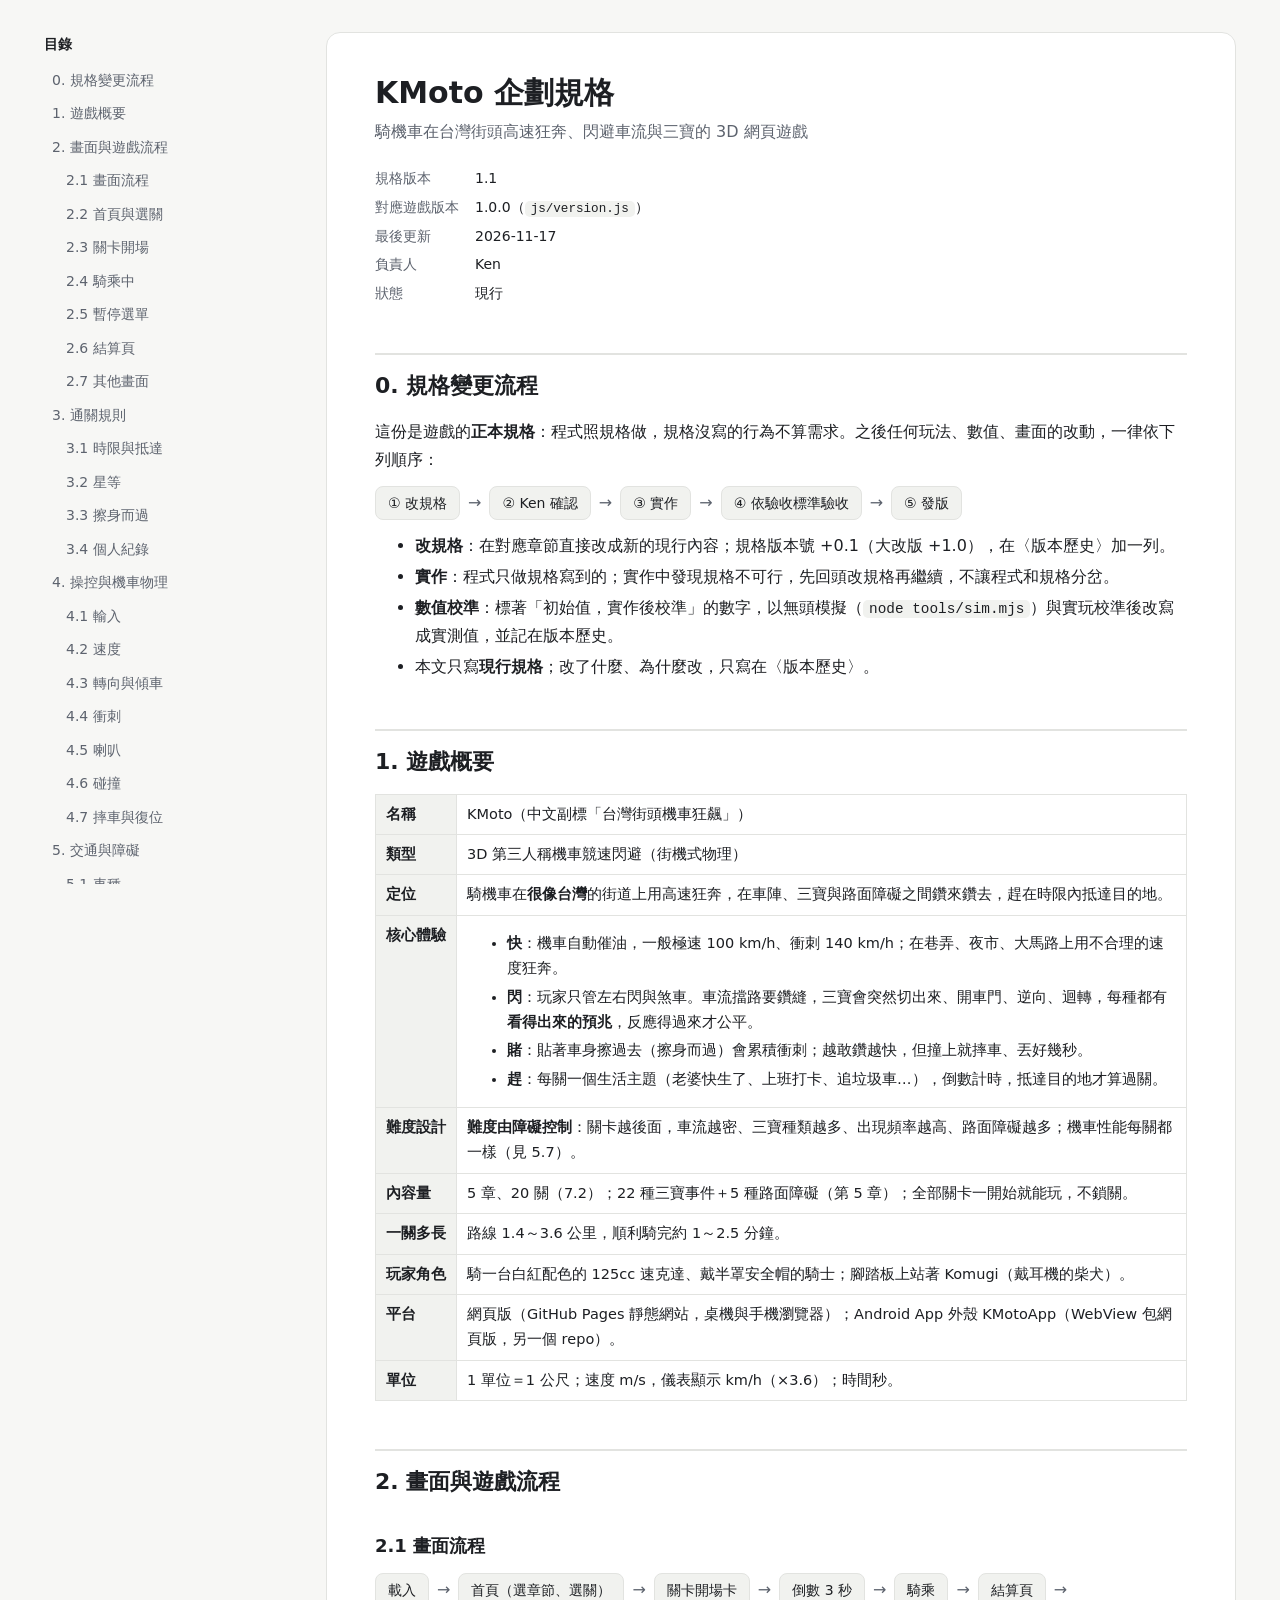
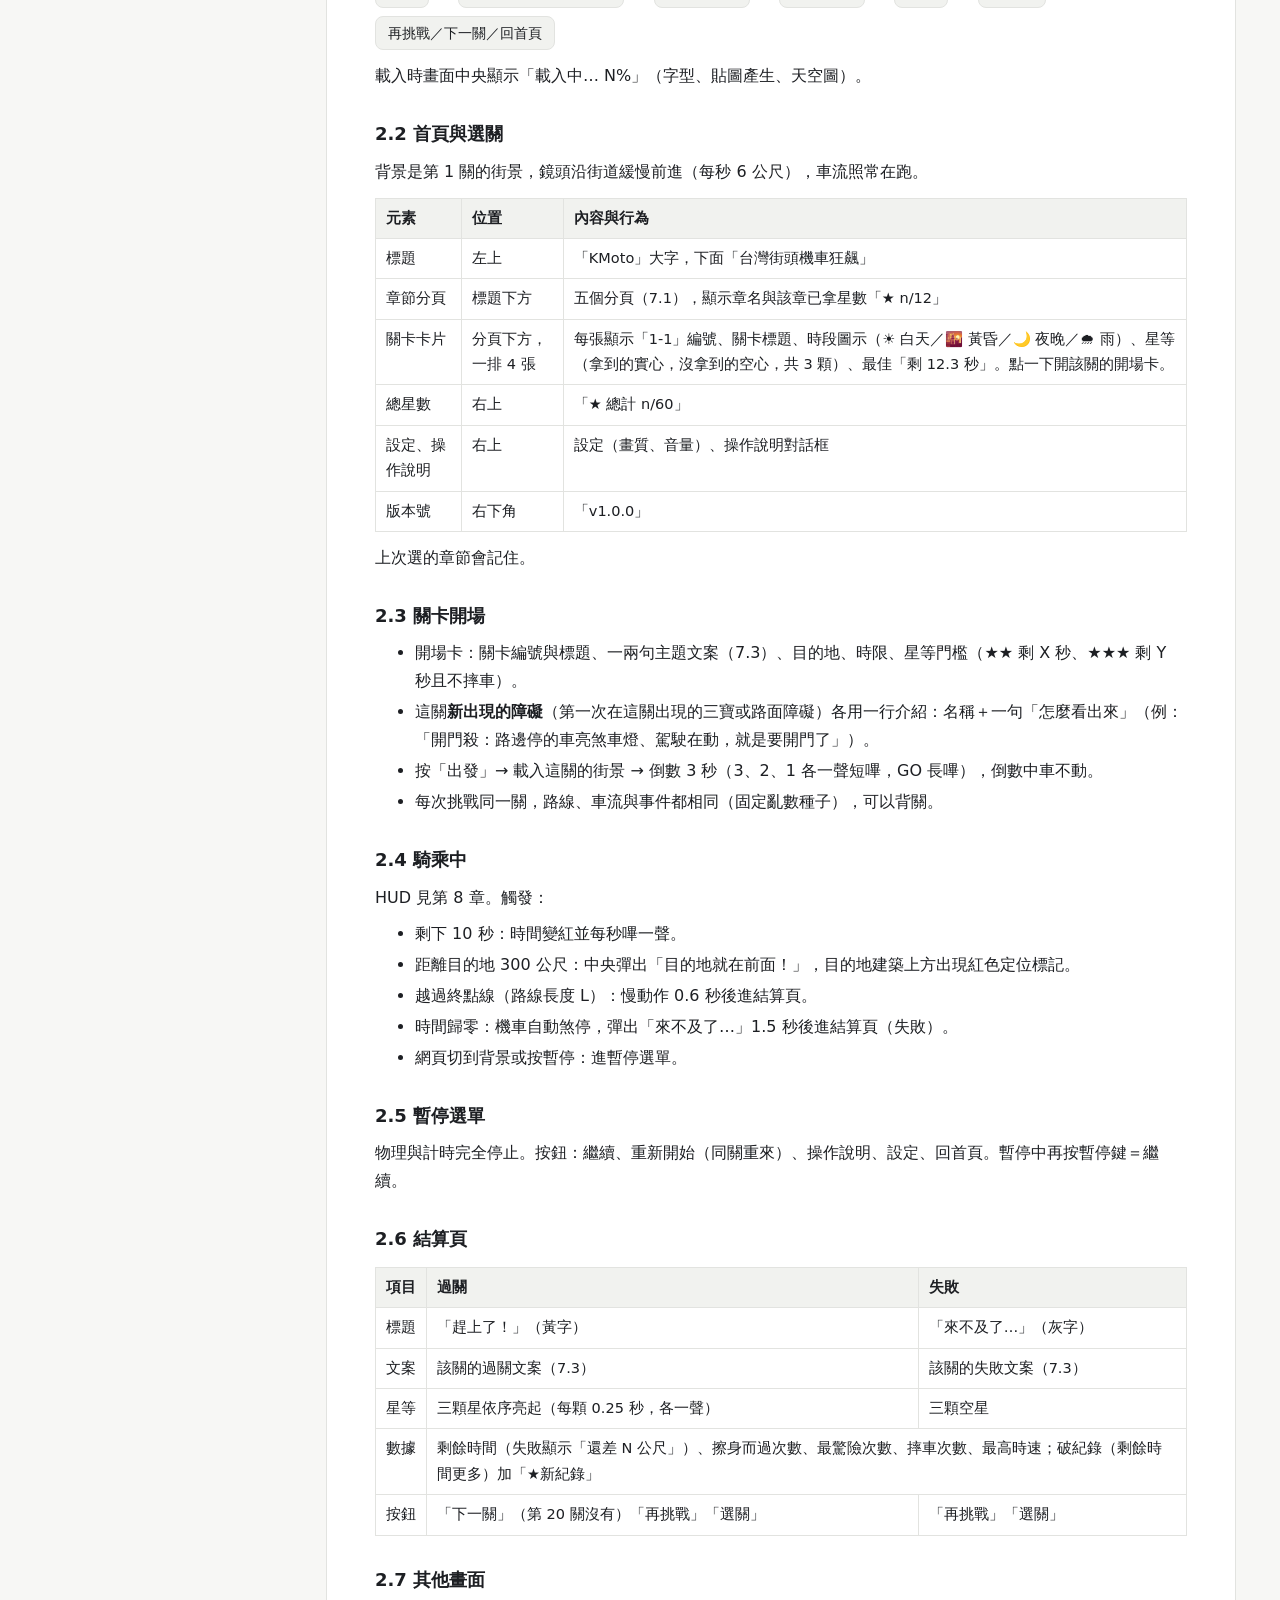
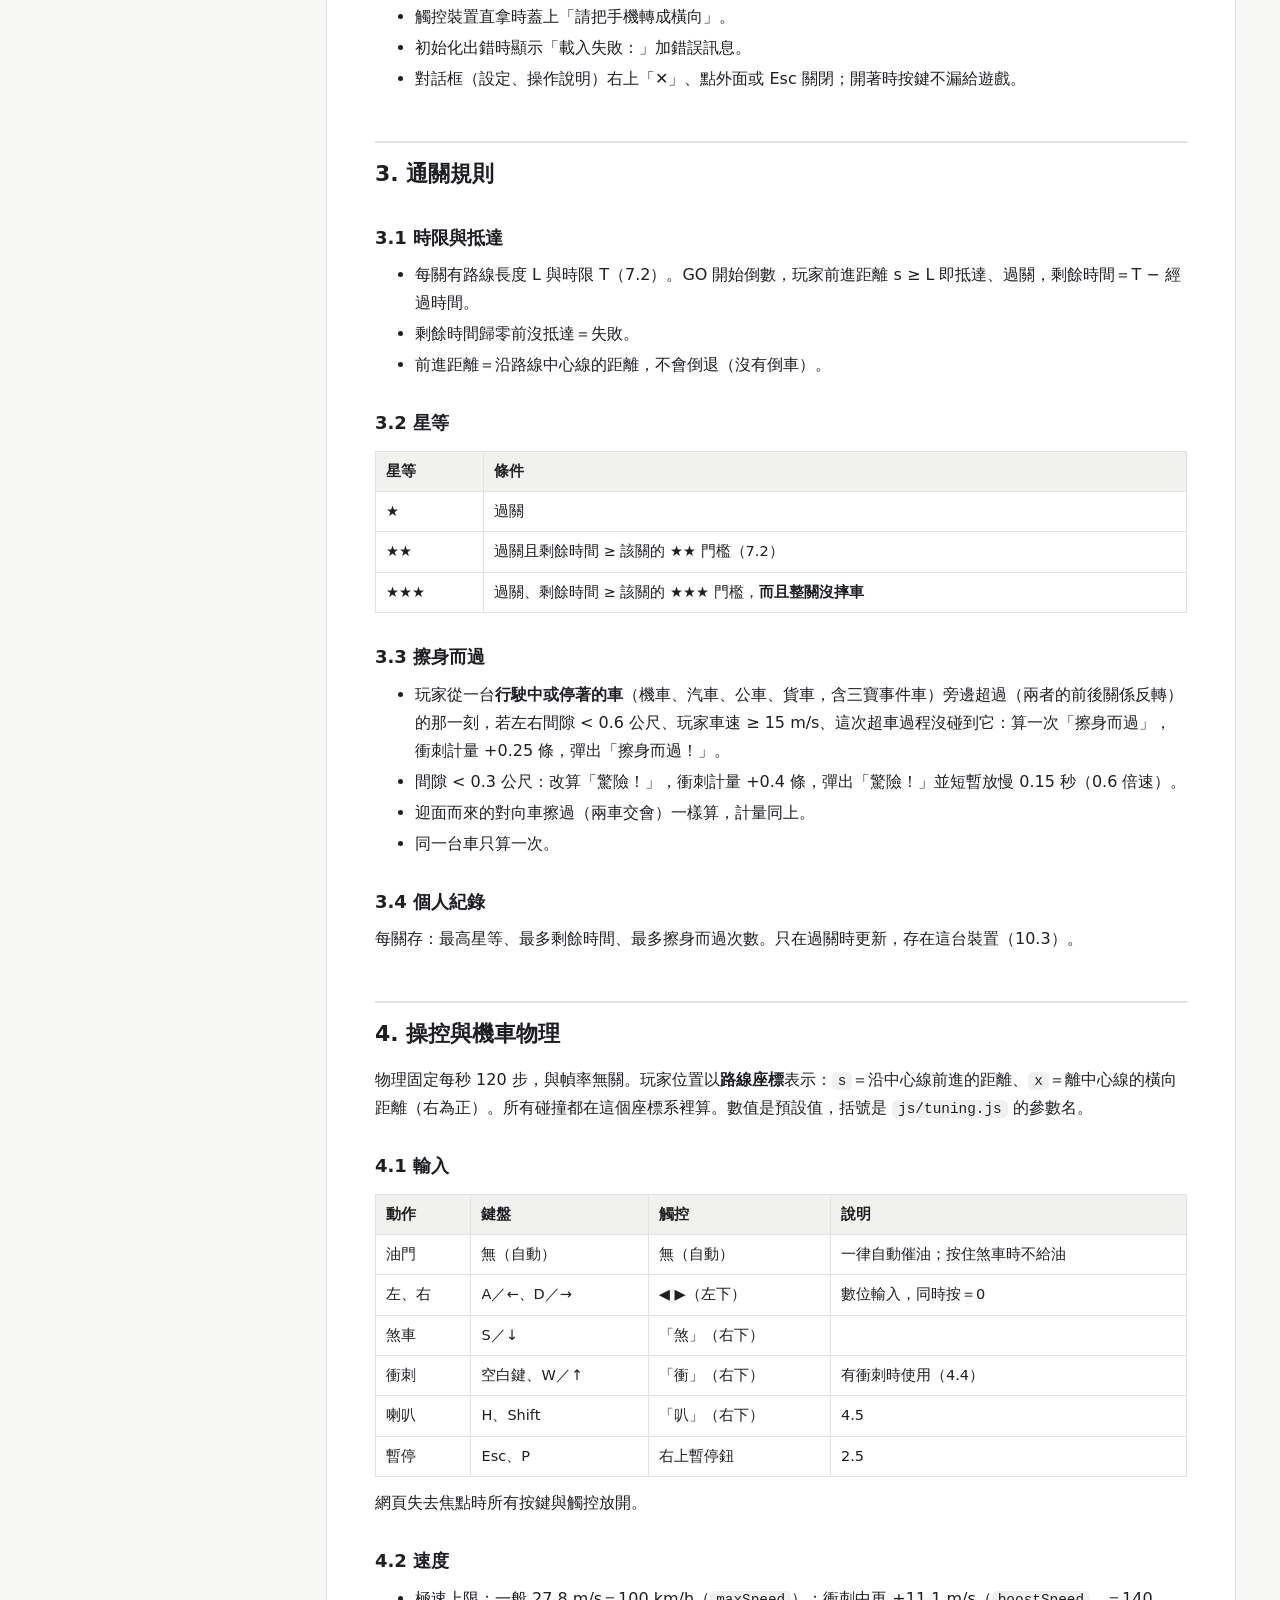
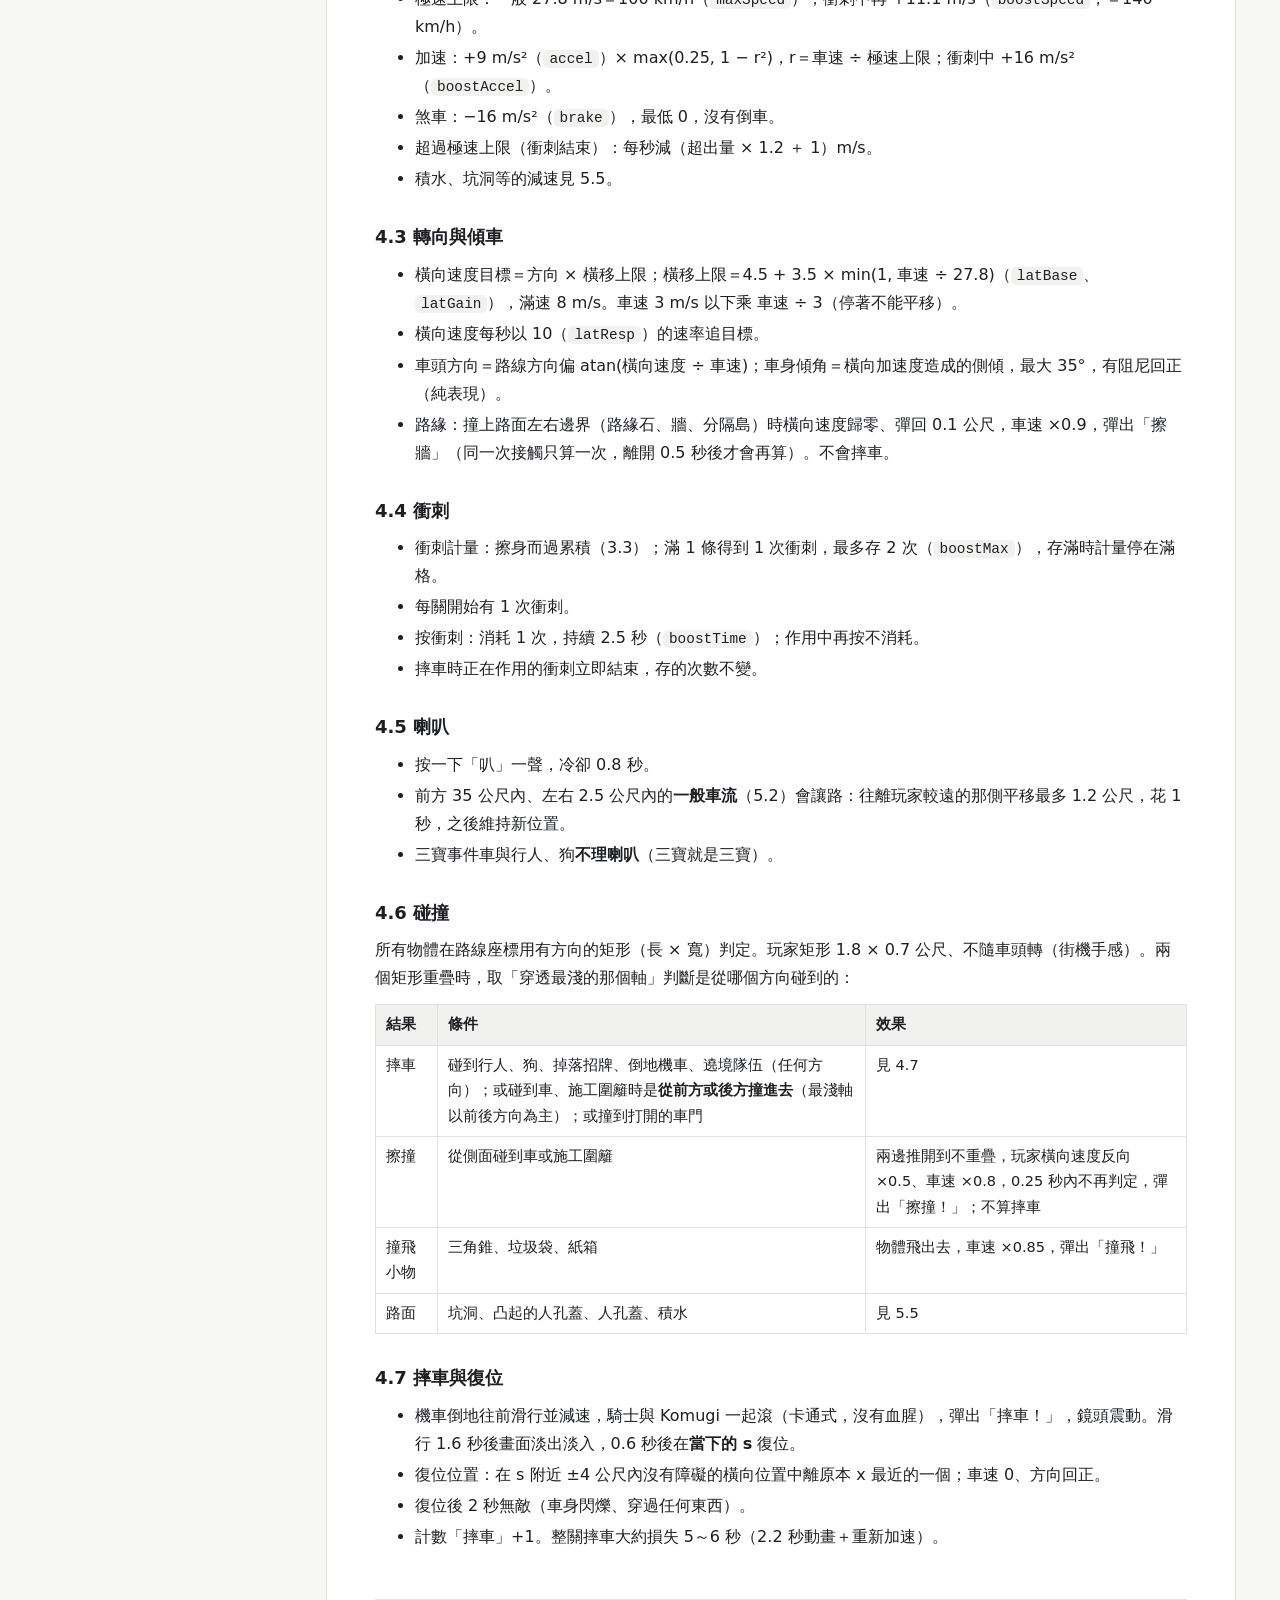
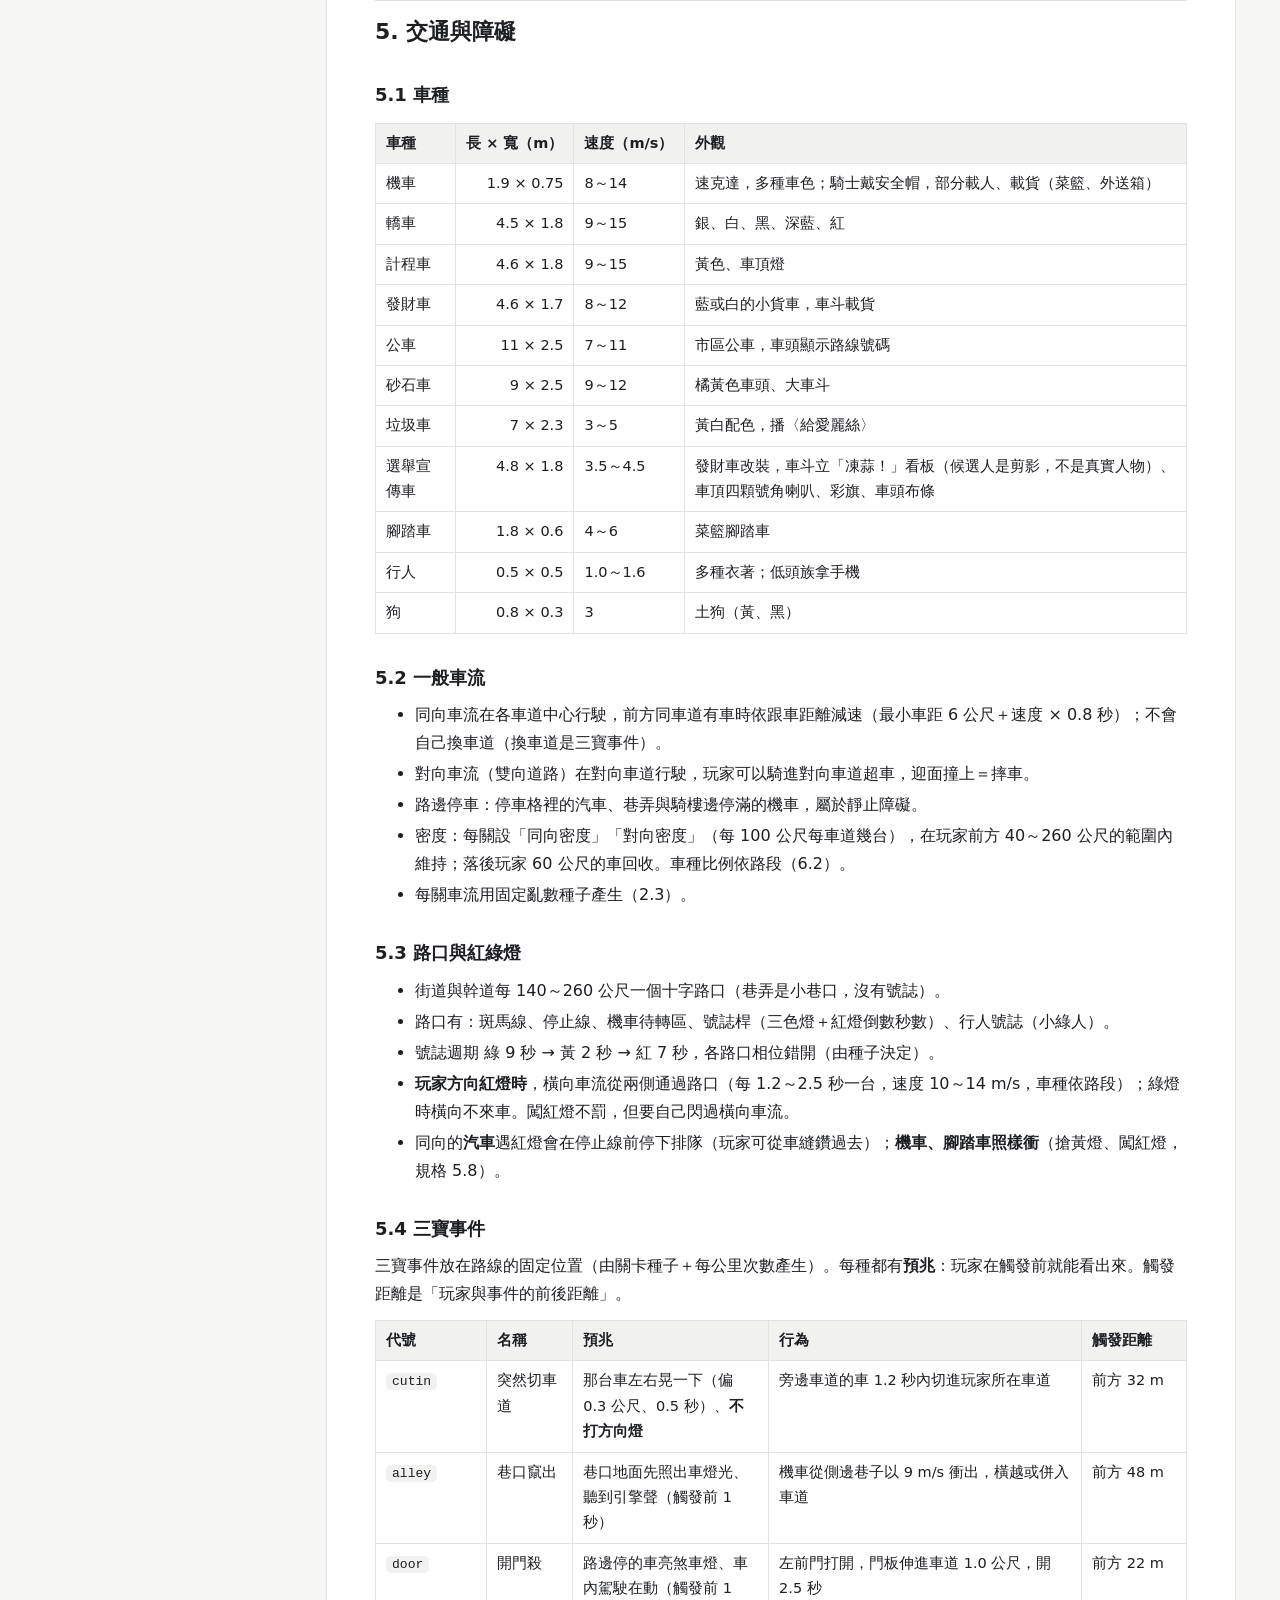
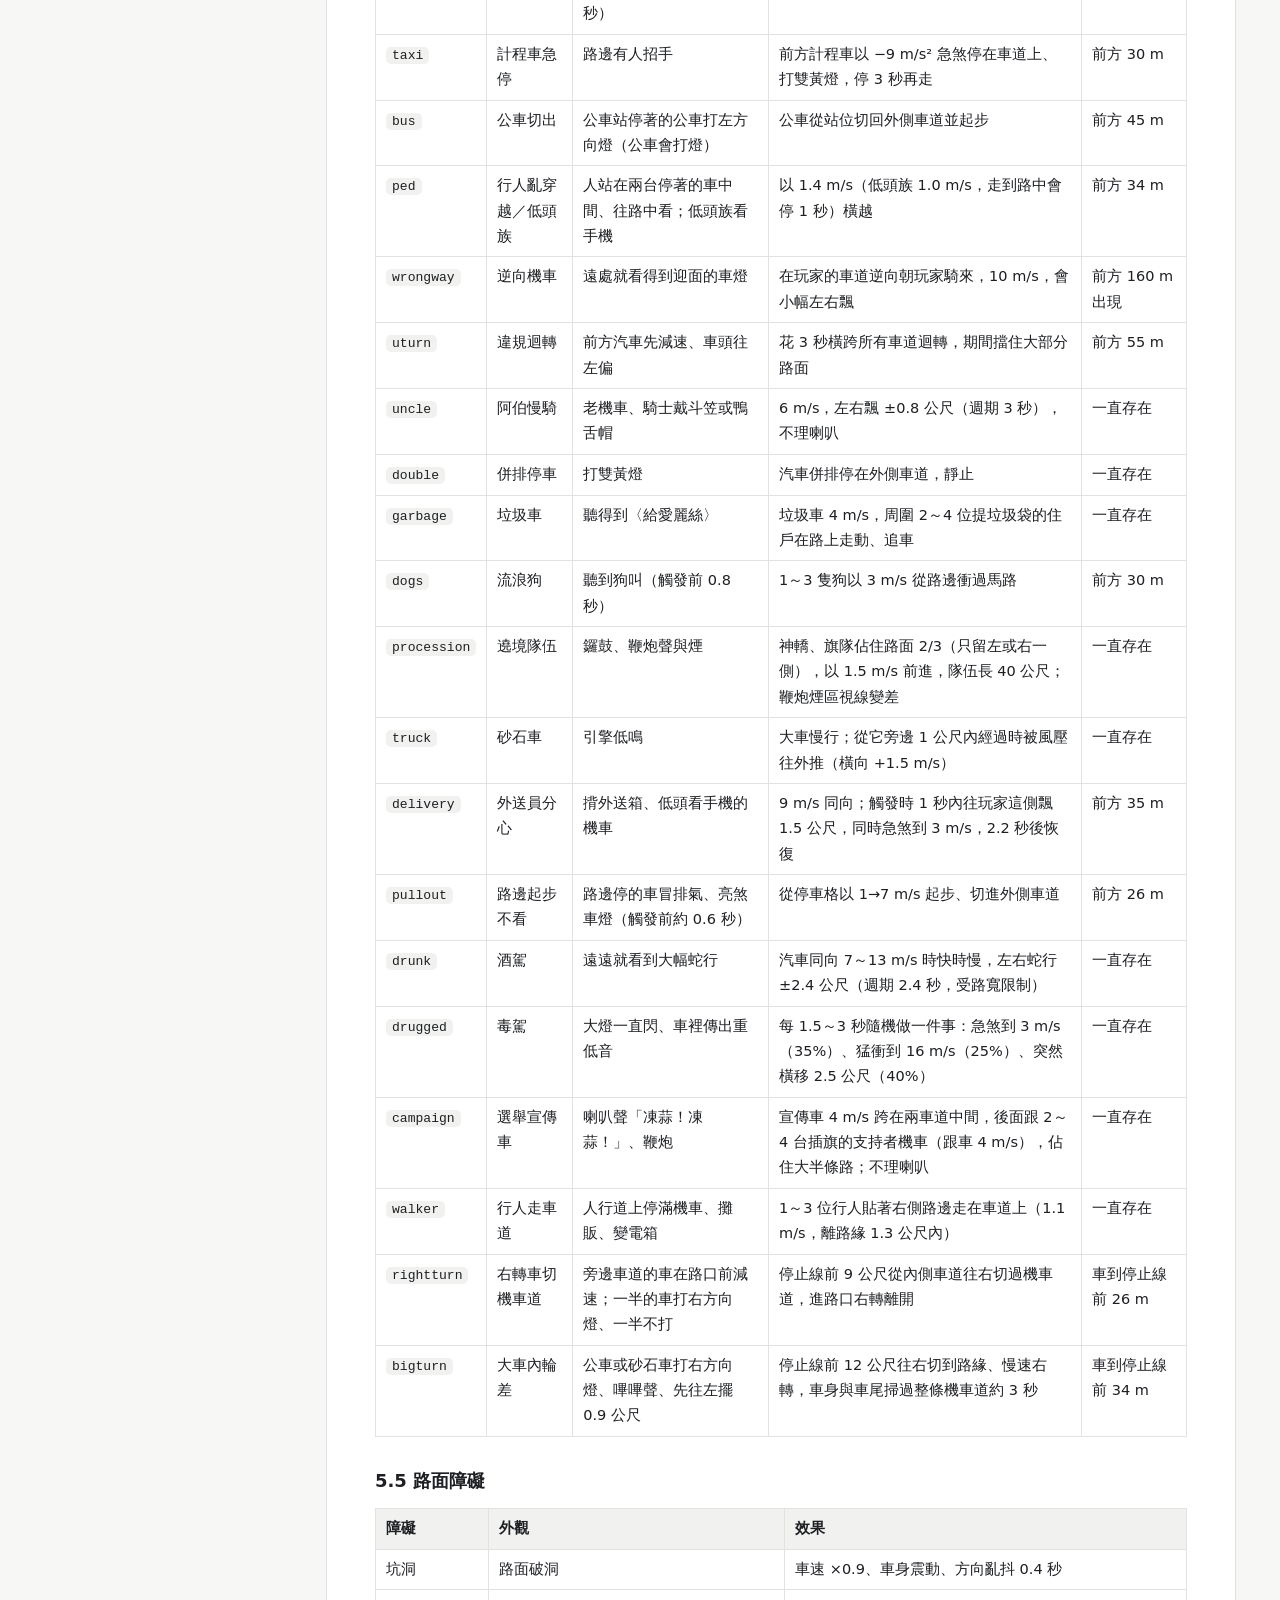
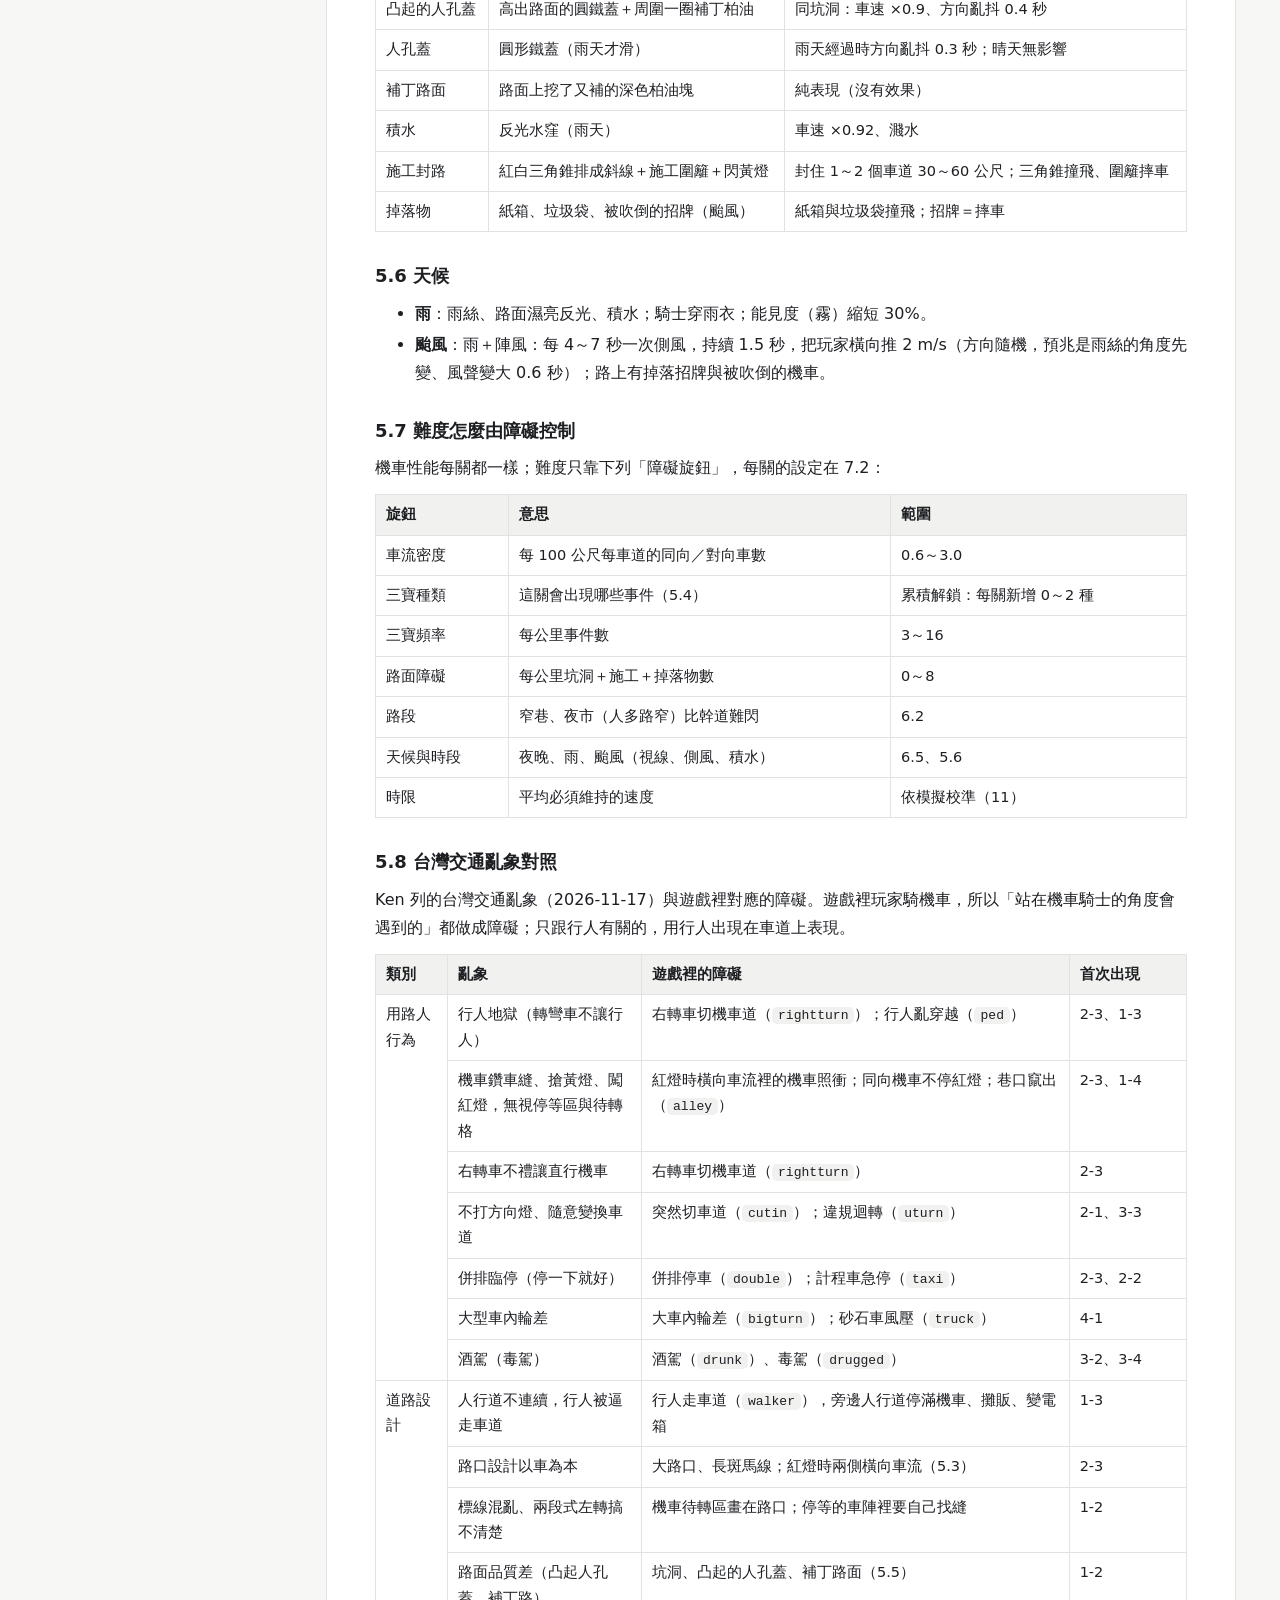
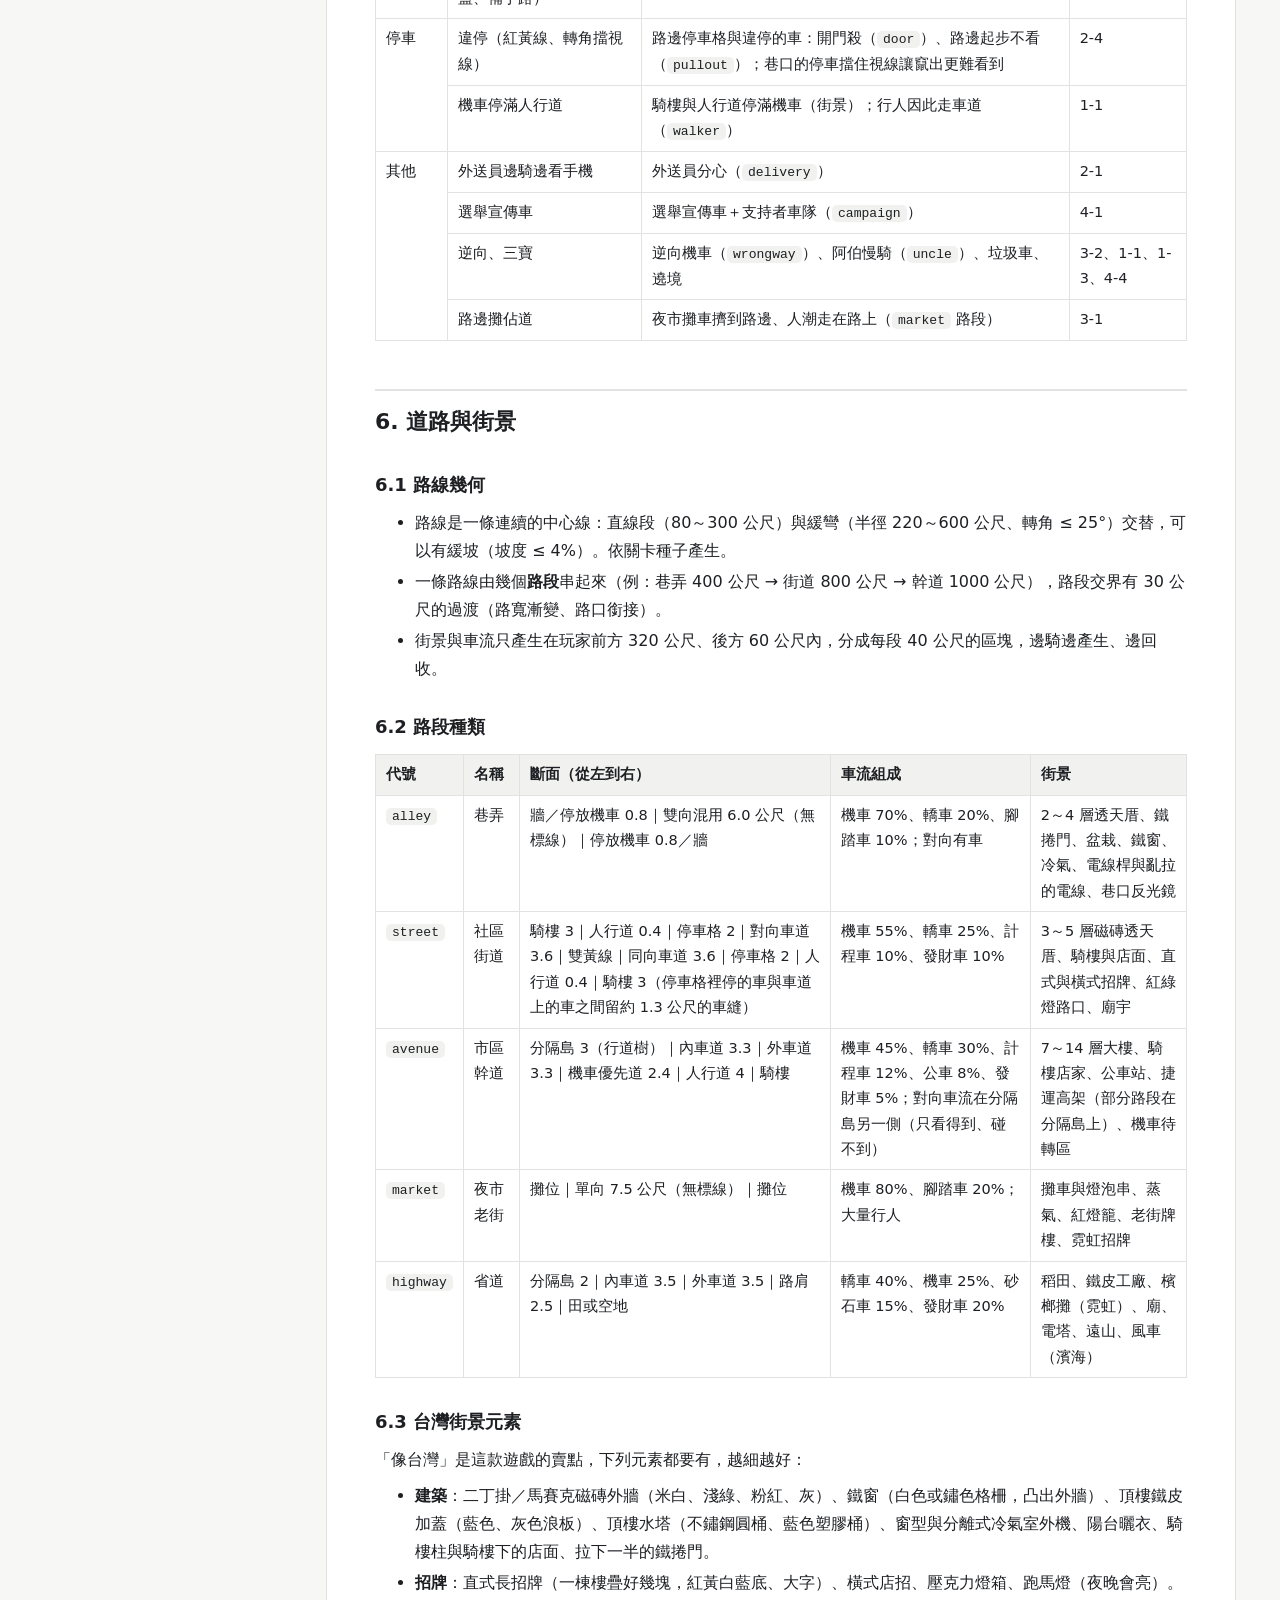
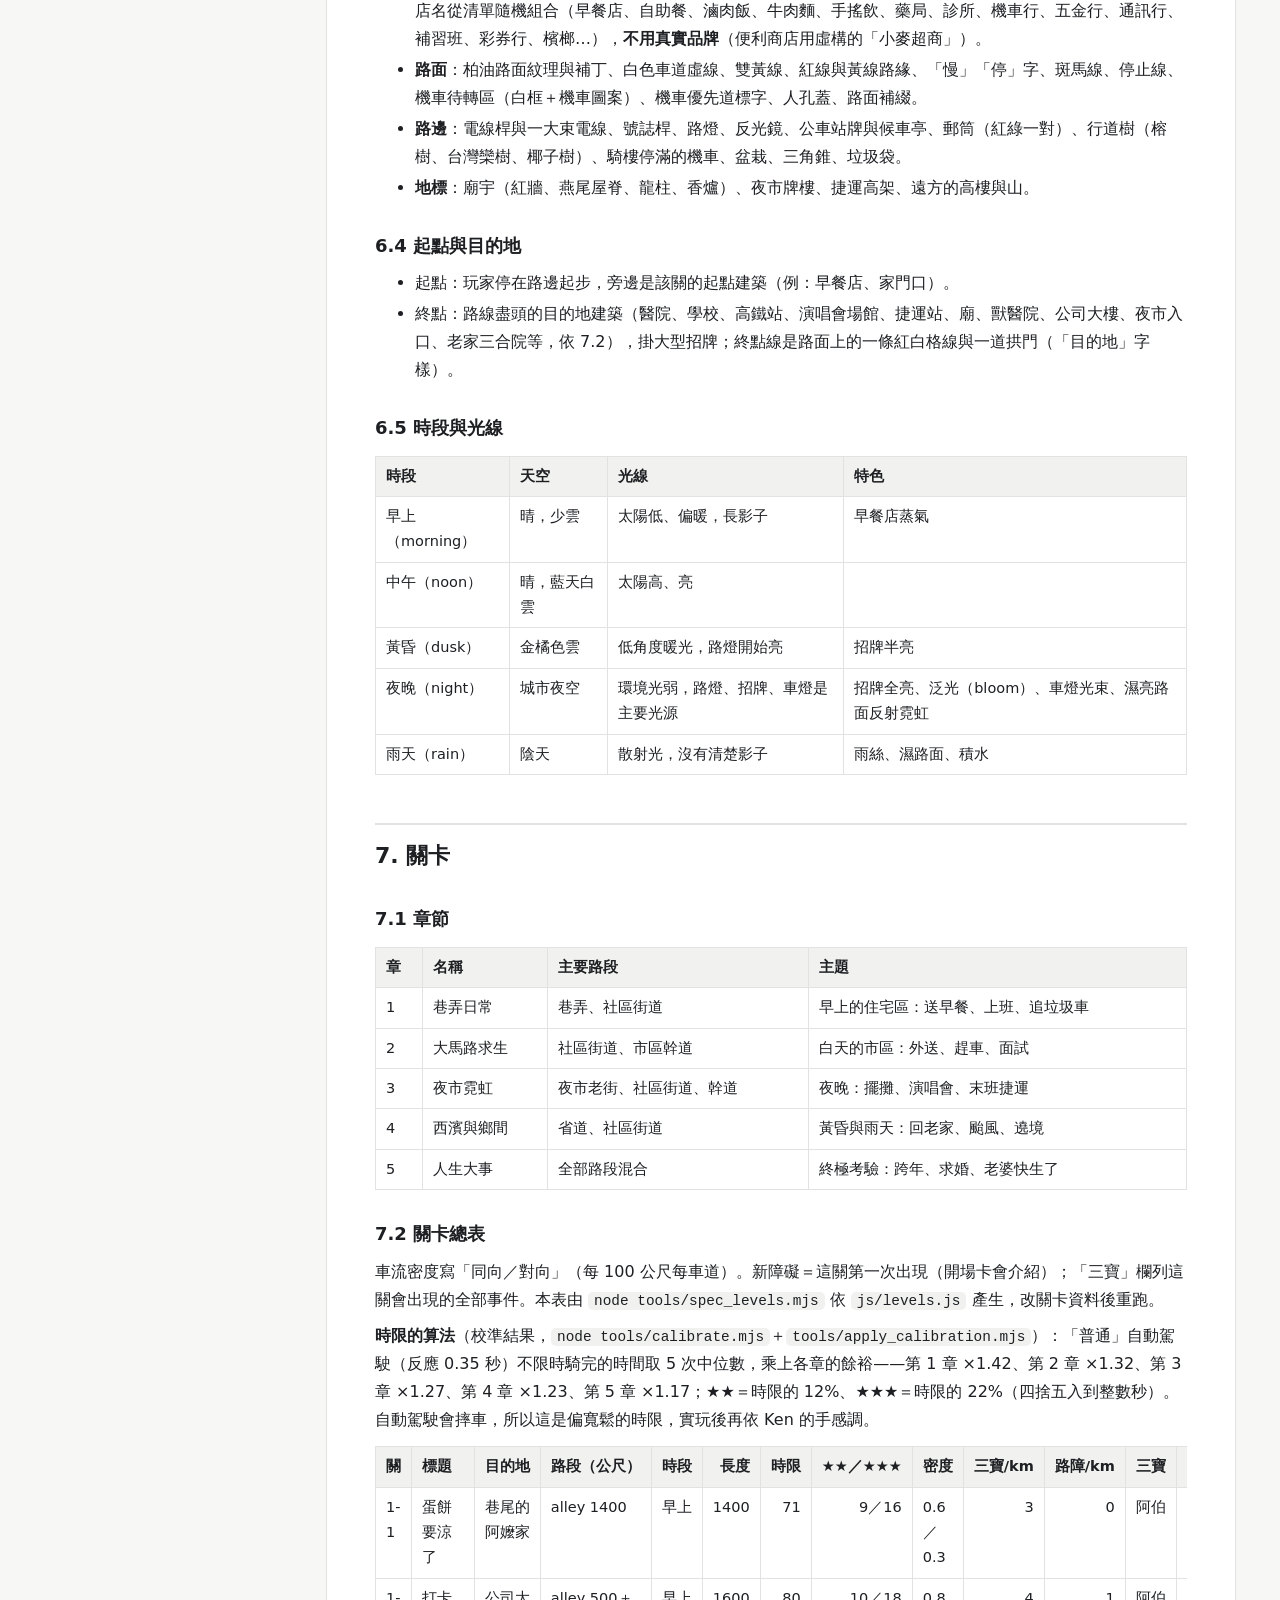
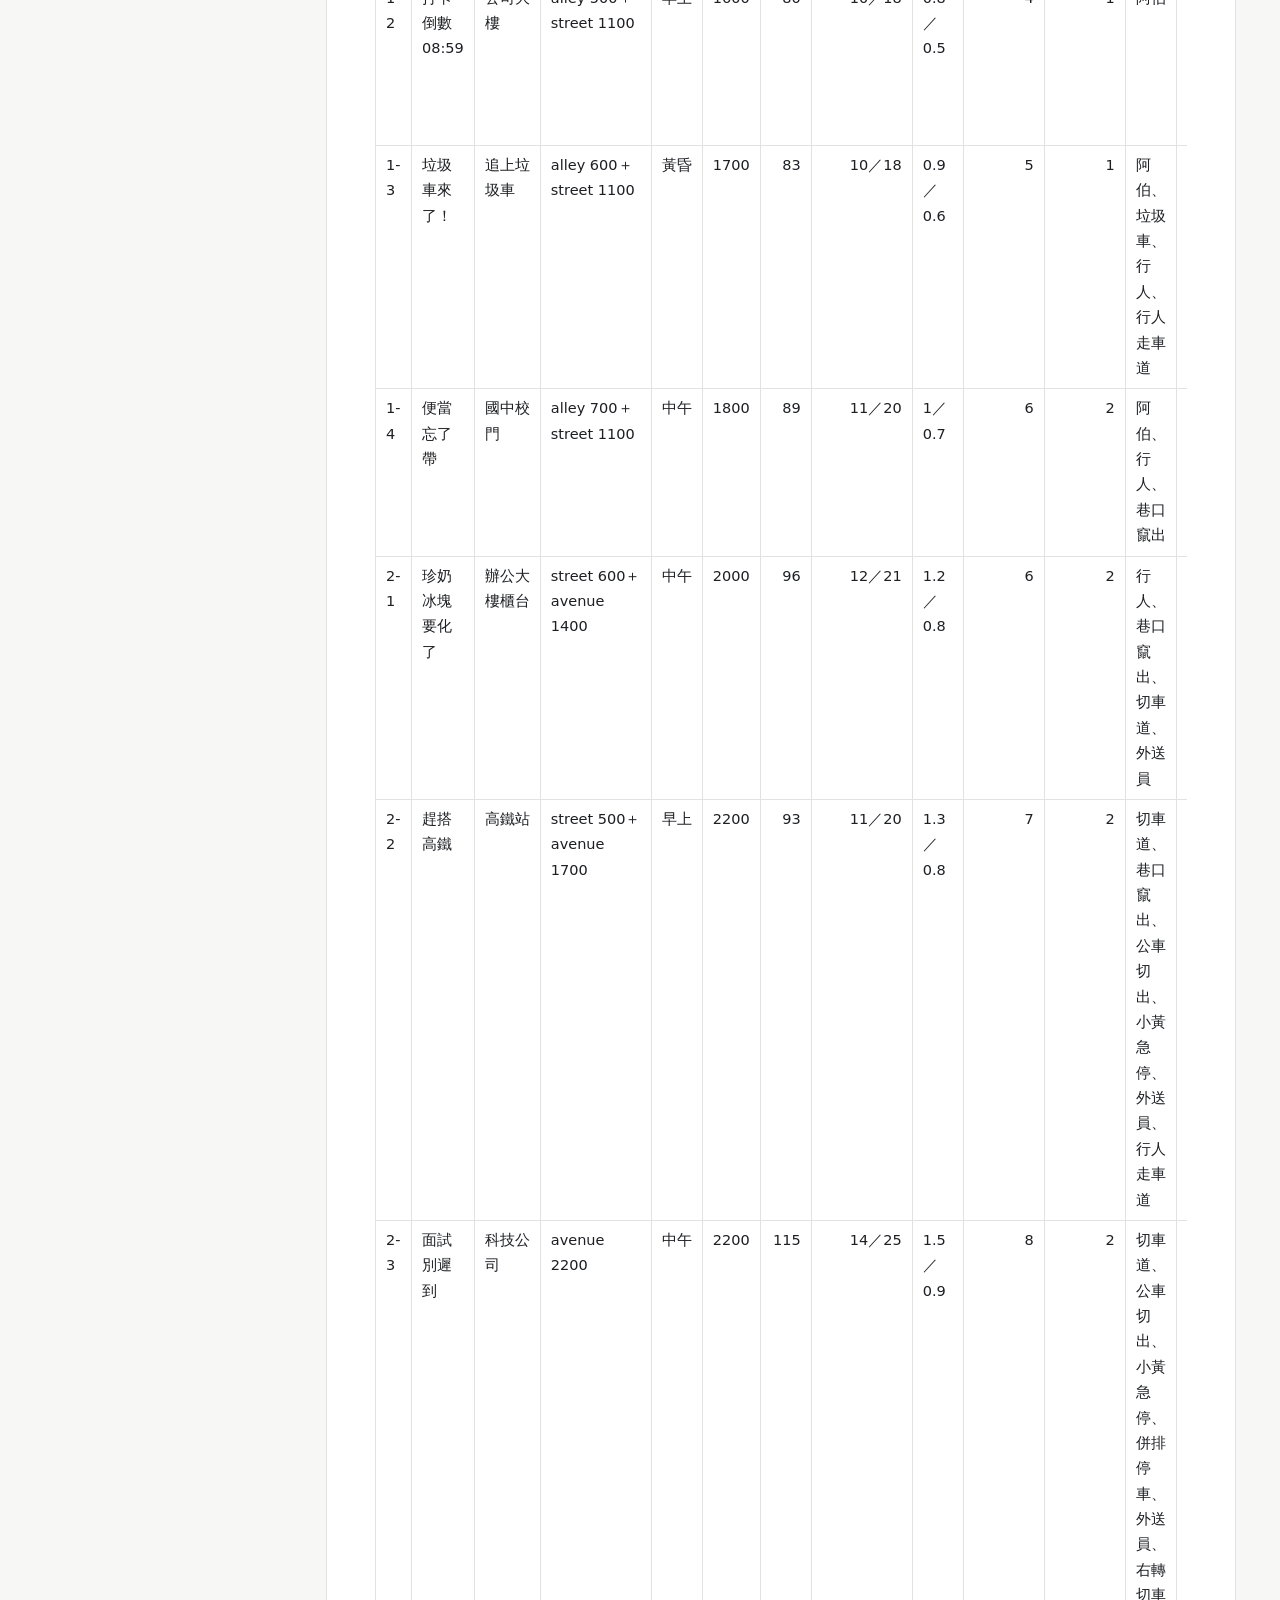
==== docs/spec.html @ 3dcb2ceb "1.0.0：KMoto 第一版——台灣街頭機車狂飆（規格 1.1） - 5 章 20 關，每關一個生活主題，倒數計時抵達目的地；難度由障礙控制 - 22 種三寶事件＋路面障礙（含 Ken 列的台灣交通" ====
<!doctype html>
<html lang="zh-Hant">
<head>
<meta charset="utf-8">
<meta name="viewport" content="width=device-width, initial-scale=1">
<title>KMoto 企劃規格</title>
<style>
:root{
  --bg:#f7f7f5; --paper:#ffffff; --ink:#1d1f23; --muted:#5d636e; --line:#e2e3e0;
  --accent:#d9480f; --accent-soft:#fdeee6; --warn:#b5590e; --warn-soft:#fdf1e6;
  --ok:#1f8a4c; --ok-soft:#e6f5ec; --code:#f1f2ef;
}
@media (prefers-color-scheme: dark){
  :root:not([data-theme="light"]){
    --bg:#16181c; --paper:#1e2126; --ink:#e7e9ec; --muted:#9aa1ad; --line:#30343b;
    --accent:#ff8a5c; --accent-soft:#3a2219; --warn:#f0a35e; --warn-soft:#3a2a1b;
    --ok:#5fd08f; --ok-soft:#1b3326; --code:#262a31;
  }
}
:root[data-theme="dark"]{
  --bg:#16181c; --paper:#1e2126; --ink:#e7e9ec; --muted:#9aa1ad; --line:#30343b;
  --accent:#ff8a5c; --accent-soft:#3a2219; --warn:#f0a35e; --warn-soft:#3a2a1b;
  --ok:#5fd08f; --ok-soft:#1b3326; --code:#262a31;
}
*{box-sizing:border-box}
html{scroll-behavior:smooth;scroll-padding-top:16px}
body{margin:0;background:var(--bg);color:var(--ink);
  font:16px/1.75 "Noto Sans TC","Microsoft JhengHei","PingFang TC",system-ui,sans-serif}
.layout{display:grid;grid-template-columns:250px minmax(0,1fr);gap:32px;max-width:1240px;margin:0 auto;padding:32px 24px}
nav.toc{position:sticky;top:24px;align-self:start;max-height:calc(100vh - 48px);overflow:auto;font-size:14px}
nav.toc .title{font-weight:700;margin-bottom:8px}
nav.toc ol{list-style:none;padding:0;margin:0}
nav.toc ol ol{padding-left:14px}
nav.toc a{display:block;padding:3px 8px;border-radius:6px;color:var(--muted);text-decoration:none}
nav.toc a:hover{background:var(--accent-soft);color:var(--accent)}
main{background:var(--paper);border:1px solid var(--line);border-radius:14px;padding:40px 48px;min-width:0}
header.doc h1{font-size:30px;line-height:1.3;margin:0 0 6px}
header.doc .sub{color:var(--muted);margin:0 0 20px}
dl.meta{display:grid;grid-template-columns:max-content 1fr;gap:4px 16px;margin:0 0 8px;font-size:14px}
dl.meta dt{color:var(--muted)} dl.meta dd{margin:0}
h2{font-size:22px;margin:48px 0 12px;padding-top:12px;border-top:2px solid var(--line)}
h3{font-size:18px;margin:28px 0 8px}
h4{font-size:16px;margin:20px 0 6px;color:var(--muted)}
p,ul,ol{margin:8px 0}
li{margin:3px 0}
a{color:var(--accent)}
code{background:var(--code);padding:1px 6px;border-radius:5px;font-size:.9em;font-family:Consolas,"Cascadia Mono",monospace}
.table-wrap{overflow-x:auto;margin:12px 0}
table{border-collapse:collapse;width:100%;font-size:14.5px}
th,td{border:1px solid var(--line);padding:7px 10px;text-align:left;vertical-align:top}
th{background:var(--code);font-weight:600;white-space:nowrap}
td.num,th.num{text-align:right;font-variant-numeric:tabular-nums;white-space:nowrap}
.note{border-left:4px solid var(--accent);background:var(--accent-soft);padding:10px 14px;border-radius:0 8px 8px 0;margin:12px 0}
.warn{border-left:4px solid var(--warn);background:var(--warn-soft);padding:10px 14px;border-radius:0 8px 8px 0;margin:12px 0}
#changelog td:nth-child(5){min-width:120px;max-width:200px;font-size:13px}
#changelog td:nth-child(6){min-width:340px}
.tag{display:inline-block;white-space:nowrap;font-size:12px;padding:1px 8px;border-radius:999px;background:var(--accent-soft);color:var(--accent);margin-right:4px}
.tag.ok{background:var(--ok-soft);color:var(--ok)}
.tag.warn{background:var(--warn-soft);color:var(--warn)}
.flow{display:flex;flex-wrap:wrap;align-items:center;gap:8px;margin:12px 0}
.flow span{border:1px solid var(--line);background:var(--code);border-radius:8px;padding:4px 12px;font-size:14px}
.flow b{color:var(--muted);font-weight:400}
ul.check{list-style:none;padding-left:0}
ul.check li::before{content:"☐ ";color:var(--muted)}
footer{margin-top:48px;color:var(--muted);font-size:13px}
@media (max-width:900px){
  .layout{grid-template-columns:1fr;padding:16px}
  nav.toc{position:static;max-height:none;background:var(--paper);border:1px solid var(--line);border-radius:12px;padding:12px}
  main{padding:24px 18px}
}
@media print{
  body{background:#fff}
  .layout{display:block;padding:0}
  nav.toc{display:none}
  main{border:none;padding:0}
  h2{break-after:avoid} table{break-inside:auto} tr{break-inside:avoid}
}
</style>
</head>
<body>
<div class="layout">
<nav class="toc">
  <div class="title">目錄</div>
  <ol>
    <li><a href="#s0">0. 規格變更流程</a></li>
    <li><a href="#s1">1. 遊戲概要</a></li>
    <li><a href="#s2">2. 畫面與遊戲流程</a>
      <ol>
        <li><a href="#s2-1">2.1 畫面流程</a></li>
        <li><a href="#s2-2">2.2 首頁與選關</a></li>
        <li><a href="#s2-3">2.3 關卡開場</a></li>
        <li><a href="#s2-4">2.4 騎乘中</a></li>
        <li><a href="#s2-5">2.5 暫停選單</a></li>
        <li><a href="#s2-6">2.6 結算頁</a></li>
        <li><a href="#s2-7">2.7 其他畫面</a></li>
      </ol></li>
    <li><a href="#s3">3. 通關規則</a>
      <ol>
        <li><a href="#s3-1">3.1 時限與抵達</a></li>
        <li><a href="#s3-2">3.2 星等</a></li>
        <li><a href="#s3-3">3.3 擦身而過</a></li>
        <li><a href="#s3-4">3.4 個人紀錄</a></li>
      </ol></li>
    <li><a href="#s4">4. 操控與機車物理</a>
      <ol>
        <li><a href="#s4-1">4.1 輸入</a></li>
        <li><a href="#s4-2">4.2 速度</a></li>
        <li><a href="#s4-3">4.3 轉向與傾車</a></li>
        <li><a href="#s4-4">4.4 衝刺</a></li>
        <li><a href="#s4-5">4.5 喇叭</a></li>
        <li><a href="#s4-6">4.6 碰撞</a></li>
        <li><a href="#s4-7">4.7 摔車與復位</a></li>
      </ol></li>
    <li><a href="#s5">5. 交通與障礙</a>
      <ol>
        <li><a href="#s5-1">5.1 車種</a></li>
        <li><a href="#s5-2">5.2 一般車流</a></li>
        <li><a href="#s5-3">5.3 路口與紅綠燈</a></li>
        <li><a href="#s5-4">5.4 三寶事件</a></li>
        <li><a href="#s5-5">5.5 路面障礙</a></li>
        <li><a href="#s5-6">5.6 天候</a></li>
        <li><a href="#s5-7">5.7 難度怎麼由障礙控制</a></li>
        <li><a href="#s5-8">5.8 台灣交通亂象對照</a></li>
      </ol></li>
    <li><a href="#s6">6. 道路與街景</a>
      <ol>
        <li><a href="#s6-1">6.1 路線幾何</a></li>
        <li><a href="#s6-2">6.2 路段種類</a></li>
        <li><a href="#s6-3">6.3 台灣街景元素</a></li>
        <li><a href="#s6-4">6.4 起點與目的地</a></li>
        <li><a href="#s6-5">6.5 時段與光線</a></li>
      </ol></li>
    <li><a href="#s7">7. 關卡</a>
      <ol>
        <li><a href="#s7-1">7.1 章節</a></li>
        <li><a href="#s7-2">7.2 關卡總表</a></li>
        <li><a href="#s7-3">7.3 關卡文案</a></li>
      </ol></li>
    <li><a href="#s8">8. 介面</a></li>
    <li><a href="#s9">9. 美術與音效</a></li>
    <li><a href="#s10">10. 非功能需求</a></li>
    <li><a href="#s11">11. 驗收標準</a></li>
    <li><a href="#changelog">附錄. 版本歷史</a></li>
  </ol>
</nav>
<main>
<header class="doc">
  <h1>KMoto 企劃規格</h1>
  <p class="sub">騎機車在台灣街頭高速狂奔、閃避車流與三寶的 3D 網頁遊戲</p>
  <dl class="meta">
    <dt>規格版本</dt><dd>1.1</dd>
    <dt>對應遊戲版本</dt><dd>1.0.0（<code>js/version.js</code>）</dd>
    <dt>最後更新</dt><dd>2026-11-17</dd>
    <dt>負責人</dt><dd>Ken</dd>
    <dt>狀態</dt><dd>現行</dd>
  </dl>
</header>

<h2 id="s0">0. 規格變更流程</h2>
<p>這份是遊戲的<b>正本規格</b>：程式照規格做，規格沒寫的行為不算需求。之後任何玩法、數值、畫面的改動，一律依下列順序：</p>
<div class="flow"><span>① 改規格</span><b>→</b><span>② Ken 確認</span><b>→</b><span>③ 實作</span><b>→</b><span>④ 依驗收標準驗收</span><b>→</b><span>⑤ 發版</span></div>
<ul>
  <li><b>改規格</b>：在對應章節直接改成新的現行內容；規格版本號 +0.1（大改版 +1.0），在〈版本歷史〉加一列。</li>
  <li><b>實作</b>：程式只做規格寫到的；實作中發現規格不可行，先回頭改規格再繼續，不讓程式和規格分岔。</li>
  <li><b>數值校準</b>：標著「初始值，實作後校準」的數字，以無頭模擬（<code>node tools/sim.mjs</code>）與實玩校準後改寫成實測值，並記在版本歷史。</li>
  <li>本文只寫<b>現行規格</b>；改了什麼、為什麼改，只寫在〈版本歷史〉。</li>
</ul>

<h2 id="s1">1. 遊戲概要</h2>
<div class="table-wrap"><table>
<tr><th>名稱</th><td>KMoto（中文副標「台灣街頭機車狂飆」）</td></tr>
<tr><th>類型</th><td>3D 第三人稱機車競速閃避（街機式物理）</td></tr>
<tr><th>定位</th><td>騎機車在<b>很像台灣</b>的街道上用高速狂奔，在車陣、三寶與路面障礙之間鑽來鑽去，趕在時限內抵達目的地。</td></tr>
<tr><th>核心體驗</th><td>
<ul>
<li><b>快</b>：機車自動催油，一般極速 100 km/h、衝刺 140 km/h；在巷弄、夜市、大馬路上用不合理的速度狂奔。</li>
<li><b>閃</b>：玩家只管左右閃與煞車。車流擋路要鑽縫，三寶會突然切出來、開車門、逆向、迴轉，每種都有<b>看得出來的預兆</b>，反應得過來才公平。</li>
<li><b>賭</b>：貼著車身擦過去（擦身而過）會累積衝刺；越敢鑽越快，但撞上就摔車、丟好幾秒。</li>
<li><b>趕</b>：每關一個生活主題（老婆快生了、上班打卡、追垃圾車…），倒數計時，抵達目的地才算過關。</li>
</ul></td></tr>
<tr><th>難度設計</th><td><b>難度由障礙控制</b>：關卡越後面，車流越密、三寶種類越多、出現頻率越高、路面障礙越多；機車性能每關都一樣（見 5.7）。</td></tr>
<tr><th>內容量</th><td>5 章、20 關（7.2）；22 種三寶事件＋5 種路面障礙（第 5 章）；全部關卡一開始就能玩，不鎖關。</td></tr>
<tr><th>一關多長</th><td>路線 1.4～3.6 公里，順利騎完約 1～2.5 分鐘。</td></tr>
<tr><th>玩家角色</th><td>騎一台白紅配色的 125cc 速克達、戴半罩安全帽的騎士；腳踏板上站著 Komugi（戴耳機的柴犬）。</td></tr>
<tr><th>平台</th><td>網頁版（GitHub Pages 靜態網站，桌機與手機瀏覽器）；Android App 外殼 KMotoApp（WebView 包網頁版，另一個 repo）。</td></tr>
<tr><th>單位</th><td>1 單位＝1 公尺；速度 m/s，儀表顯示 km/h（×3.6）；時間秒。</td></tr>
</table></div>

<h2 id="s2">2. 畫面與遊戲流程</h2>
<h3 id="s2-1">2.1 畫面流程</h3>
<div class="flow"><span>載入</span><b>→</b><span>首頁（選章節、選關）</span><b>→</b><span>關卡開場卡</span><b>→</b><span>倒數 3 秒</span><b>→</b><span>騎乘</span><b>→</b><span>結算頁</span><b>→</b><span>再挑戰／下一關／回首頁</span></div>
<p>載入時畫面中央顯示「載入中… N%」（字型、貼圖產生、天空圖）。</p>

<h3 id="s2-2">2.2 首頁與選關</h3>
<p>背景是第 1 關的街景，鏡頭沿街道緩慢前進（每秒 6 公尺），車流照常在跑。</p>
<div class="table-wrap"><table>
<tr><th>元素</th><th>位置</th><th>內容與行為</th></tr>
<tr><td>標題</td><td>左上</td><td>「KMoto」大字，下面「台灣街頭機車狂飆」</td></tr>
<tr><td>章節分頁</td><td>標題下方</td><td>五個分頁（7.1），顯示章名與該章已拿星數「★ n/12」</td></tr>
<tr><td>關卡卡片</td><td>分頁下方，一排 4 張</td><td>每張顯示「1-1」編號、關卡標題、時段圖示（☀ 白天／🌇 黃昏／🌙 夜晚／🌧 雨）、星等（拿到的實心，沒拿到的空心，共 3 顆）、最佳「剩 12.3 秒」。點一下開該關的開場卡。</td></tr>
<tr><td>總星數</td><td>右上</td><td>「★ 總計 n/60」</td></tr>
<tr><td>設定、操作說明</td><td>右上</td><td>設定（畫質、音量）、操作說明對話框</td></tr>
<tr><td>版本號</td><td>右下角</td><td>「v1.0.0」</td></tr>
</table></div>
<p>上次選的章節會記住。</p>

<h3 id="s2-3">2.3 關卡開場</h3>
<ul>
<li>開場卡：關卡編號與標題、一兩句主題文案（7.3）、目的地、時限、星等門檻（★★ 剩 X 秒、★★★ 剩 Y 秒且不摔車）。</li>
<li>這關<b>新出現的障礙</b>（第一次在這關出現的三寶或路面障礙）各用一行介紹：名稱＋一句「怎麼看出來」（例：「開門殺：路邊停的車亮煞車燈、駕駛在動，就是要開門了」）。</li>
<li>按「出發」→ 載入這關的街景 → 倒數 3 秒（3、2、1 各一聲短嗶，GO 長嗶），倒數中車不動。</li>
<li>每次挑戰同一關，路線、車流與事件都相同（固定亂數種子），可以背關。</li>
</ul>

<h3 id="s2-4">2.4 騎乘中</h3>
<p>HUD 見第 8 章。觸發：</p>
<ul>
<li>剩下 10 秒：時間變紅並每秒嗶一聲。</li>
<li>距離目的地 300 公尺：中央彈出「目的地就在前面！」，目的地建築上方出現紅色定位標記。</li>
<li>越過終點線（路線長度 L）：慢動作 0.6 秒後進結算頁。</li>
<li>時間歸零：機車自動煞停，彈出「來不及了…」1.5 秒後進結算頁（失敗）。</li>
<li>網頁切到背景或按暫停：進暫停選單。</li>
</ul>

<h3 id="s2-5">2.5 暫停選單</h3>
<p>物理與計時完全停止。按鈕：繼續、重新開始（同關重來）、操作說明、設定、回首頁。暫停中再按暫停鍵＝繼續。</p>

<h3 id="s2-6">2.6 結算頁</h3>
<div class="table-wrap"><table>
<tr><th>項目</th><th>過關</th><th>失敗</th></tr>
<tr><td>標題</td><td>「趕上了！」（黃字）</td><td>「來不及了…」（灰字）</td></tr>
<tr><td>文案</td><td>該關的過關文案（7.3）</td><td>該關的失敗文案（7.3）</td></tr>
<tr><td>星等</td><td>三顆星依序亮起（每顆 0.25 秒，各一聲）</td><td>三顆空星</td></tr>
<tr><td>數據</td><td colspan="2">剩餘時間（失敗顯示「還差 N 公尺」）、擦身而過次數、最驚險次數、摔車次數、最高時速；破紀錄（剩餘時間更多）加「★新紀錄」</td></tr>
<tr><td>按鈕</td><td>「下一關」（第 20 關沒有）「再挑戰」「選關」</td><td>「再挑戰」「選關」</td></tr>
</table></div>

<h3 id="s2-7">2.7 其他畫面</h3>
<ul>
<li>觸控裝置直拿時蓋上「請把手機轉成橫向」。</li>
<li>初始化出錯時顯示「載入失敗：」加錯誤訊息。</li>
<li>對話框（設定、操作說明）右上「✕」、點外面或 Esc 關閉；開著時按鍵不漏給遊戲。</li>
</ul>

<h2 id="s3">3. 通關規則</h2>
<h3 id="s3-1">3.1 時限與抵達</h3>
<ul>
<li>每關有路線長度 L 與時限 T（7.2）。GO 開始倒數，玩家前進距離 s ≥ L 即抵達、過關，剩餘時間＝T − 經過時間。</li>
<li>剩餘時間歸零前沒抵達＝失敗。</li>
<li>前進距離＝沿路線中心線的距離，不會倒退（沒有倒車）。</li>
</ul>
<h3 id="s3-2">3.2 星等</h3>
<div class="table-wrap"><table>
<tr><th>星等</th><th>條件</th></tr>
<tr><td>★</td><td>過關</td></tr>
<tr><td>★★</td><td>過關且剩餘時間 ≥ 該關的 ★★ 門檻（7.2）</td></tr>
<tr><td>★★★</td><td>過關、剩餘時間 ≥ 該關的 ★★★ 門檻，<b>而且整關沒摔車</b></td></tr>
</table></div>
<h3 id="s3-3">3.3 擦身而過</h3>
<ul>
<li>玩家從一台<b>行駛中或停著的車</b>（機車、汽車、公車、貨車，含三寶事件車）旁邊超過（兩者的前後關係反轉）的那一刻，若左右間隙 &lt; 0.6 公尺、玩家車速 ≥ 15 m/s、這次超車過程沒碰到它：算一次「擦身而過」，衝刺計量 +0.25 條，彈出「擦身而過！」。</li>
<li>間隙 &lt; 0.3 公尺：改算「驚險！」，衝刺計量 +0.4 條，彈出「驚險！」並短暫放慢 0.15 秒（0.6 倍速）。</li>
<li>迎面而來的對向車擦過（兩車交會）一樣算，計量同上。</li>
<li>同一台車只算一次。</li>
</ul>
<h3 id="s3-4">3.4 個人紀錄</h3>
<p>每關存：最高星等、最多剩餘時間、最多擦身而過次數。只在過關時更新，存在這台裝置（10.3）。</p>

<h2 id="s4">4. 操控與機車物理</h2>
<p>物理固定每秒 120 步，與幀率無關。玩家位置以<b>路線座標</b>表示：<code>s</code>＝沿中心線前進的距離、<code>x</code>＝離中心線的橫向距離（右為正）。所有碰撞都在這個座標系裡算。數值是預設值，括號是 <code>js/tuning.js</code> 的參數名。</p>
<h3 id="s4-1">4.1 輸入</h3>
<div class="table-wrap"><table>
<tr><th>動作</th><th>鍵盤</th><th>觸控</th><th>說明</th></tr>
<tr><td>油門</td><td>無（自動）</td><td>無（自動）</td><td>一律自動催油；按住煞車時不給油</td></tr>
<tr><td>左、右</td><td>A／←、D／→</td><td>◀ ▶（左下）</td><td>數位輸入，同時按＝0</td></tr>
<tr><td>煞車</td><td>S／↓</td><td>「煞」（右下）</td><td></td></tr>
<tr><td>衝刺</td><td>空白鍵、W／↑</td><td>「衝」（右下）</td><td>有衝刺時使用（4.4）</td></tr>
<tr><td>喇叭</td><td>H、Shift</td><td>「叭」（右下）</td><td>4.5</td></tr>
<tr><td>暫停</td><td>Esc、P</td><td>右上暫停鈕</td><td>2.5</td></tr>
</table></div>
<p>網頁失去焦點時所有按鍵與觸控放開。</p>

<h3 id="s4-2">4.2 速度</h3>
<ul>
<li>極速上限：一般 27.8 m/s＝100 km/h（<code>maxSpeed</code>）；衝刺中再 +11.1 m/s（<code>boostSpeed</code>，＝140 km/h）。</li>
<li>加速：+9 m/s²（<code>accel</code>）× max(0.25, 1 − r²)，r＝車速 ÷ 極速上限；衝刺中 +16 m/s²（<code>boostAccel</code>）。</li>
<li>煞車：−16 m/s²（<code>brake</code>），最低 0，沒有倒車。</li>
<li>超過極速上限（衝刺結束）：每秒減（超出量 × 1.2 ＋ 1）m/s。</li>
<li>積水、坑洞等的減速見 5.5。</li>
</ul>
<h3 id="s4-3">4.3 轉向與傾車</h3>
<ul>
<li>橫向速度目標＝方向 × 橫移上限；橫移上限＝4.5 + 3.5 × min(1, 車速 ÷ 27.8)（<code>latBase</code>、<code>latGain</code>），滿速 8 m/s。車速 3 m/s 以下乘 車速 ÷ 3（停著不能平移）。</li>
<li>橫向速度每秒以 10（<code>latResp</code>）的速率追目標。</li>
<li>車頭方向＝路線方向偏 atan(橫向速度 ÷ 車速)；車身傾角＝橫向加速度造成的側傾，最大 35°，有阻尼回正（純表現）。</li>
<li>路緣：撞上路面左右邊界（路緣石、牆、分隔島）時橫向速度歸零、彈回 0.1 公尺，車速 ×0.9，彈出「擦牆」（同一次接觸只算一次，離開 0.5 秒後才會再算）。不會摔車。</li>
</ul>
<h3 id="s4-4">4.4 衝刺</h3>
<ul>
<li>衝刺計量：擦身而過累積（3.3）；滿 1 條得到 1 次衝刺，最多存 2 次（<code>boostMax</code>），存滿時計量停在滿格。</li>
<li>每關開始有 1 次衝刺。</li>
<li>按衝刺：消耗 1 次，持續 2.5 秒（<code>boostTime</code>）；作用中再按不消耗。</li>
<li>摔車時正在作用的衝刺立即結束，存的次數不變。</li>
</ul>
<h3 id="s4-5">4.5 喇叭</h3>
<ul>
<li>按一下「叭」一聲，冷卻 0.8 秒。</li>
<li>前方 35 公尺內、左右 2.5 公尺內的<b>一般車流</b>（5.2）會讓路：往離玩家較遠的那側平移最多 1.2 公尺，花 1 秒，之後維持新位置。</li>
<li>三寶事件車與行人、狗<b>不理喇叭</b>（三寶就是三寶）。</li>
</ul>
<h3 id="s4-6">4.6 碰撞</h3>
<p>所有物體在路線座標用有方向的矩形（長 × 寬）判定。玩家矩形 1.8 × 0.7 公尺、不隨車頭轉（街機手感）。兩個矩形重疊時，取「穿透最淺的那個軸」判斷是從哪個方向碰到的：</p>
<div class="table-wrap"><table>
<tr><th>結果</th><th>條件</th><th>效果</th></tr>
<tr><td>摔車</td><td>碰到行人、狗、掉落招牌、倒地機車、遶境隊伍（任何方向）；或碰到車、施工圍籬時是<b>從前方或後方撞進去</b>（最淺軸以前後方向為主）；或撞到打開的車門</td><td>見 4.7</td></tr>
<tr><td>擦撞</td><td>從側面碰到車或施工圍籬</td><td>兩邊推開到不重疊，玩家橫向速度反向 ×0.5、車速 ×0.8，0.25 秒內不再判定，彈出「擦撞！」；不算摔車</td></tr>
<tr><td>撞飛小物</td><td>三角錐、垃圾袋、紙箱</td><td>物體飛出去，車速 ×0.85，彈出「撞飛！」</td></tr>
<tr><td>路面</td><td>坑洞、凸起的人孔蓋、人孔蓋、積水</td><td>見 5.5</td></tr>
</table></div>
<h3 id="s4-7">4.7 摔車與復位</h3>
<ul>
<li>機車倒地往前滑行並減速，騎士與 Komugi 一起滾（卡通式，沒有血腥），彈出「摔車！」，鏡頭震動。滑行 1.6 秒後畫面淡出淡入，0.6 秒後在<b>當下的 s</b> 復位。</li>
<li>復位位置：在 s 附近 ±4 公尺內沒有障礙的橫向位置中離原本 x 最近的一個；車速 0、方向回正。</li>
<li>復位後 2 秒無敵（車身閃爍、穿過任何東西）。</li>
<li>計數「摔車」+1。整關摔車大約損失 5～6 秒（2.2 秒動畫＋重新加速）。</li>
</ul>

<h2 id="s5">5. 交通與障礙</h2>
<h3 id="s5-1">5.1 車種</h3>
<div class="table-wrap"><table>
<tr><th>車種</th><th>長 × 寬（m）</th><th>速度（m/s）</th><th>外觀</th></tr>
<tr><td>機車</td><td class="num">1.9 × 0.75</td><td>8～14</td><td>速克達，多種車色；騎士戴安全帽，部分載人、載貨（菜籃、外送箱）</td></tr>
<tr><td>轎車</td><td class="num">4.5 × 1.8</td><td>9～15</td><td>銀、白、黑、深藍、紅</td></tr>
<tr><td>計程車</td><td class="num">4.6 × 1.8</td><td>9～15</td><td>黃色、車頂燈</td></tr>
<tr><td>發財車</td><td class="num">4.6 × 1.7</td><td>8～12</td><td>藍或白的小貨車，車斗載貨</td></tr>
<tr><td>公車</td><td class="num">11 × 2.5</td><td>7～11</td><td>市區公車，車頭顯示路線號碼</td></tr>
<tr><td>砂石車</td><td class="num">9 × 2.5</td><td>9～12</td><td>橘黃色車頭、大車斗</td></tr>
<tr><td>垃圾車</td><td class="num">7 × 2.3</td><td>3～5</td><td>黃白配色，播〈給愛麗絲〉</td></tr>
<tr><td>選舉宣傳車</td><td class="num">4.8 × 1.8</td><td>3.5～4.5</td><td>發財車改裝，車斗立「凍蒜！」看板（候選人是剪影，不是真實人物）、車頂四顆號角喇叭、彩旗、車頭布條</td></tr>
<tr><td>腳踏車</td><td class="num">1.8 × 0.6</td><td>4～6</td><td>菜籃腳踏車</td></tr>
<tr><td>行人</td><td class="num">0.5 × 0.5</td><td>1.0～1.6</td><td>多種衣著；低頭族拿手機</td></tr>
<tr><td>狗</td><td class="num">0.8 × 0.3</td><td>3</td><td>土狗（黃、黑）</td></tr>
</table></div>

<h3 id="s5-2">5.2 一般車流</h3>
<ul>
<li>同向車流在各車道中心行駛，前方同車道有車時依跟車距離減速（最小車距 6 公尺＋速度 × 0.8 秒）；不會自己換車道（換車道是三寶事件）。</li>
<li>對向車流（雙向道路）在對向車道行駛，玩家可以騎進對向車道超車，迎面撞上＝摔車。</li>
<li>路邊停車：停車格裡的汽車、巷弄與騎樓邊停滿的機車，屬於靜止障礙。</li>
<li>密度：每關設「同向密度」「對向密度」（每 100 公尺每車道幾台），在玩家前方 40～260 公尺的範圍內維持；落後玩家 60 公尺的車回收。車種比例依路段（6.2）。</li>
<li>每關車流用固定亂數種子產生（2.3）。</li>
</ul>

<h3 id="s5-3">5.3 路口與紅綠燈</h3>
<ul>
<li>街道與幹道每 140～260 公尺一個十字路口（巷弄是小巷口，沒有號誌）。</li>
<li>路口有：斑馬線、停止線、機車待轉區、號誌桿（三色燈＋紅燈倒數秒數）、行人號誌（小綠人）。</li>
<li>號誌週期 綠 9 秒 → 黃 2 秒 → 紅 7 秒，各路口相位錯開（由種子決定）。</li>
<li><b>玩家方向紅燈時</b>，橫向車流從兩側通過路口（每 1.2～2.5 秒一台，速度 10～14 m/s，車種依路段）；綠燈時橫向不來車。闖紅燈不罰，但要自己閃過橫向車流。</li>
<li>同向的<b>汽車</b>遇紅燈會在停止線前停下排隊（玩家可從車縫鑽過去）；<b>機車、腳踏車照樣衝</b>（搶黃燈、闖紅燈，規格 5.8）。</li>
</ul>

<h3 id="s5-4">5.4 三寶事件</h3>
<p>三寶事件放在路線的固定位置（由關卡種子＋每公里次數產生）。每種都有<b>預兆</b>：玩家在觸發前就能看出來。觸發距離是「玩家與事件的前後距離」。</p>
<div class="table-wrap"><table>
<tr><th>代號</th><th>名稱</th><th>預兆</th><th>行為</th><th>觸發距離</th></tr>
<tr><td><code>cutin</code></td><td>突然切車道</td><td>那台車左右晃一下（偏 0.3 公尺、0.5 秒）、<b>不打方向燈</b></td><td>旁邊車道的車 1.2 秒內切進玩家所在車道</td><td>前方 32 m</td></tr>
<tr><td><code>alley</code></td><td>巷口竄出</td><td>巷口地面先照出車燈光、聽到引擎聲（觸發前 1 秒）</td><td>機車從側邊巷子以 9 m/s 衝出，橫越或併入車道</td><td>前方 48 m</td></tr>
<tr><td><code>door</code></td><td>開門殺</td><td>路邊停的車亮煞車燈、車內駕駛在動（觸發前 1 秒）</td><td>左前門打開，門板伸進車道 1.0 公尺，開 2.5 秒</td><td>前方 22 m</td></tr>
<tr><td><code>taxi</code></td><td>計程車急停</td><td>路邊有人招手</td><td>前方計程車以 −9 m/s² 急煞停在車道上、打雙黃燈，停 3 秒再走</td><td>前方 30 m</td></tr>
<tr><td><code>bus</code></td><td>公車切出</td><td>公車站停著的公車打左方向燈（公車會打燈）</td><td>公車從站位切回外側車道並起步</td><td>前方 45 m</td></tr>
<tr><td><code>ped</code></td><td>行人亂穿越／低頭族</td><td>人站在兩台停著的車中間、往路中看；低頭族看手機</td><td>以 1.4 m/s（低頭族 1.0 m/s，走到路中會停 1 秒）橫越</td><td>前方 34 m</td></tr>
<tr><td><code>wrongway</code></td><td>逆向機車</td><td>遠處就看得到迎面的車燈</td><td>在玩家的車道逆向朝玩家騎來，10 m/s，會小幅左右飄</td><td>前方 160 m 出現</td></tr>
<tr><td><code>uturn</code></td><td>違規迴轉</td><td>前方汽車先減速、車頭往左偏</td><td>花 3 秒橫跨所有車道迴轉，期間擋住大部分路面</td><td>前方 55 m</td></tr>
<tr><td><code>uncle</code></td><td>阿伯慢騎</td><td>老機車、騎士戴斗笠或鴨舌帽</td><td>6 m/s，左右飄 ±0.8 公尺（週期 3 秒），不理喇叭</td><td>一直存在</td></tr>
<tr><td><code>double</code></td><td>併排停車</td><td>打雙黃燈</td><td>汽車併排停在外側車道，靜止</td><td>一直存在</td></tr>
<tr><td><code>garbage</code></td><td>垃圾車</td><td>聽得到〈給愛麗絲〉</td><td>垃圾車 4 m/s，周圍 2～4 位提垃圾袋的住戶在路上走動、追車</td><td>一直存在</td></tr>
<tr><td><code>dogs</code></td><td>流浪狗</td><td>聽到狗叫（觸發前 0.8 秒）</td><td>1～3 隻狗以 3 m/s 從路邊衝過馬路</td><td>前方 30 m</td></tr>
<tr><td><code>procession</code></td><td>遶境隊伍</td><td>鑼鼓、鞭炮聲與煙</td><td>神轎、旗隊佔住路面 2/3（只留左或右一側），以 1.5 m/s 前進，隊伍長 40 公尺；鞭炮煙區視線變差</td><td>一直存在</td></tr>
<tr><td><code>truck</code></td><td>砂石車</td><td>引擎低鳴</td><td>大車慢行；從它旁邊 1 公尺內經過時被風壓往外推（橫向 +1.5 m/s）</td><td>一直存在</td></tr>
<tr><td><code>delivery</code></td><td>外送員分心</td><td>揹外送箱、低頭看手機的機車</td><td>9 m/s 同向；觸發時 1 秒內往玩家這側飄 1.5 公尺，同時急煞到 3 m/s，2.2 秒後恢復</td><td>前方 35 m</td></tr>
<tr><td><code>pullout</code></td><td>路邊起步不看</td><td>路邊停的車冒排氣、亮煞車燈（觸發前約 0.6 秒）</td><td>從停車格以 1→7 m/s 起步、切進外側車道</td><td>前方 26 m</td></tr>
<tr><td><code>drunk</code></td><td>酒駕</td><td>遠遠就看到大幅蛇行</td><td>汽車同向 7～13 m/s 時快時慢，左右蛇行 ±2.4 公尺（週期 2.4 秒，受路寬限制）</td><td>一直存在</td></tr>
<tr><td><code>drugged</code></td><td>毒駕</td><td>大燈一直閃、車裡傳出重低音</td><td>每 1.5～3 秒隨機做一件事：急煞到 3 m/s（35%）、猛衝到 16 m/s（25%）、突然橫移 2.5 公尺（40%）</td><td>一直存在</td></tr>
<tr><td><code>campaign</code></td><td>選舉宣傳車</td><td>喇叭聲「凍蒜！凍蒜！」、鞭炮</td><td>宣傳車 4 m/s 跨在兩車道中間，後面跟 2～4 台插旗的支持者機車（跟車 4 m/s），佔住大半條路；不理喇叭</td><td>一直存在</td></tr>
<tr><td><code>walker</code></td><td>行人走車道</td><td>人行道上停滿機車、攤販、變電箱</td><td>1～3 位行人貼著右側路邊走在車道上（1.1 m/s，離路緣 1.3 公尺內）</td><td>一直存在</td></tr>
<tr><td><code>rightturn</code></td><td>右轉車切機車道</td><td>旁邊車道的車在路口前減速；一半的車打右方向燈、一半不打</td><td>停止線前 9 公尺從內側車道往右切過機車道，進路口右轉離開</td><td>車到停止線前 26 m</td></tr>
<tr><td><code>bigturn</code></td><td>大車內輪差</td><td>公車或砂石車打右方向燈、嗶嗶聲、先往左擺 0.9 公尺</td><td>停止線前 12 公尺往右切到路緣、慢速右轉，車身與車尾掃過整條機車道約 3 秒</td><td>車到停止線前 34 m</td></tr>
</table></div>

<h3 id="s5-5">5.5 路面障礙</h3>
<div class="table-wrap"><table>
<tr><th>障礙</th><th>外觀</th><th>效果</th></tr>
<tr><td>坑洞</td><td>路面破洞</td><td>車速 ×0.9、車身震動、方向亂抖 0.4 秒</td></tr>
<tr><td>凸起的人孔蓋</td><td>高出路面的圓鐵蓋＋周圍一圈補丁柏油</td><td>同坑洞：車速 ×0.9、方向亂抖 0.4 秒</td></tr>
<tr><td>人孔蓋</td><td>圓形鐵蓋（雨天才滑）</td><td>雨天經過時方向亂抖 0.3 秒；晴天無影響</td></tr>
<tr><td>補丁路面</td><td>路面上挖了又補的深色柏油塊</td><td>純表現（沒有效果）</td></tr>
<tr><td>積水</td><td>反光水窪（雨天）</td><td>車速 ×0.92、濺水</td></tr>
<tr><td>施工封路</td><td>紅白三角錐排成斜線＋施工圍籬＋閃黃燈</td><td>封住 1～2 個車道 30～60 公尺；三角錐撞飛、圍籬摔車</td></tr>
<tr><td>掉落物</td><td>紙箱、垃圾袋、被吹倒的招牌（颱風）</td><td>紙箱與垃圾袋撞飛；招牌＝摔車</td></tr>
</table></div>

<h3 id="s5-6">5.6 天候</h3>
<ul>
<li><b>雨</b>：雨絲、路面濕亮反光、積水；騎士穿雨衣；能見度（霧）縮短 30%。</li>
<li><b>颱風</b>：雨＋陣風：每 4～7 秒一次側風，持續 1.5 秒，把玩家橫向推 2 m/s（方向隨機，預兆是雨絲的角度先變、風聲變大 0.6 秒）；路上有掉落招牌與被吹倒的機車。</li>
</ul>

<h3 id="s5-7">5.7 難度怎麼由障礙控制</h3>
<p>機車性能每關都一樣；難度只靠下列「障礙旋鈕」，每關的設定在 7.2：</p>
<div class="table-wrap"><table>
<tr><th>旋鈕</th><th>意思</th><th>範圍</th></tr>
<tr><td>車流密度</td><td>每 100 公尺每車道的同向／對向車數</td><td>0.6～3.0</td></tr>
<tr><td>三寶種類</td><td>這關會出現哪些事件（5.4）</td><td>累積解鎖：每關新增 0～2 種</td></tr>
<tr><td>三寶頻率</td><td>每公里事件數</td><td>3～16</td></tr>
<tr><td>路面障礙</td><td>每公里坑洞＋施工＋掉落物數</td><td>0～8</td></tr>
<tr><td>路段</td><td>窄巷、夜市（人多路窄）比幹道難閃</td><td>6.2</td></tr>
<tr><td>天候與時段</td><td>夜晚、雨、颱風（視線、側風、積水）</td><td>6.5、5.6</td></tr>
<tr><td>時限</td><td>平均必須維持的速度</td><td>依模擬校準（11）</td></tr>
</table></div>

<h3 id="s5-8">5.8 台灣交通亂象對照</h3>
<p>Ken 列的台灣交通亂象（2026-11-17）與遊戲裡對應的障礙。遊戲裡玩家騎機車，所以「站在機車騎士的角度會遇到的」都做成障礙；只跟行人有關的，用行人出現在車道上表現。</p>
<div class="table-wrap"><table>
<tr><th>類別</th><th>亂象</th><th>遊戲裡的障礙</th><th>首次出現</th></tr>
<tr><td rowspan="7">用路人行為</td><td>行人地獄（轉彎車不讓行人）</td><td>右轉車切機車道（<code>rightturn</code>）；行人亂穿越（<code>ped</code>）</td><td>2-3、1-3</td></tr>
<tr><td>機車鑽車縫、搶黃燈、闖紅燈，無視停等區與待轉格</td><td>紅燈時橫向車流裡的機車照衝；同向機車不停紅燈；巷口竄出（<code>alley</code>）</td><td>2-3、1-4</td></tr>
<tr><td>右轉車不禮讓直行機車</td><td>右轉車切機車道（<code>rightturn</code>）</td><td>2-3</td></tr>
<tr><td>不打方向燈、隨意變換車道</td><td>突然切車道（<code>cutin</code>）；違規迴轉（<code>uturn</code>）</td><td>2-1、3-3</td></tr>
<tr><td>併排臨停（停一下就好）</td><td>併排停車（<code>double</code>）；計程車急停（<code>taxi</code>）</td><td>2-3、2-2</td></tr>
<tr><td>大型車內輪差</td><td>大車內輪差（<code>bigturn</code>）；砂石車風壓（<code>truck</code>）</td><td>4-1</td></tr>
<tr><td>酒駕（毒駕）</td><td>酒駕（<code>drunk</code>）、毒駕（<code>drugged</code>）</td><td>3-2、3-4</td></tr>
<tr><td rowspan="4">道路設計</td><td>人行道不連續，行人被逼走車道</td><td>行人走車道（<code>walker</code>），旁邊人行道停滿機車、攤販、變電箱</td><td>1-3</td></tr>
<tr><td>路口設計以車為本</td><td>大路口、長斑馬線；紅燈時兩側橫向車流（5.3）</td><td>2-3</td></tr>
<tr><td>標線混亂、兩段式左轉搞不清楚</td><td>機車待轉區畫在路口；停等的車陣裡要自己找縫</td><td>1-2</td></tr>
<tr><td>路面品質差（凸起人孔蓋、補丁路）</td><td>坑洞、凸起的人孔蓋、補丁路面（5.5）</td><td>1-2</td></tr>
<tr><td rowspan="2">停車</td><td>違停（紅黃線、轉角擋視線）</td><td>路邊停車格與違停的車：開門殺（<code>door</code>）、路邊起步不看（<code>pullout</code>）；巷口的停車擋住視線讓竄出更難看到</td><td>2-4</td></tr>
<tr><td>機車停滿人行道</td><td>騎樓與人行道停滿機車（街景）；行人因此走車道（<code>walker</code>）</td><td>1-1</td></tr>
<tr><td rowspan="4">其他</td><td>外送員邊騎邊看手機</td><td>外送員分心（<code>delivery</code>）</td><td>2-1</td></tr>
<tr><td>選舉宣傳車</td><td>選舉宣傳車＋支持者車隊（<code>campaign</code>）</td><td>4-1</td></tr>
<tr><td>逆向、三寶</td><td>逆向機車（<code>wrongway</code>）、阿伯慢騎（<code>uncle</code>）、垃圾車、遶境</td><td>3-2、1-1、1-3、4-4</td></tr>
<tr><td>路邊攤佔道</td><td>夜市攤車擠到路邊、人潮走在路上（<code>market</code> 路段）</td><td>3-1</td></tr>
</table></div>

<h2 id="s6">6. 道路與街景</h2>
<h3 id="s6-1">6.1 路線幾何</h3>
<ul>
<li>路線是一條連續的中心線：直線段（80～300 公尺）與緩彎（半徑 220～600 公尺、轉角 ≤ 25°）交替，可以有緩坡（坡度 ≤ 4%）。依關卡種子產生。</li>
<li>一條路線由幾個<b>路段</b>串起來（例：巷弄 400 公尺 → 街道 800 公尺 → 幹道 1000 公尺），路段交界有 30 公尺的過渡（路寬漸變、路口銜接）。</li>
<li>街景與車流只產生在玩家前方 320 公尺、後方 60 公尺內，分成每段 40 公尺的區塊，邊騎邊產生、邊回收。</li>
</ul>
<h3 id="s6-2">6.2 路段種類</h3>
<div class="table-wrap"><table>
<tr><th>代號</th><th>名稱</th><th>斷面（從左到右）</th><th>車流組成</th><th>街景</th></tr>
<tr><td><code>alley</code></td><td>巷弄</td><td>牆／停放機車 0.8｜雙向混用 6.0 公尺（無標線）｜停放機車 0.8／牆</td><td>機車 70%、轎車 20%、腳踏車 10%；對向有車</td><td>2～4 層透天厝、鐵捲門、盆栽、鐵窗、冷氣、電線桿與亂拉的電線、巷口反光鏡</td></tr>
<tr><td><code>street</code></td><td>社區街道</td><td>騎樓 3｜人行道 0.4｜停車格 2｜對向車道 3.6｜雙黃線｜同向車道 3.6｜停車格 2｜人行道 0.4｜騎樓 3（停車格裡停的車與車道上的車之間留約 1.3 公尺的車縫）</td><td>機車 55%、轎車 25%、計程車 10%、發財車 10%</td><td>3～5 層磁磚透天厝、騎樓與店面、直式與橫式招牌、紅綠燈路口、廟宇</td></tr>
<tr><td><code>avenue</code></td><td>市區幹道</td><td>分隔島 3（行道樹）｜內車道 3.3｜外車道 3.3｜機車優先道 2.4｜人行道 4｜騎樓</td><td>機車 45%、轎車 30%、計程車 12%、公車 8%、發財車 5%；對向車流在分隔島另一側（只看得到、碰不到）</td><td>7～14 層大樓、騎樓店家、公車站、捷運高架（部分路段在分隔島上）、機車待轉區</td></tr>
<tr><td><code>market</code></td><td>夜市老街</td><td>攤位｜單向 7.5 公尺（無標線）｜攤位</td><td>機車 80%、腳踏車 20%；大量行人</td><td>攤車與燈泡串、蒸氣、紅燈籠、老街牌樓、霓虹招牌</td></tr>
<tr><td><code>highway</code></td><td>省道</td><td>分隔島 2｜內車道 3.5｜外車道 3.5｜路肩 2.5｜田或空地</td><td>轎車 40%、機車 25%、砂石車 15%、發財車 20%</td><td>稻田、鐵皮工廠、檳榔攤（霓虹）、廟、電塔、遠山、風車（濱海）</td></tr>
</table></div>

<h3 id="s6-3">6.3 台灣街景元素</h3>
<p>「像台灣」是這款遊戲的賣點，下列元素都要有，越細越好：</p>
<ul>
<li><b>建築</b>：二丁掛／馬賽克磁磚外牆（米白、淺綠、粉紅、灰）、鐵窗（白色或鏽色格柵，凸出外牆）、頂樓鐵皮加蓋（藍色、灰色浪板）、頂樓水塔（不鏽鋼圓桶、藍色塑膠桶）、窗型與分離式冷氣室外機、陽台曬衣、騎樓柱與騎樓下的店面、拉下一半的鐵捲門。</li>
<li><b>招牌</b>：直式長招牌（一棟樓疊好幾塊，紅黃白藍底、大字）、橫式店招、壓克力燈箱、跑馬燈（夜晚會亮）。店名從清單隨機組合（早餐店、自助餐、滷肉飯、牛肉麵、手搖飲、藥局、診所、機車行、五金行、通訊行、補習班、彩券行、檳榔…），<b>不用真實品牌</b>（便利商店用虛構的「小麥超商」）。</li>
<li><b>路面</b>：柏油路面紋理與補丁、白色車道虛線、雙黃線、紅線與黃線路緣、「慢」「停」字、斑馬線、停止線、機車待轉區（白框＋機車圖案）、機車優先道標字、人孔蓋、路面補綴。</li>
<li><b>路邊</b>：電線桿與一大束電線、號誌桿、路燈、反光鏡、公車站牌與候車亭、郵筒（紅綠一對）、行道樹（榕樹、台灣欒樹、椰子樹）、騎樓停滿的機車、盆栽、三角錐、垃圾袋。</li>
<li><b>地標</b>：廟宇（紅牆、燕尾屋脊、龍柱、香爐）、夜市牌樓、捷運高架、遠方的高樓與山。</li>
</ul>

<h3 id="s6-4">6.4 起點與目的地</h3>
<ul>
<li>起點：玩家停在路邊起步，旁邊是該關的起點建築（例：早餐店、家門口）。</li>
<li>終點：路線盡頭的目的地建築（醫院、學校、高鐵站、演唱會場館、捷運站、廟、獸醫院、公司大樓、夜市入口、老家三合院等，依 7.2），掛大型招牌；終點線是路面上的一條紅白格線與一道拱門（「目的地」字樣）。</li>
</ul>

<h3 id="s6-5">6.5 時段與光線</h3>
<div class="table-wrap"><table>
<tr><th>時段</th><th>天空</th><th>光線</th><th>特色</th></tr>
<tr><td>早上（morning）</td><td>晴，少雲</td><td>太陽低、偏暖，長影子</td><td>早餐店蒸氣</td></tr>
<tr><td>中午（noon）</td><td>晴，藍天白雲</td><td>太陽高、亮</td><td></td></tr>
<tr><td>黃昏（dusk）</td><td>金橘色雲</td><td>低角度暖光，路燈開始亮</td><td>招牌半亮</td></tr>
<tr><td>夜晚（night）</td><td>城市夜空</td><td>環境光弱，路燈、招牌、車燈是主要光源</td><td>招牌全亮、泛光（bloom）、車燈光束、濕亮路面反射霓虹</td></tr>
<tr><td>雨天（rain）</td><td>陰天</td><td>散射光，沒有清楚影子</td><td>雨絲、濕路面、積水</td></tr>
</table></div>

<h2 id="s7">7. 關卡</h2>
<h3 id="s7-1">7.1 章節</h3>
<div class="table-wrap"><table>
<tr><th>章</th><th>名稱</th><th>主要路段</th><th>主題</th></tr>
<tr><td>1</td><td>巷弄日常</td><td>巷弄、社區街道</td><td>早上的住宅區：送早餐、上班、追垃圾車</td></tr>
<tr><td>2</td><td>大馬路求生</td><td>社區街道、市區幹道</td><td>白天的市區：外送、趕車、面試</td></tr>
<tr><td>3</td><td>夜市霓虹</td><td>夜市老街、社區街道、幹道</td><td>夜晚：擺攤、演唱會、末班捷運</td></tr>
<tr><td>4</td><td>西濱與鄉間</td><td>省道、社區街道</td><td>黃昏與雨天：回老家、颱風、遶境</td></tr>
<tr><td>5</td><td>人生大事</td><td>全部路段混合</td><td>終極考驗：跨年、求婚、老婆快生了</td></tr>
</table></div>

<h3 id="s7-2">7.2 關卡總表</h3>
<p>車流密度寫「同向／對向」（每 100 公尺每車道）。新障礙＝這關第一次出現（開場卡會介紹）；「三寶」欄列這關會出現的全部事件。本表由 <code>node tools/spec_levels.mjs</code> 依 <code>js/levels.js</code> 產生，改關卡資料後重跑。</p>
<p><b>時限的算法</b>（校準結果，<code>node tools/calibrate.mjs</code>＋<code>tools/apply_calibration.mjs</code>）：「普通」自動駕駛（反應 0.35 秒）不限時騎完的時間取 5 次中位數，乘上各章的餘裕——第 1 章 ×1.42、第 2 章 ×1.32、第 3 章 ×1.27、第 4 章 ×1.23、第 5 章 ×1.17；★★＝時限的 12%、★★★＝時限的 22%（四捨五入到整數秒）。自動駕駛會摔車，所以這是偏寬鬆的時限，實玩後再依 Ken 的手感調。</p>
<!--LEVELS-->
<div class="table-wrap"><table>
<tr><th>關</th><th>標題</th><th>目的地</th><th>路段（公尺）</th><th>時段</th><th class="num">長度</th><th class="num">時限</th><th class="num">★★／★★★</th><th>密度</th><th class="num">三寶/km</th><th class="num">路障/km</th><th>三寶</th><th>新障礙</th></tr>
<tr><td>1-1</td><td>蛋餅要涼了</td><td>巷尾的阿嬤家</td><td>alley 1400</td><td>早上</td><td class="num">1400</td><td class="num">71</td><td class="num">9／16</td><td>0.6／0.3</td><td class="num">3</td><td class="num">0</td><td>阿伯</td><td>路邊機車、阿伯慢騎</td></tr>
<tr><td>1-2</td><td>打卡倒數 08:59</td><td>公司大樓</td><td>alley 500＋street 1100</td><td>早上</td><td class="num">1600</td><td class="num">80</td><td class="num">10／18</td><td>0.8／0.5</td><td class="num">4</td><td class="num">1</td><td>阿伯</td><td>對向來車、紅綠燈路口、坑洞、補丁路</td></tr>
<tr><td>1-3</td><td>垃圾車來了！</td><td>追上垃圾車</td><td>alley 600＋street 1100</td><td>黃昏</td><td class="num">1700</td><td class="num">83</td><td class="num">10／18</td><td>0.9／0.6</td><td class="num">5</td><td class="num">1</td><td>阿伯、垃圾車、行人、行人走車道</td><td>垃圾車、行人亂穿越、行人走車道</td></tr>
<tr><td>1-4</td><td>便當忘了帶</td><td>國中校門</td><td>alley 700＋street 1100</td><td>中午</td><td class="num">1800</td><td class="num">89</td><td class="num">11／20</td><td>1／0.7</td><td class="num">6</td><td class="num">2</td><td>阿伯、行人、巷口竄出</td><td>巷口竄出</td></tr>
<tr><td>2-1</td><td>珍奶冰塊要化了</td><td>辦公大樓櫃台</td><td>street 600＋avenue 1400</td><td>中午</td><td class="num">2000</td><td class="num">96</td><td class="num">12／21</td><td>1.2／0.8</td><td class="num">6</td><td class="num">2</td><td>行人、巷口竄出、切車道、外送員</td><td>突然切車道、外送員分心</td></tr>
<tr><td>2-2</td><td>趕搭高鐵</td><td>高鐵站</td><td>street 500＋avenue 1700</td><td>早上</td><td class="num">2200</td><td class="num">93</td><td class="num">11／20</td><td>1.3／0.8</td><td class="num">7</td><td class="num">2</td><td>切車道、巷口竄出、公車切出、小黃急停、外送員、行人走車道</td><td>公車切出、計程車急停</td></tr>
<tr><td>2-3</td><td>面試別遲到</td><td>科技公司</td><td>avenue 2200</td><td>中午</td><td class="num">2200</td><td class="num">115</td><td class="num">14／25</td><td>1.5／0.9</td><td class="num">8</td><td class="num">2</td><td>切車道、公車切出、小黃急停、併排停車、外送員、右轉切車</td><td>併排停車、橫向車流、右轉車切機車道</td></tr>
<tr><td>2-4</td><td>午休只剩 20 分</td><td>銀行</td><td>street 800＋avenue 1500</td><td>中午</td><td class="num">2300</td><td class="num">111</td><td class="num">13／24</td><td>1.6／0.9</td><td class="num">9</td><td class="num">3</td><td>切車道、小黃急停、併排停車、開門殺、行人、路邊起步</td><td>開門殺、路邊起步不看</td></tr>
<tr><td>3-1</td><td>夜市擺攤要開了</td><td>夜市入口牌樓</td><td>street 900＋market 1100</td><td>夜晚</td><td class="num">2000</td><td class="num">111</td><td class="num">13／24</td><td>1.2／0.8</td><td class="num">9</td><td class="num">2</td><td>行人、巷口竄出、開門殺、阿伯、外送員</td><td>夜市人潮、低頭族</td></tr>
<tr><td>3-2</td><td>演唱會開場前</td><td>演唱會場館</td><td>avenue 1500＋street 900</td><td>夜晚</td><td class="num">2400</td><td class="num">119</td><td class="num">14／26</td><td>1.7／1</td><td class="num">10</td><td class="num">3</td><td>切車道、小黃急停、行人、逆向、開門殺、酒駕</td><td>逆向機車、酒駕</td></tr>
<tr><td>3-3</td><td>雞排攤要收了</td><td>雞排攤</td><td>street 900＋market 800＋street 600</td><td>夜晚</td><td class="num">2300</td><td class="num">134</td><td class="num">16／29</td><td>1.6／1</td><td class="num">11</td><td class="num">3</td><td>逆向、迴轉、行人、巷口竄出、開門殺、路邊起步、酒駕</td><td>違規迴轉</td></tr>
<tr><td>3-4</td><td>末班捷運</td><td>捷運站入口</td><td>street 700＋avenue 1900</td><td>夜晚</td><td class="num">2600</td><td class="num">130</td><td class="num">16／29</td><td>1.8／1</td><td class="num">11</td><td class="num">5</td><td>切車道、迴轉、小黃急停、公車切出、逆向、併排停車、毒駕、右轉切車</td><td>施工封路、毒駕</td></tr>
<tr><td>4-1</td><td>拜拜供品忘了帶</td><td>海邊的廟</td><td>street 600＋highway 2200</td><td>黃昏</td><td class="num">2800</td><td class="num">135</td><td class="num">16／30</td><td>1.4／0.8</td><td class="num">8</td><td class="num">4</td><td>砂石車、切車道、阿伯、迴轉、宣傳車、內輪差</td><td>砂石車、選舉宣傳車、大車內輪差</td></tr>
<tr><td>4-2</td><td>回老家吃團圓飯</td><td>老家三合院</td><td>highway 2000＋alley 900</td><td>黃昏</td><td class="num">2900</td><td class="num">141</td><td class="num">17／31</td><td>1.5／0.8</td><td class="num">10</td><td class="num">4</td><td>砂石車、狗、阿伯、巷口竄出、逆向、酒駕</td><td>流浪狗</td></tr>
<tr><td>4-3</td><td>颱風天下班</td><td>家門口</td><td>avenue 1200＋street 900＋alley 700</td><td>雨（颱風）</td><td class="num">2800</td><td class="num">129</td><td class="num">15／28</td><td>1.3／0.8</td><td class="num">10</td><td class="num">6</td><td>切車道、小黃急停、併排停車、開門殺、巷口竄出、狗、外送員、毒駕</td><td>颱風</td></tr>
<tr><td>4-4</td><td>媽祖遶境</td><td>廟口</td><td>street 1200＋highway 1000＋street 800</td><td>黃昏</td><td class="num">3000</td><td class="num">159</td><td class="num">19／35</td><td>1.6／0.9</td><td class="num">12</td><td class="num">4</td><td>遶境、行人、巷口竄出、迴轉、狗、砂石車、宣傳車、酒駕</td><td>遶境隊伍</td></tr>
<tr><td>5-1</td><td>跨年煙火倒數</td><td>市府廣場</td><td>street 800＋avenue 1600＋market 600</td><td>夜晚</td><td class="num">3000</td><td class="num">144</td><td class="num">17／32</td><td>2.2／1.2</td><td class="num">13</td><td class="num">5</td><td>全部</td><td>—</td></tr>
<tr><td>5-2</td><td>求婚戒指忘在家</td><td>海景餐廳</td><td>alley 600＋street 900＋highway 1700</td><td>黃昏</td><td class="num">3200</td><td class="num">151</td><td class="num">18／33</td><td>2.2／1.2</td><td class="num">14</td><td class="num">6</td><td>全部</td><td>—</td></tr>
<tr><td>5-3</td><td>狗狗看急診</td><td>動物醫院</td><td>street 900＋avenue 1500＋street 900</td><td>雨</td><td class="num">3300</td><td class="num">173</td><td class="num">21／38</td><td>2.4／1.3</td><td class="num">15</td><td class="num">7</td><td>全部</td><td>—</td></tr>
<tr><td>5-4</td><td>老婆快生了！</td><td>醫院急診</td><td>alley 500＋street 900＋avenue 1400＋street 800</td><td>夜晚</td><td class="num">3600</td><td class="num">197</td><td class="num">24／43</td><td>2.8／1.5</td><td class="num">16</td><td class="num">8</td><td>全部</td><td>—</td></tr>
</table></div>
<!--/LEVELS-->


<h3 id="s7-3">7.3 關卡文案</h3>
<div class="table-wrap"><table>
<tr><th>關</th><th>開場</th><th>過關</th><th>失敗</th></tr>
<tr><td>1-1</td><td>早餐店老闆娘：「阿嬤的蛋餅跟溫奶茶，涼了她會念喔！」</td><td>阿嬤：「還燒的捏，乖孫！」</td><td>蛋餅涼了，阿嬤念了半小時。</td></tr>
<tr><td>1-2</td><td>08:57，打卡機在等你。遲到一次扣全勤。</td><td>08:59:59，嗶——打卡成功。</td><td>09:00:01。全勤獎金，再見。</td></tr>
<tr><td>1-3</td><td>〈給愛麗絲〉越來越遠了，手上還提著三包垃圾。</td><td>趕上了！垃圾準確投進車斗。</td><td>垃圾車轉彎走了，垃圾要在家多放一天。</td></tr>
<tr><td>1-4</td><td>兒子傳訊息：「媽說你要送便當來，第四節下課前。」</td><td>兒子：「謝啦，爸。」（難得）</td><td>兒子只好吃福利社麵包。</td></tr>
<tr><td>2-1</td><td>外送單：珍奶半糖少冰。冰塊正在融化中。</td><td>客人：「冰塊還在耶！五星好評。」</td><td>客人：「這是奶茶湯吧？」一星。</td></tr>
<tr><td>2-2</td><td>高鐵 10:31 發車，你 10:28 還在路上。</td><td>車門關上前一秒，你衝進車廂。</td><td>列車開走了，改搭下一班自由座站著回去。</td></tr>
<tr><td>2-3</td><td>夢想公司的終面，十點整，人資說不等人。</td><td>「你看起來很有衝勁。」錄取！</td><td>人資：「我們會再通知你。」</td></tr>
<tr><td>2-4</td><td>午休剩 20 分鐘，銀行三點半關門，要匯款。</td><td>15:29，拿到號碼牌。</td><td>鐵門在你面前拉下來。</td></tr>
<tr><td>3-1</td><td>夜市六點開市，攤位的瓦斯桶還在你後座。</td><td>瓦斯接上，第一鍋開炸！</td><td>隔壁攤把客人都搶走了。</td></tr>
<tr><td>3-2</td><td>演唱會七點半開場，第一首是你最愛的歌。</td><td>前奏剛好響起，全場尖叫。</td><td>你在場外聽完了第一首。</td></tr>
<tr><td>3-3</td><td>雞排攤老闆說今天只剩最後一塊，十點收攤。</td><td>最後一塊雞排，切不切、要不要辣？</td><td>老闆：「明天請早。」</td></tr>
<tr><td>3-4</td><td>末班捷運 23:58，錯過就要搭小黃回家。</td><td>你滑進車廂，車門關上。</td><td>月台空了，計程車跳表中。</td></tr>
<tr><td>4-1</td><td>媽說拜拜的供品放在你車上，廟口在等。</td><td>供品到齊，阿姨們鬆了一口氣。</td><td>拜拜只好用旁邊攤販的鳳梨。</td></tr>
<tr><td>4-2</td><td>除夕，全家都到了，只差你。</td><td>「人到齊了，開飯！」</td><td>年夜飯的雞腿被表弟吃掉了。</td></tr>
<tr><td>4-3</td><td>颱風警報發布，公司宣布提早下班，風雨越來越大。</td><td>你濕透地進門，泡麵已經煮好了。</td><td>你在騎樓躲雨躲到天亮。</td></tr>
<tr><td>4-4</td><td>你是遶境隊伍的鑼手，鑼還在你家。</td><td>鑼聲響起，隊伍出發！</td><td>隊伍只好用手機放鑼聲。</td></tr>
<tr><td>5-1</td><td>跨年倒數只剩幾分鐘，朋友都在廣場等你。</td><td>「5、4、3、2、1——新年快樂！」</td><td>你在路上看到煙火，從後照鏡。</td></tr>
<tr><td>5-2</td><td>求婚就在今晚，戒指卻還在家裡的抽屜。</td><td>單膝跪下：「嫁給我好嗎？」她說好。</td><td>她等到餐廳打烊。（戒指還在口袋裡）</td></tr>
<tr><td>5-3</td><td>狗狗吃了巧克力，獸醫院的急診在等。</td><td>醫生：「送來得及時，沒事了。」</td><td>醫生說下次要更快一點。（狗狗還是沒事）</td></tr>
<tr><td>5-4</td><td>半夜兩點，老婆：「要生了！」羊水破了，醫院在等你們。</td><td>護理師：「恭喜，是個健康的寶寶！」</td><td>寶寶在計程車上出生了。（母子均安）</td></tr>
</table></div>
<p class="note">5-4 的劇情是老婆坐後座：玩家車上多一位乘客（取代 Komugi），其他關都是 Komugi 站在腳踏板。</p>

<h2 id="s8">8. 介面</h2>
<h3>8.1 HUD</h3>
<div class="table-wrap"><table>
<tr><th>元素</th><th>位置</th><th>內容</th></tr>
<tr><td>剩餘時間</td><td>上方中央</td><td>大字「63.4」，剩 10 秒變紅並放大跳動</td></tr>
<tr><td>路程條</td><td>時間下方</td><td>橫條：起點 → 目的地圖示，玩家機車圖示依 s ÷ L 移動；右側「還有 1.2 km」</td></tr>
<tr><td>關卡標題</td><td>左上</td><td>「1-3 垃圾車來了！」</td></tr>
<tr><td>擦身而過、摔車</td><td>左上標題下</td><td>「擦身 ×12　摔車 ×1」</td></tr>
<tr><td>時速表</td><td>右下</td><td>大字 km/h，衝刺中變藍並出現火焰圖示</td></tr>
<tr><td>衝刺</td><td>時速表上方</td><td>計量條＋最多兩個圓點（有幾次亮幾個）</td></tr>
<tr><td>暫停鈕</td><td>右上</td><td>Ⅱ</td></tr>
<tr><td>彈出字</td><td>中央偏上</td><td>擦身而過、驚險、擦撞、摔車、撞飛等，0.9 秒淡出</td></tr>
<tr><td>觸控鈕</td><td>左下 ◀ ▶；右下 煞、衝、叭</td><td>只在觸控裝置顯示；◀ ▶ 可以滑動換邊</td></tr>
</table></div>
<h3>8.2 設定</h3>
<ul>
<li>畫質：高畫質（陰影、泛光、動態模糊、解析度上限 2 倍）／省電（無泛光與模糊、陰影簡化、解析度上限 1 倍，觸控裝置 1.25 倍）。高畫質下連續 3 秒低於 40 fps 自動切省電並提示。</li>
<li>音量：主音量滑桿 0～100%。</li>
<li>清除紀錄（要再按一次確認）。</li>
</ul>
<h3>8.3 操作說明</h3>
<p>列出 4.1 的按鍵／觸控、擦身而過與衝刺的規則、星等規則。</p>

<h2 id="s9">9. 美術與音效</h2>
<h3>9.1 美術方向</h3>
<ul>
<li>風格：寫實取向的風格化 3D——形體簡潔，但材質、光線與細節要讓人一眼認出「這是台灣的街」。<b>美術品質越高越好</b>：PBR 材質、照片天空（Poly Haven CC0）＋環境反射、即時陰影、ACES 色調、泛光、霧與景深感。</li>
<li>建築、招牌、路面標線、車輛、人物都用程式產生（three.js 幾何＋程式畫的貼圖），招牌文字用 Noto Sans TC 畫上去；沒有網路字型時用系統的中文字型。</li>
<li>車輛有車燈（夜晚亮、煞車亮紅、方向燈與雙黃燈會閃）、車窗反射、輪子轉動；機車騎士戴安全帽、會隨車傾斜。</li>
</ul>
<h3>9.2 畫面表現</h3>
<ul>
<li>鏡頭：機車後方 4.2 公尺、高 1.9 公尺的追車鏡頭，看前方 10 公尺；視角 62°，隨車速放寬到 76°，衝刺再 +6°；擦身而過時輕微震動，摔車大震動。</li>
<li>速度感：車速 &gt; 70% 極速出現兩側風線；衝刺時放射狀速度線＋（高畫質）放射狀動態模糊。</li>
<li>機車：傾車、前輪轉向、排氣管煙、煞車燈；衝刺時排氣管噴藍火。</li>
<li>雨：雨絲粒子、鏡頭前的雨滴、濕路面反射。</li>
<li>夜晚：招牌與燈箱發光、車燈光錐、路燈光暈。</li>
</ul>
<h3>9.3 音效</h3>
<p>全部即時合成（Web Audio），不用音檔。</p>
<div class="table-wrap"><table>
<tr><th>聲音</th><th>規格</th></tr>
<tr><td>引擎</td><td>速克達的嗡嗡聲（鋸齒＋方波經低通），音高隨車速；衝刺時再高、加噴射噪音</td></tr>
<tr><td>風切</td><td>隨車速變大</td></tr>
<tr><td>擦身而過</td><td>「咻」的都卜勒掃頻；驚險時更響</td></tr>
<tr><td>喇叭</td><td>速克達的「叭」雙音（約 420＋500 Hz 方波）</td></tr>
<tr><td>碰撞</td><td>擦撞金屬聲、摔車的撞擊＋刮地聲、撞飛三角錐的「咚」</td></tr>
<tr><td>環境</td><td>城市底噪、其他車的喇叭（隨機）、夜市人聲（噪音帶）、雨聲、風聲</td></tr>
<tr><td>特殊</td><td>垃圾車〈給愛麗絲〉（公版旋律，方波音色，距離越近越大聲）、遶境鑼鼓與鞭炮、狗叫</td></tr>
<tr><td>嗶聲</td><td>倒數 523 Hz、GO 1046 Hz、剩 10 秒每秒 880 Hz、星等亮起 1318 Hz</td></tr>
</table></div>

<h2 id="s10">10. 非功能需求</h2>
<h3>10.1 效能</h3>
<ul>
<li>物理固定 120 步／秒；單幀超過 0.1 秒以 0.1 秒計。</li>
<li>桌機高畫質 60 fps；手機高畫質最低 40 fps，低於自動降省電（8.2）。</li>
<li>街景區塊合併幾何（同材質合成一個網格）；招牌、外牆、店面貼圖畫在共用的貼圖集上。</li>
<li>街景小物件來自 <code>assets/props.glb</code>（<code>tools/blender/build_props.py</code> 產生），顏色烘進頂點色後合併進區塊。冷氣、水塔、盆栽、停放機車等細節離玩家 150 公尺以外不畫。</li>
<li>車輛、行人載入時把不會動的零件依材質類型合併（輪子、車門、車燈保持獨立）；離玩家 70 公尺以外的車不投影。</li>
</ul>
<h3>10.2 支援環境</h3>
<ul>
<li>支援 WebGL2 與 ES 模組（import map）的現代瀏覽器；手機橫向。</li>
<li>靜態網站，沒有建置步驟；three.js 放在 <code>lib/</code>（與 KCar 同版本）。</li>
</ul>
<h3>10.3 存檔（這台裝置的瀏覽器儲存空間）</h3>
<div class="table-wrap"><table>
<tr><th>鍵名</th><th>內容</th><th>預設</th></tr>
<tr><td><code>kmoto.progress.v1</code></td><td>{ 關卡編號: { stars, bestRemain, bestNear } }</td><td>空</td></tr>
<tr><td><code>kmoto.chapter</code></td><td>上次選的章節</td><td>1</td></tr>
<tr><td><code>kmoto.quality</code></td><td><code>high</code>／<code>low</code></td><td>觸控裝置 <code>low</code>，其他 <code>high</code></td></tr>
<tr><td><code>kmoto.volume</code></td><td>0～1</td><td>0.7</td></tr>
</table></div>
<p>無法使用儲存空間時遊戲照常運作、不存檔。</p>
<h3>10.4 版本號</h3>
<p>遊戲版本號在 <code>js/version.js</code>，首頁右下角顯示。改了遊戲就跳一號；改 <code>style.css</code> 時 <code>index.html</code> 的 <code>?v=</code> 也要改。</p>

<h2 id="s11">11. 驗收標準</h2>
<p>每條都要能實際操作確認，或用無頭模擬量測。<code>node tools/sim.mjs</code> 用與遊戲相同的模擬模組（不含畫面），由自動駕駛跑關卡，回報過關率、平均剩餘時間、摔車數、擦身而過數。</p>
<h3>11.1 流程與介面</h3>
<ul class="check">
<li>首頁五個章節分頁、每章 4 張關卡卡片，共 20 關，全部可以直接玩。</li>
<li>開場卡顯示文案、時限、星等門檻、新障礙介紹；倒數 3、2、1、GO 各有嗶聲，倒數中車不動。</li>
<li>抵達終點進結算頁並依 3.2 給星；時間歸零顯示「來不及了…」並進失敗結算。</li>
<li>暫停（Esc、P、暫停鈕、切分頁）會停止計時；暫停選單五個按鈕行為符合 2.5。</li>
<li>過關後首頁卡片顯示星等與最佳剩餘時間，重新整理仍在；私密模式可以正常遊玩。</li>
<li>手機直拿顯示轉橫向提示；橫向可以用觸控按鈕完整玩一關。</li>
</ul>
<h3>11.2 操控</h3>
<ul class="check">
<li>不按任何鍵會自己加速到儀表約 100 km/h；按衝刺升到約 140 km/h，2.5 秒後回落。</li>
<li>左右鍵可以在一秒內橫移一個車道（3.2 公尺）；停住時不能橫移。</li>
<li>從車旁 0.6 公尺內高速超過彈出「擦身而過！」，計量增加；滿一條多一次衝刺，最多兩次。</li>
<li>正面追撞前車＝摔車，約 2.2 秒後在原地附近復位、車速 0、閃爍 2 秒期間穿透障礙。</li>
<li>側面輕碰前車＝擦撞（不摔車）；撞三角錐會撞飛並減速。</li>
<li>按喇叭，前方同車道的一般車會往旁邊讓；三寶事件車不讓。</li>
</ul>
<h3>11.3 交通與障礙</h3>
<ul class="check">
<li>同一關每次挑戰的車流與事件位置相同。</li>
<li>5.4 每一種三寶都能在它首次出現的關卡（7.2）看到，且觸發前看得到預兆；<code>node tools/check_events.mjs</code> 列出放不進路線的事件（只允許第 5 章因為沒有該路段而略過）。</li>
<li>紅燈時路口有橫向車流、同向車停在停止線前；綠燈時沒有橫向車流。</li>
<li>雙向路段有對向車；幹道的對向車在分隔島另一側且碰不到。</li>
<li>4-3 有側風、積水與掉落招牌；4-4 有遶境隊伍只留一側可過。</li>
<li>關卡越後面車流越密、三寶越多（7.2）；<code>node tools/sim.mjs</code> 的自動駕駛平均剩餘時間比例由第 1 章往第 5 章遞減。</li>
<li>每一關「普通」自動駕駛（反應 0.35 秒）用校準後的時限過關率 ≥ 80%（<code>node tools/sim.mjs normal 5</code>）；不會卡住不動（<code>node tools/stuck.mjs &lt;關&gt;</code> 沒輸出）。</li>
</ul>
<h3>11.4 街景與畫面</h3>
<ul class="check">
<li>五種路段的斷面與街景元素符合 6.2、6.3（磁磚、鐵窗、鐵皮加蓋、水塔、冷氣、直式招牌、騎樓與機車、電線桿與電線、待轉區、斑馬線、紅綠燈倒數、廟宇、夜市攤車都看得到）。</li>
<li>夜晚關卡招牌發光、有泛光；雨天有雨絲與濕亮路面。</li>
<li>每關終點有目的地建築與招牌、終點拱門。</li>
<li>桌機高畫質 60 fps；手機高畫質低於 40 fps 會自動切省電。</li>
</ul>
<h3>11.5 Android App</h3>
<ul class="check">
<li>KMotoApp 安裝後全螢幕、固定橫向，開啟線上版遊戲，返回鍵退到背景，騎乘中螢幕不熄。</li>
</ul>

<h2 id="changelog">附錄. 版本歷史</h2>
<p>新的版本排在最上面。</p>
<div class="table-wrap"><table>
<tr><th>規格版本</th><th>日期</th><th>遊戲版本</th><th>狀態</th><th>章節</th><th>改了什麼、為什麼</th></tr>
<tr><td>1.1</td><td>2026-11-17</td><td>1.0.0</td><td><span class="tag ok">已實作</span></td><td>4.6、5.1～5.5、5.8、6.2、7.2、10.1</td><td><b>台灣交通亂象擴充＋實作後校準</b>（Ken 2026-11-17 指定：多加台灣交通亂象當障礙，例如三寶、選舉宣傳車、酒駕、毒駕，並給了一份亂象分類清單）：
<ul><li>新增 8 種障礙：外送員分心、路邊起步不看、酒駕、毒駕、選舉宣傳車、行人走車道、右轉車切機車道、大車內輪差（5.4），以及凸起的人孔蓋／補丁路（5.5）；5.8 新增「台灣交通亂象 → 遊戲障礙」對照表；各關加入對應事件與開場介紹（7.2）。</li>
<li>機車、腳踏車不停紅燈（搶黃燈闖紅燈），只有汽車停等；否則雙向街道會被車陣完全堵死（5.3）。</li>
<li>社區街道斷面加寬（車道 3.6、停車格裡的車與車道上的車之間留 1.3 公尺車縫），讓停等車陣有縫可鑽（6.2）。</li>
<li>施工封路只出現在幹道與省道、只封一個車道，車流會提早換道；被擋住超過 3 秒的車在玩家看不到的距離轉進巷子消失（5.5、5.2）。</li>
<li>碰撞改成看「從哪個方向碰到」：從前後撞進去才摔車，側面碰到車或圍籬只是擦撞（4.6）。</li>
<li>時限依自動駕駛校準（7.2 寫算法）。</li>
<li>街景小物件改用 Blender 建模（冷氣、水塔、電線桿、路燈、號誌桿、行道樹、檳榔樹、郵筒、變電箱、攤車、候車亭、石獅、香爐…，Ken 指定降低方塊感）；車輛合併網格、遠處細節不畫（10.1）。</li></ul></td></tr>
<tr><td>1.0</td><td>2026-11-17</td><td>—</td><td><span class="tag">已取代</span></td><td>全部</td><td>第一版規格（Ken 2026-11-17 指定：web 版，騎機車在台灣街道競速、閃避車輛與三寶，場景要像台灣、美術越高越好，每關一個主題，關卡要多、用障礙控制難度，完成後做 Android 殼）。</td></tr>
</table></div>
<footer>KMoto 企劃規格 · 規格版本 1.1 · 2026-11-17</footer>
</main>
</div>
</body>
</html>
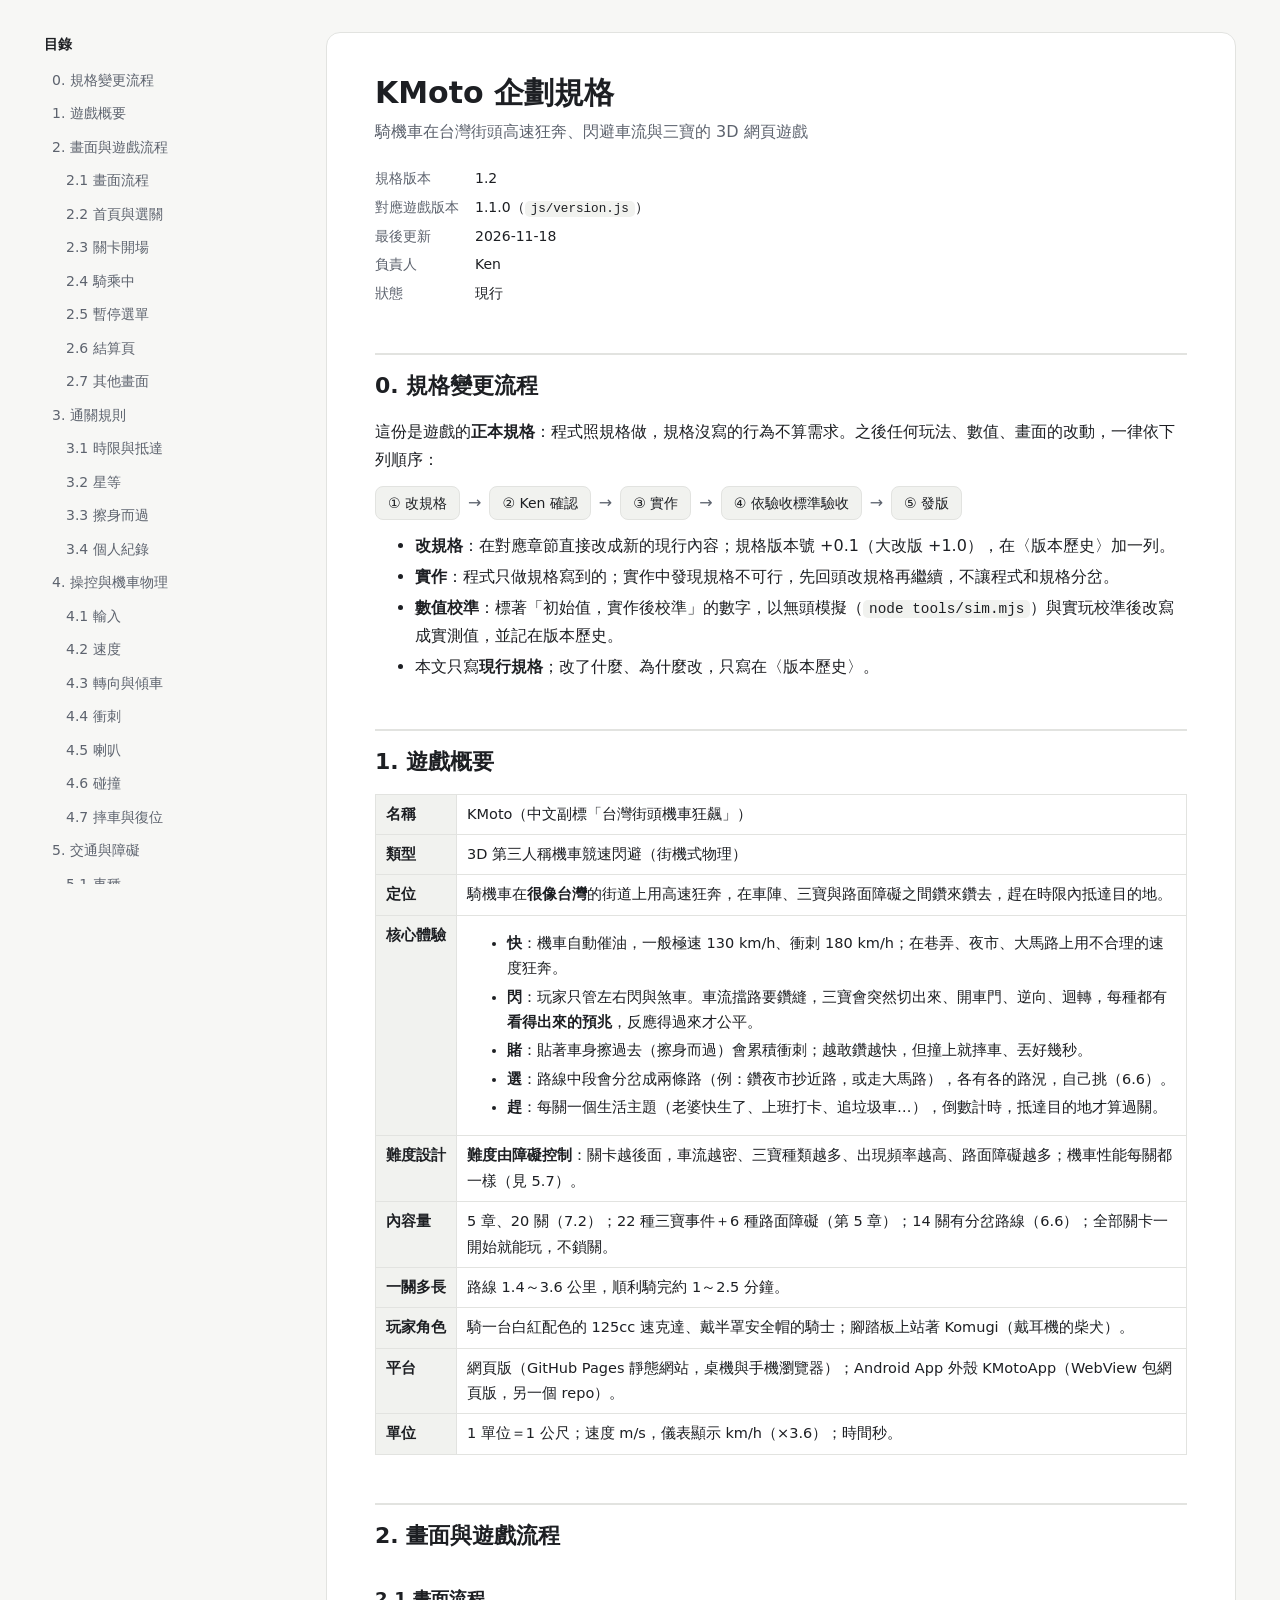
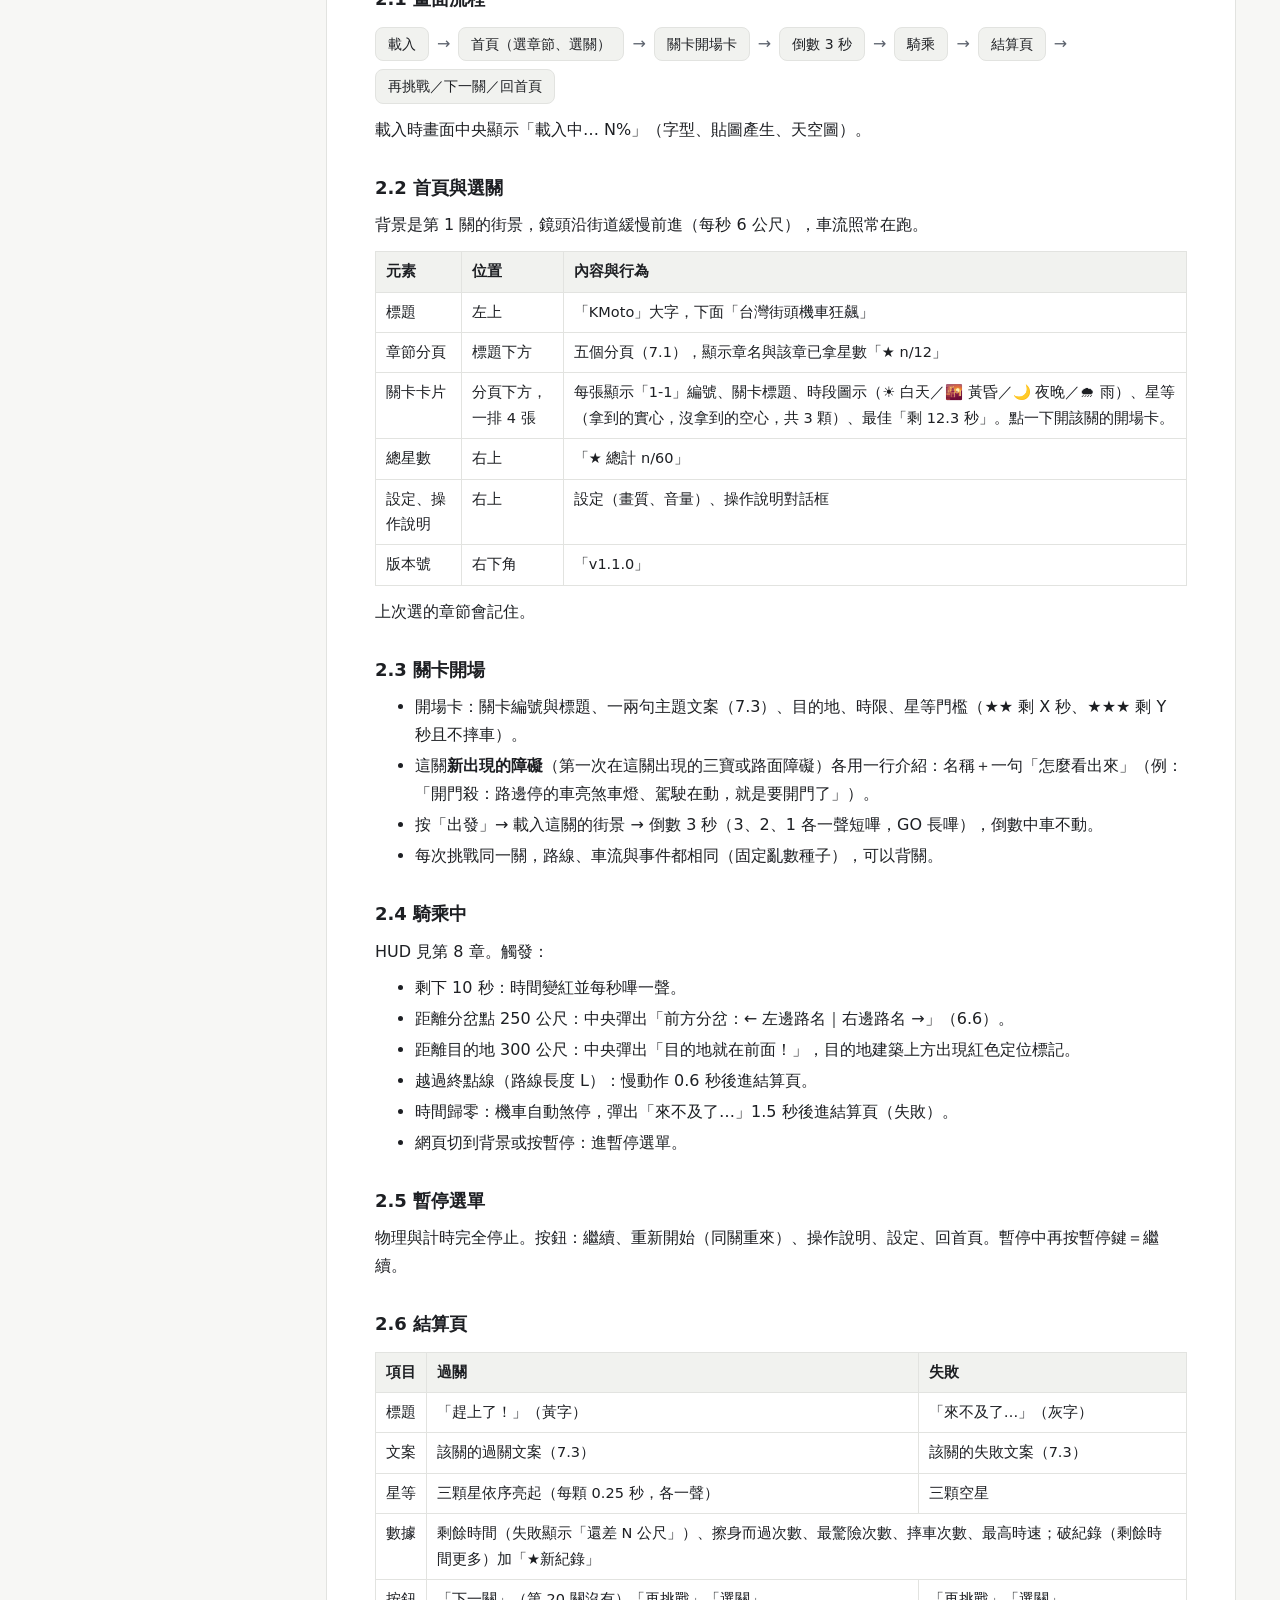
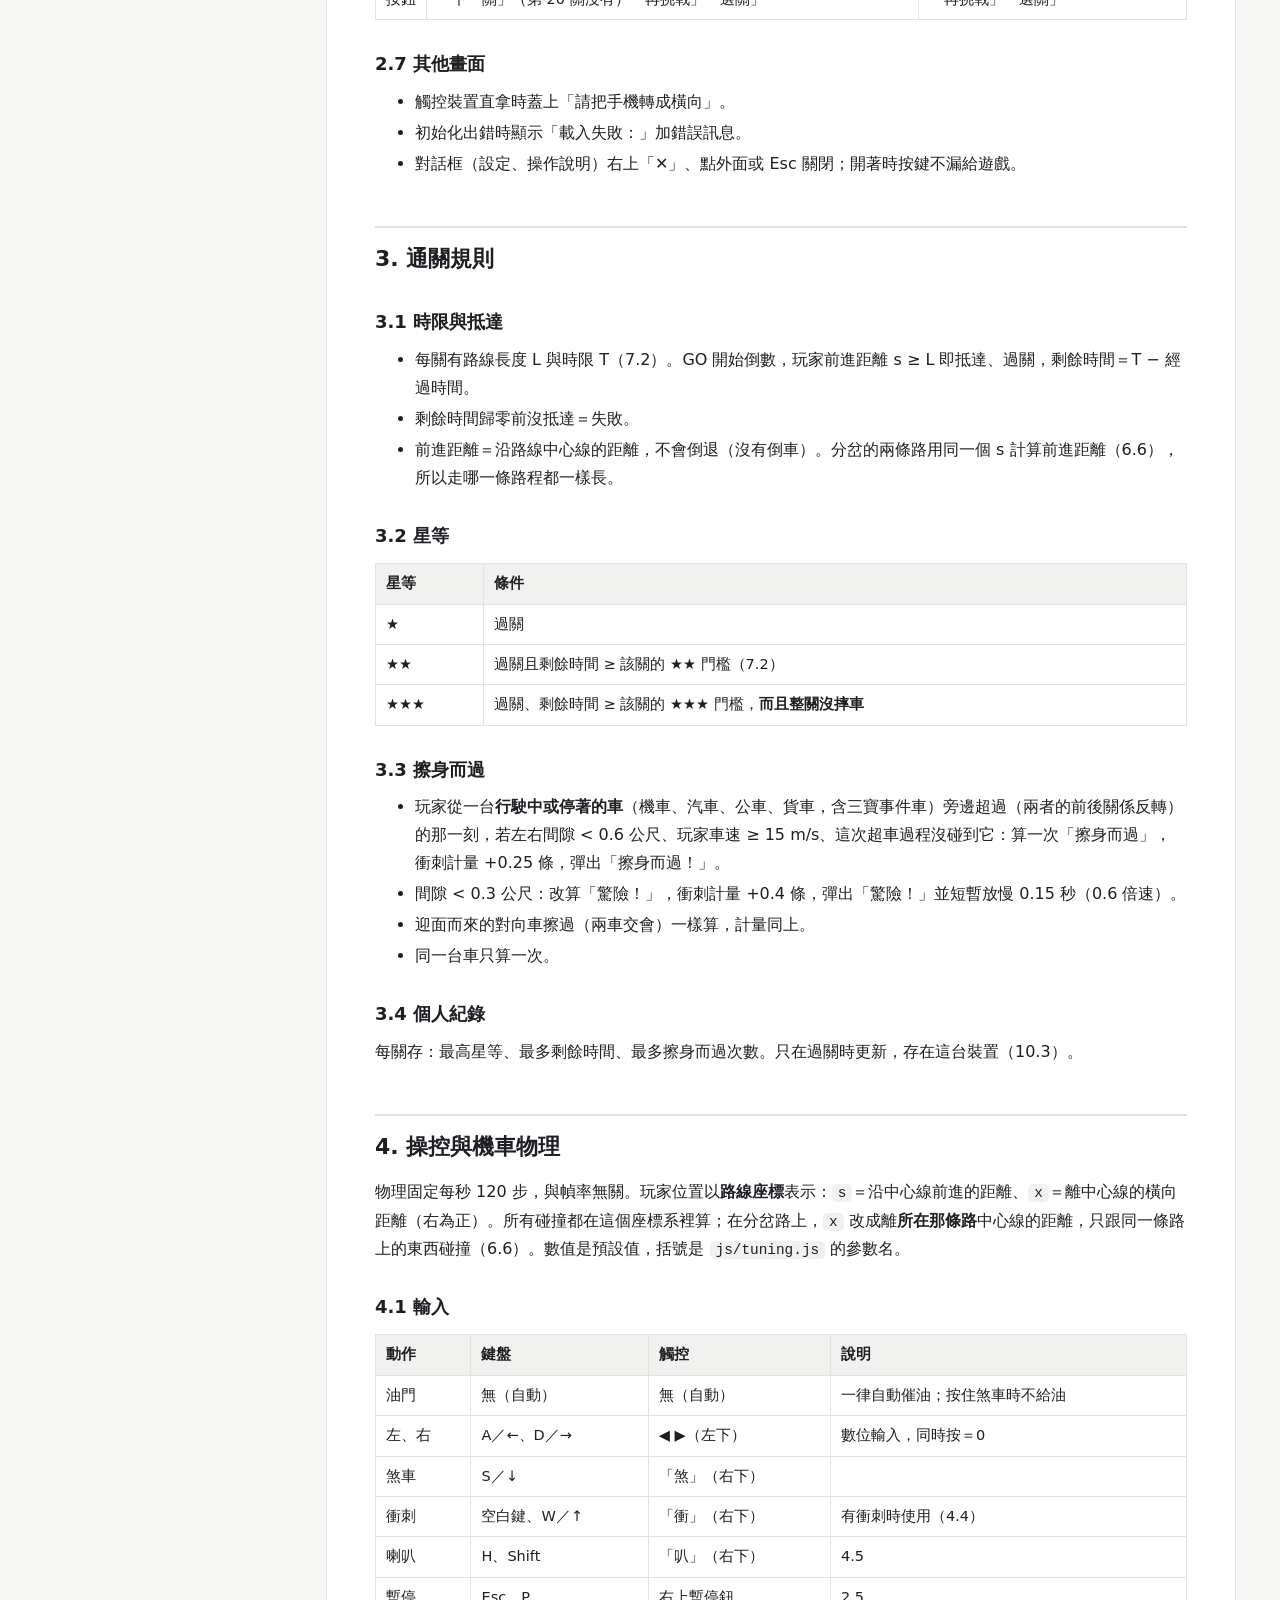
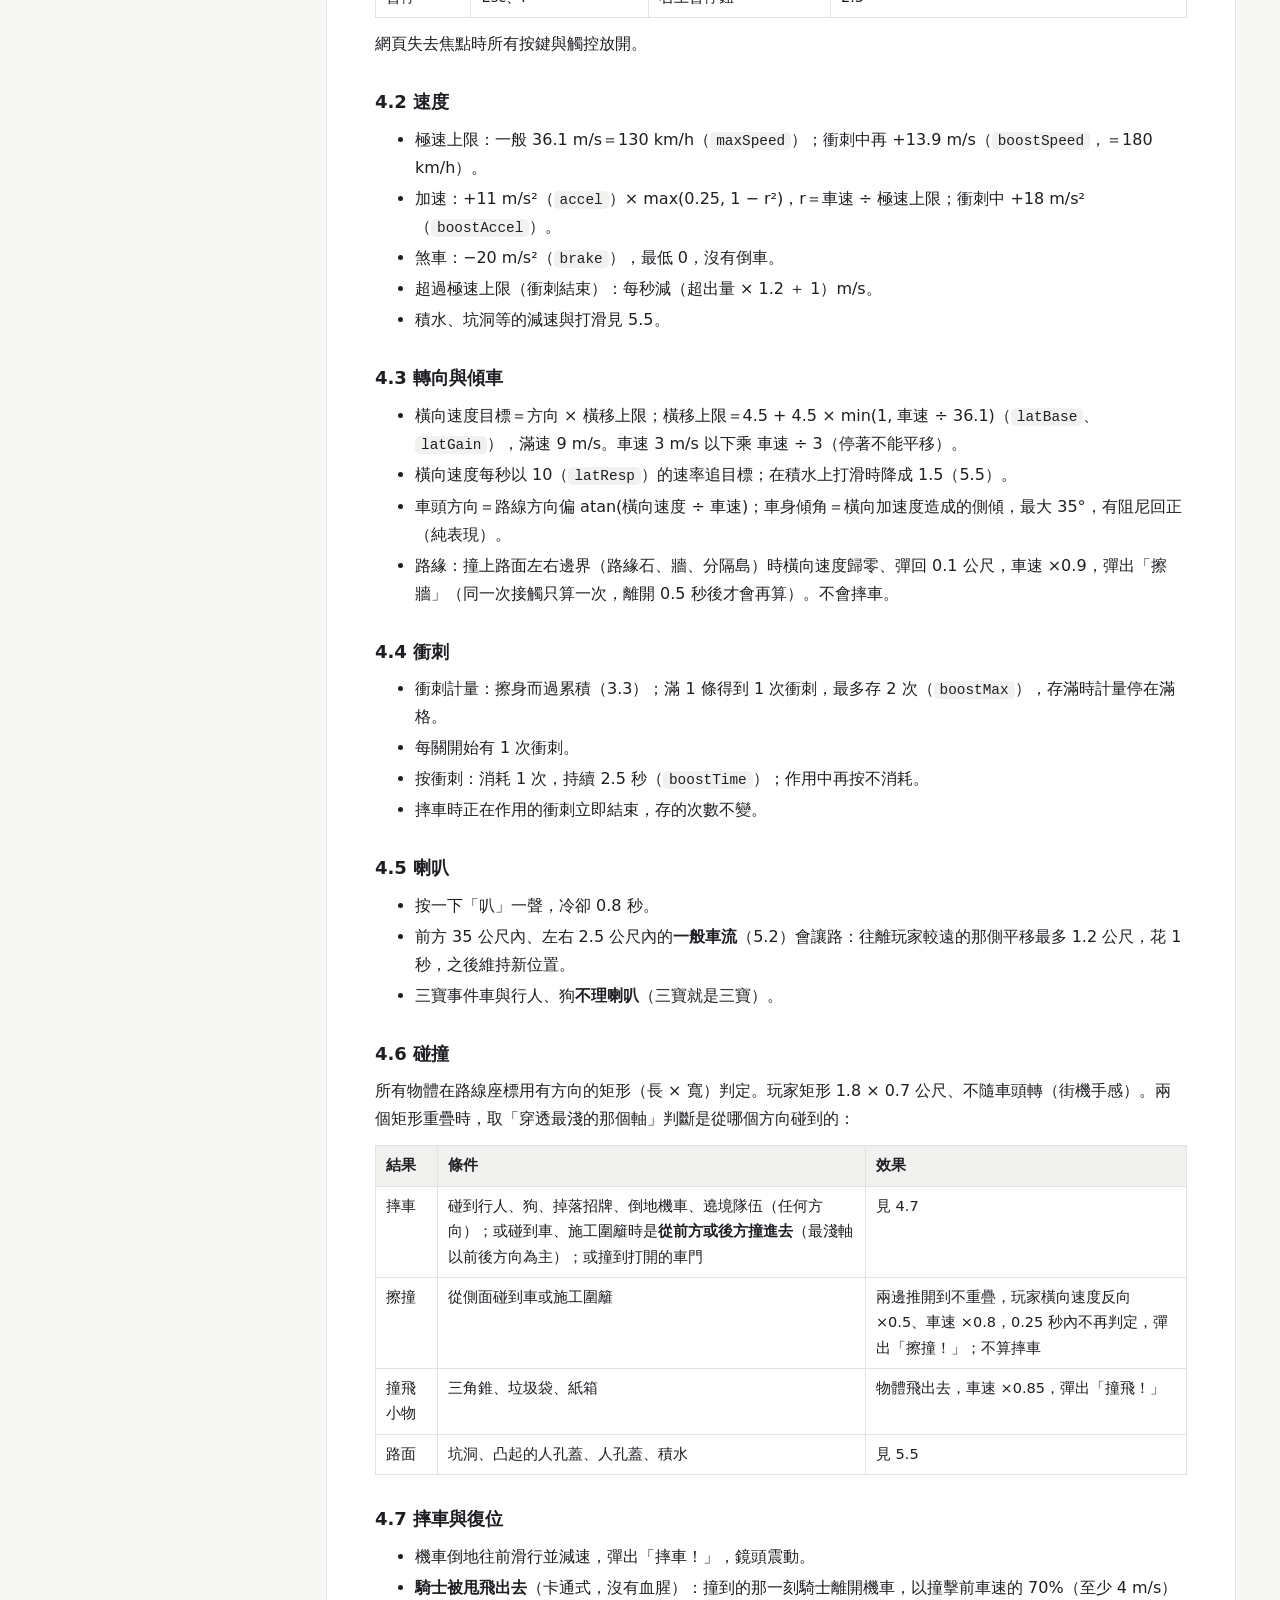
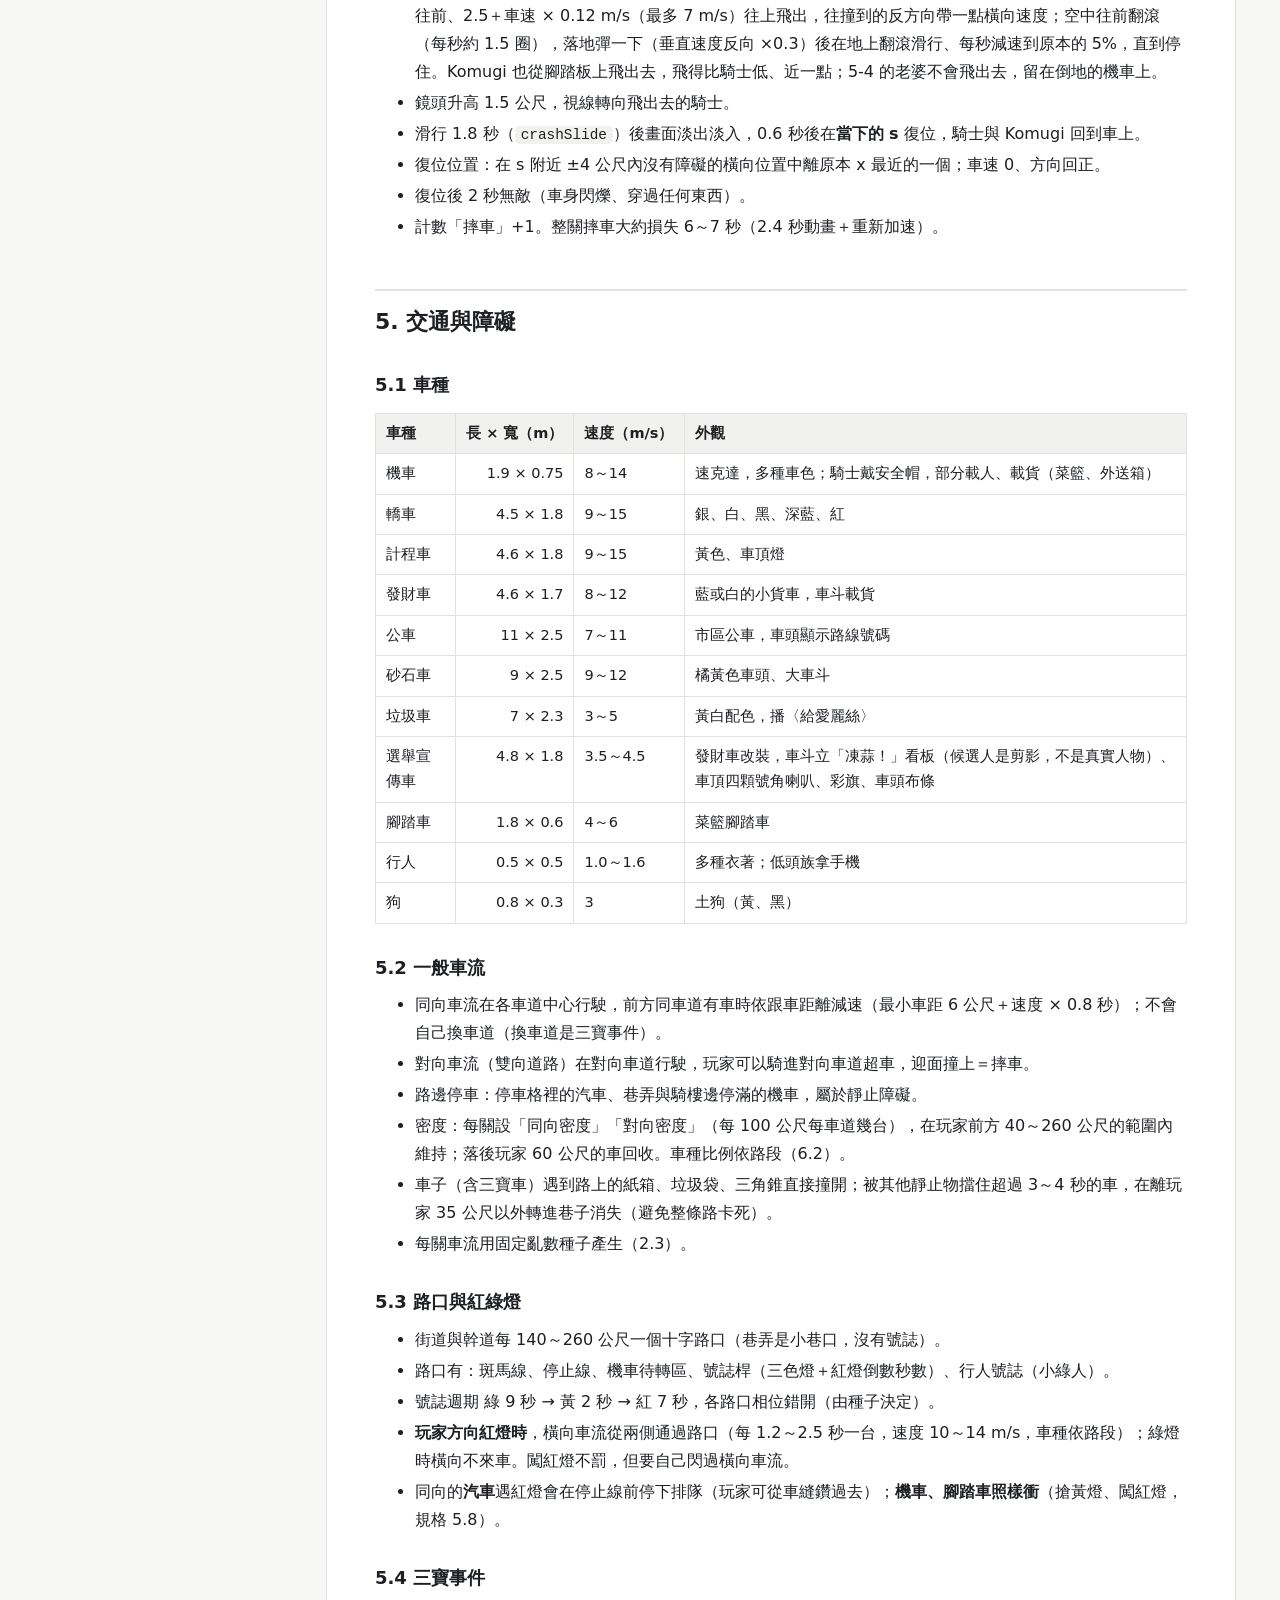
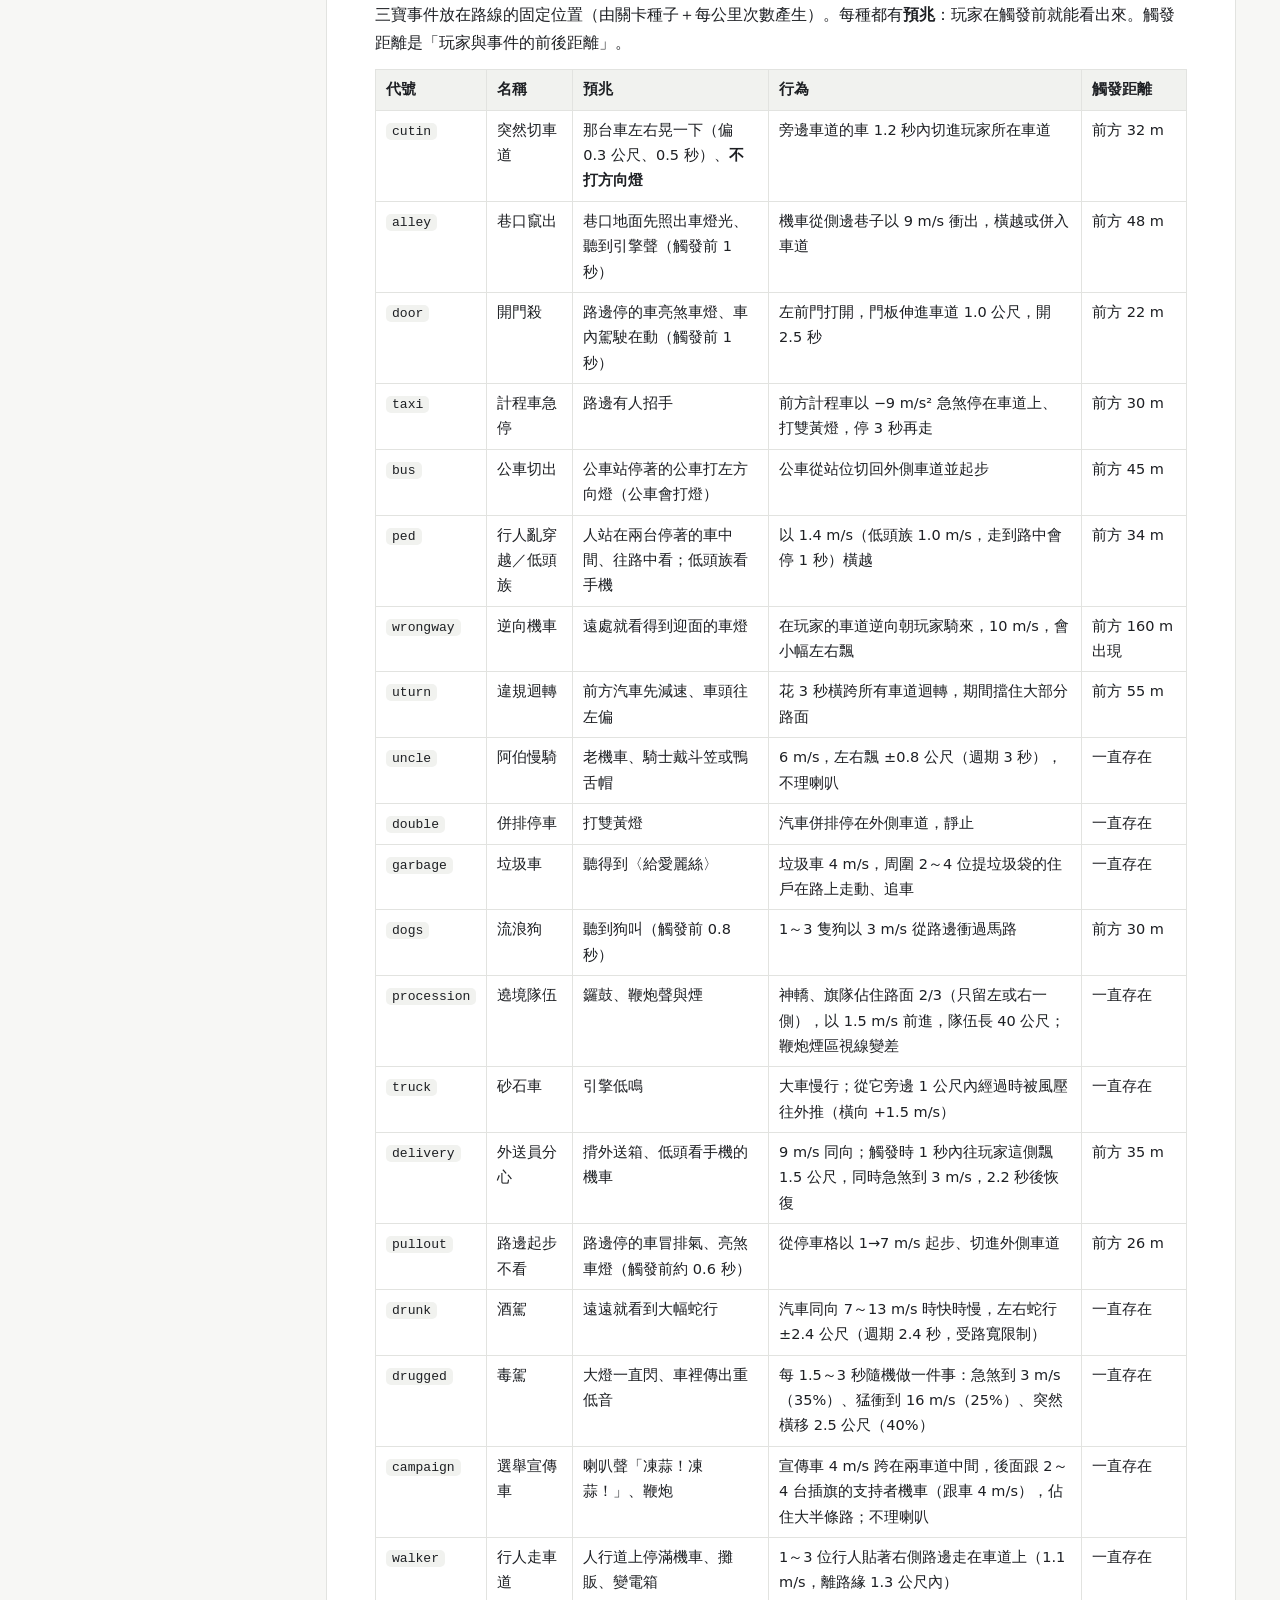
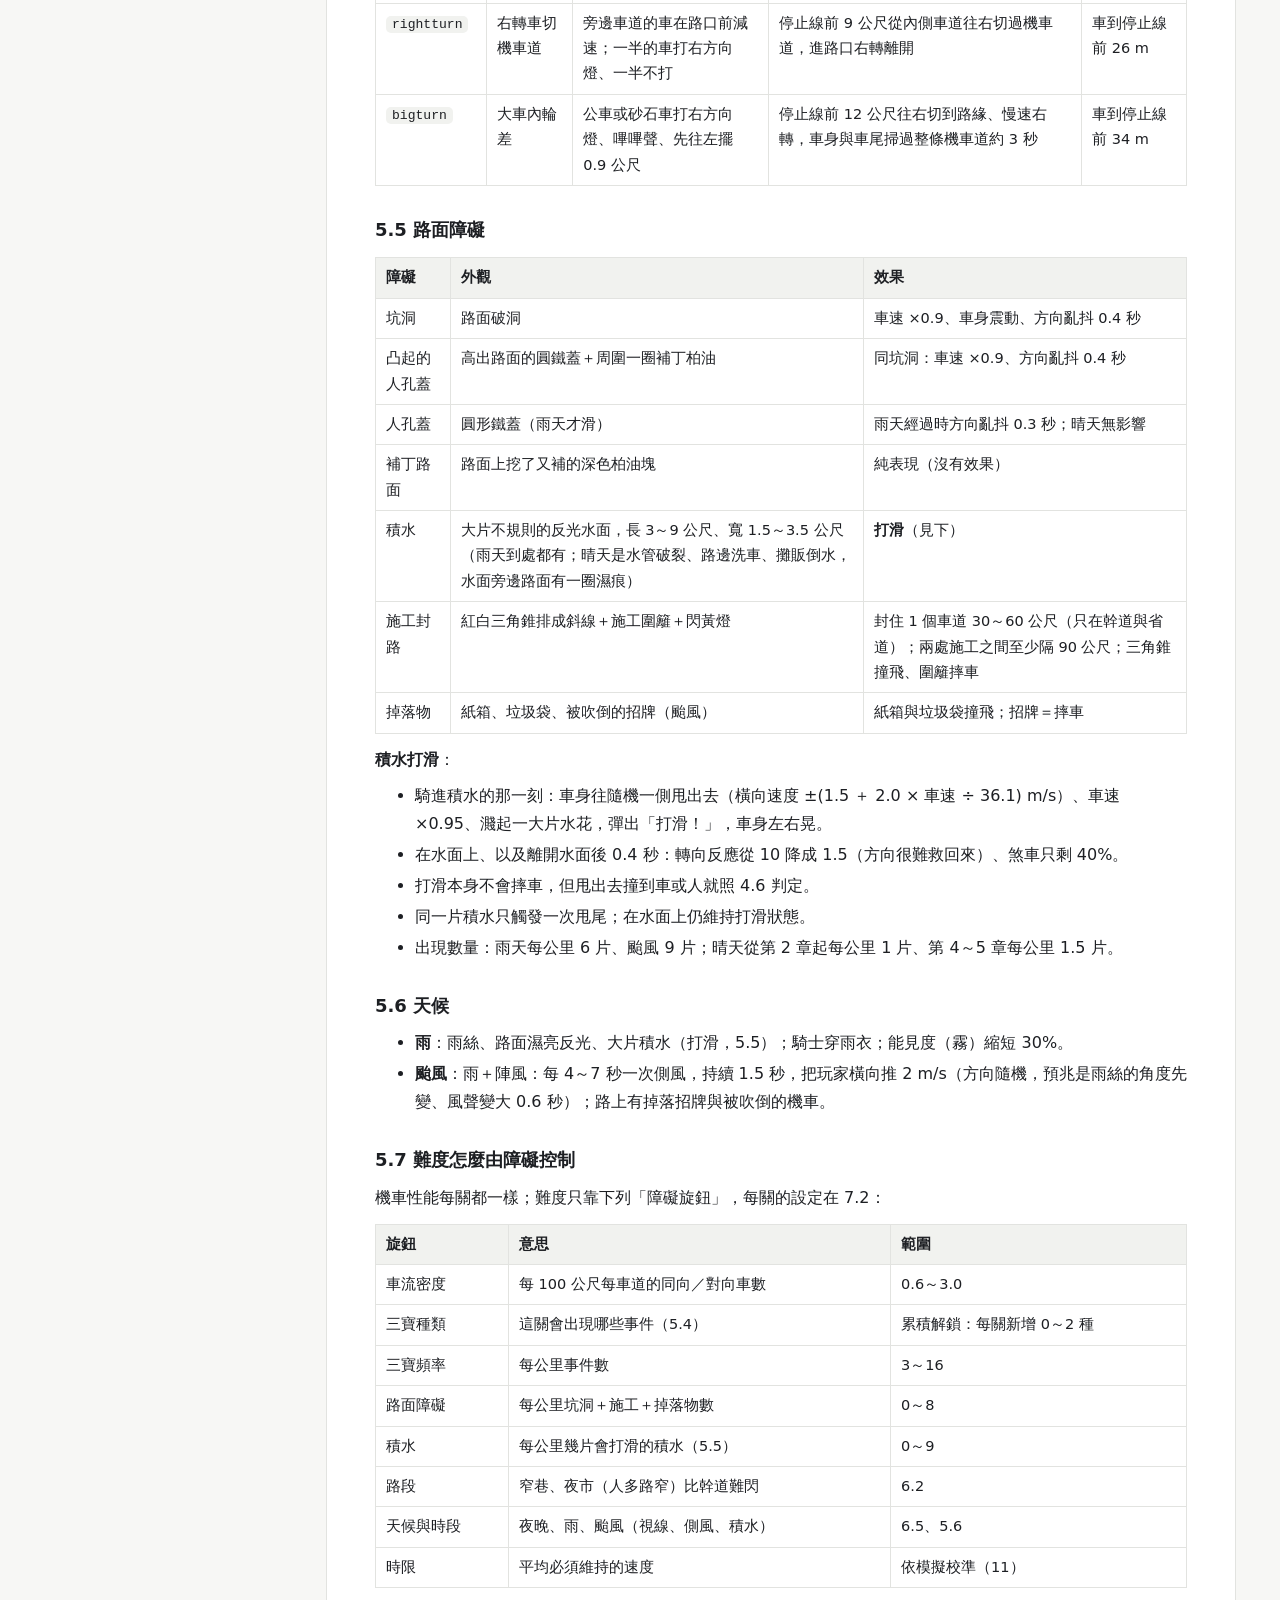
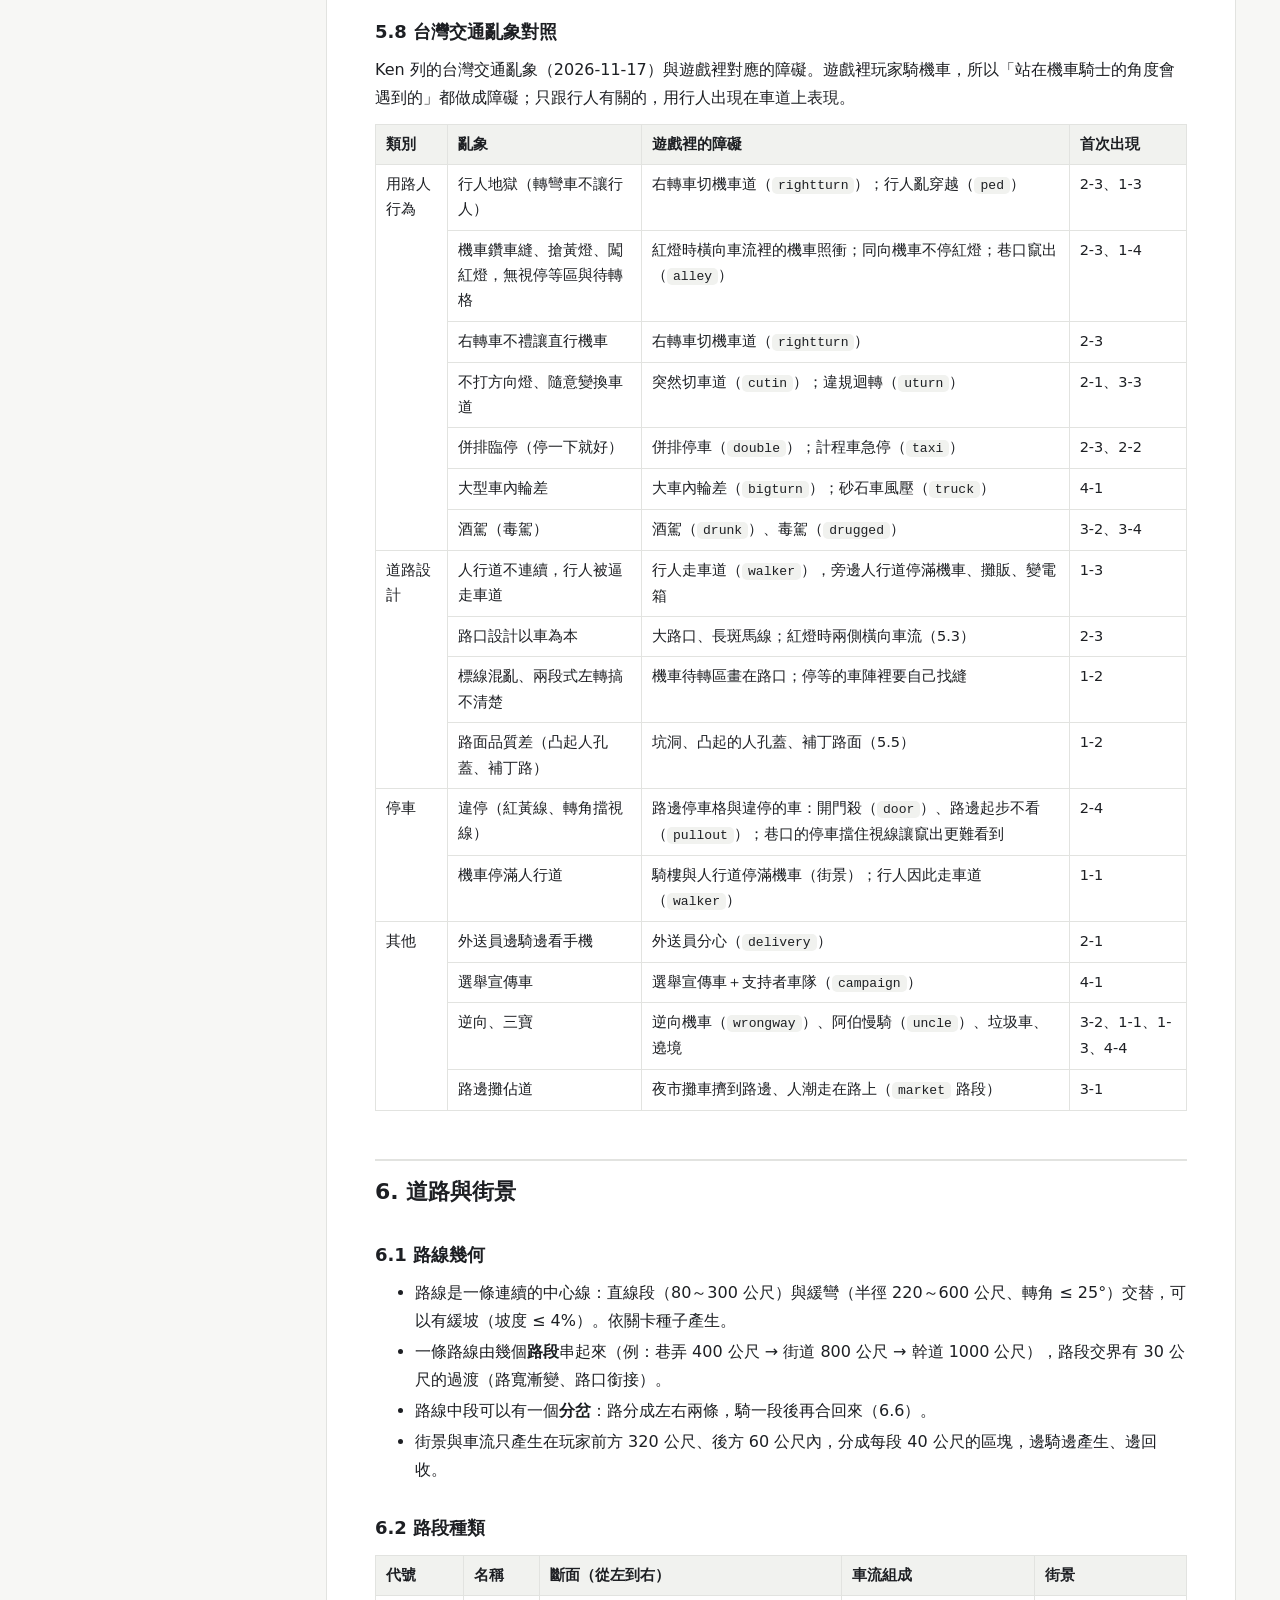
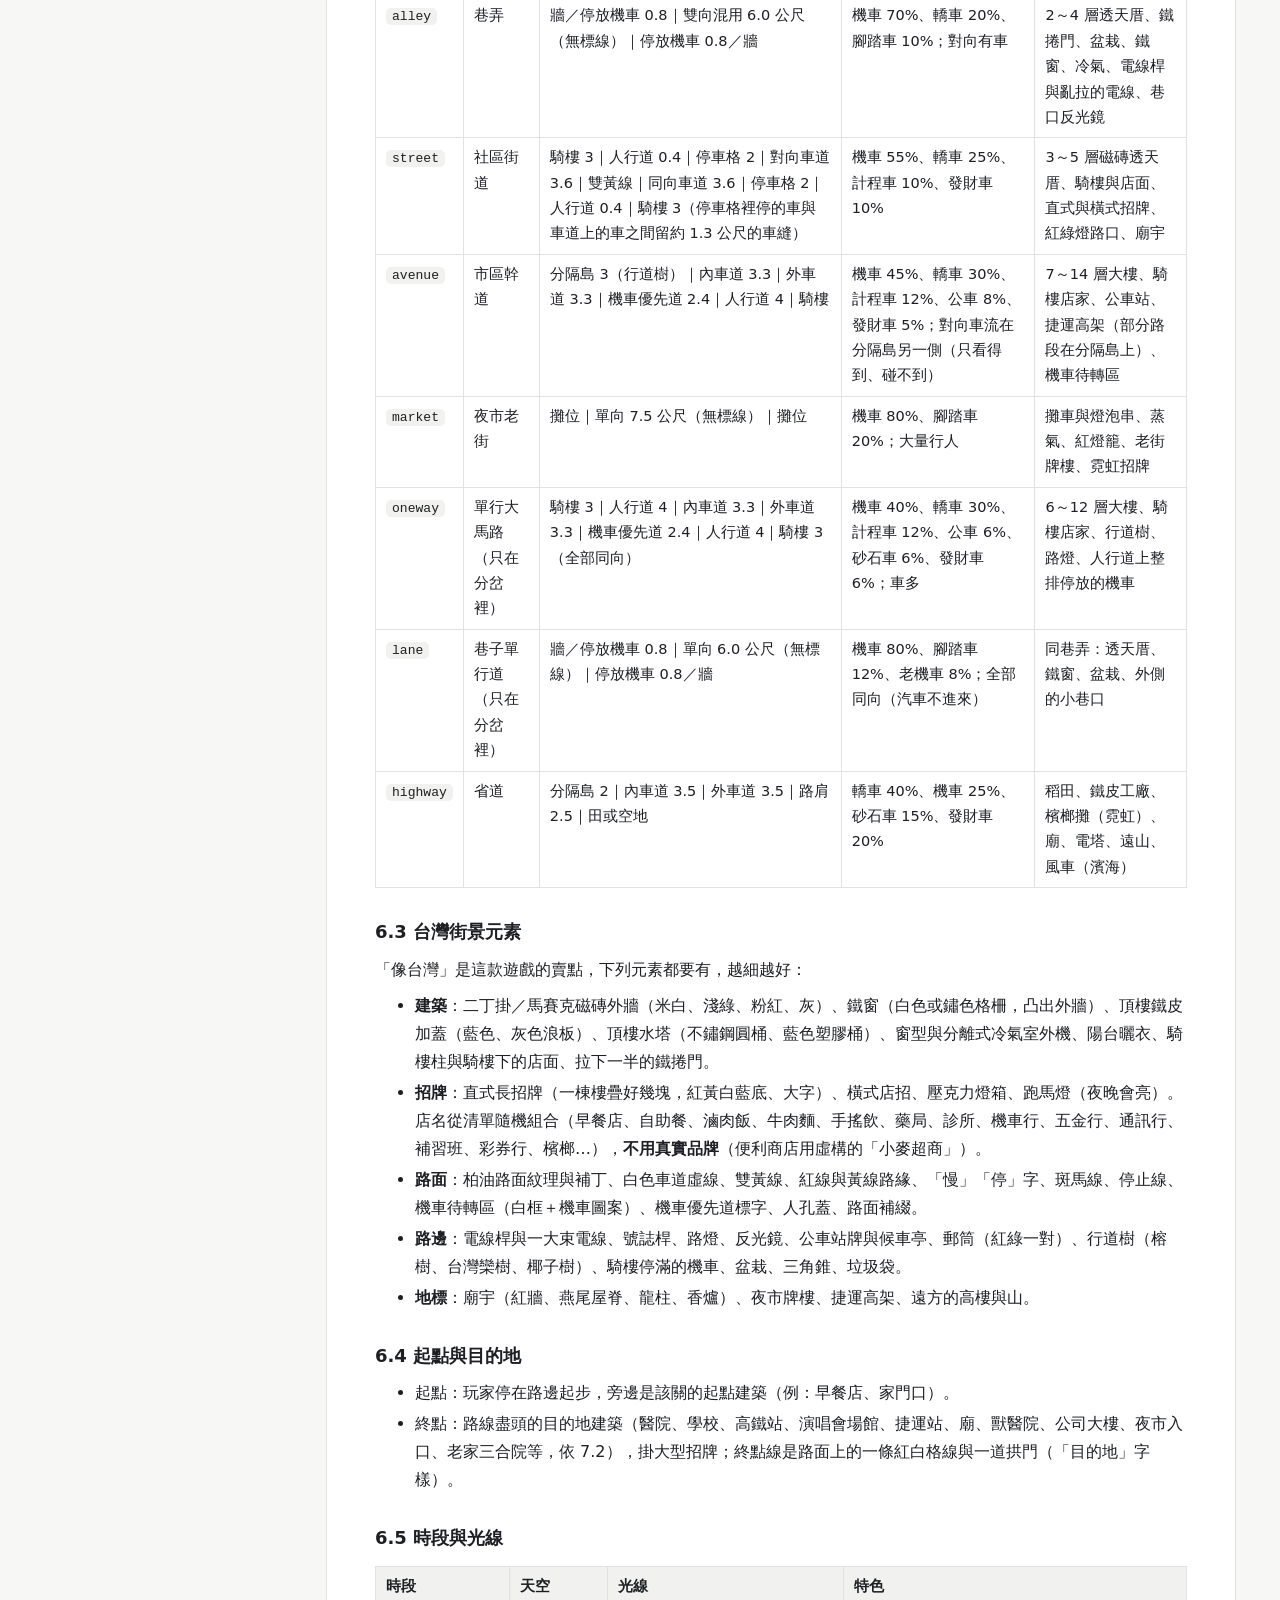
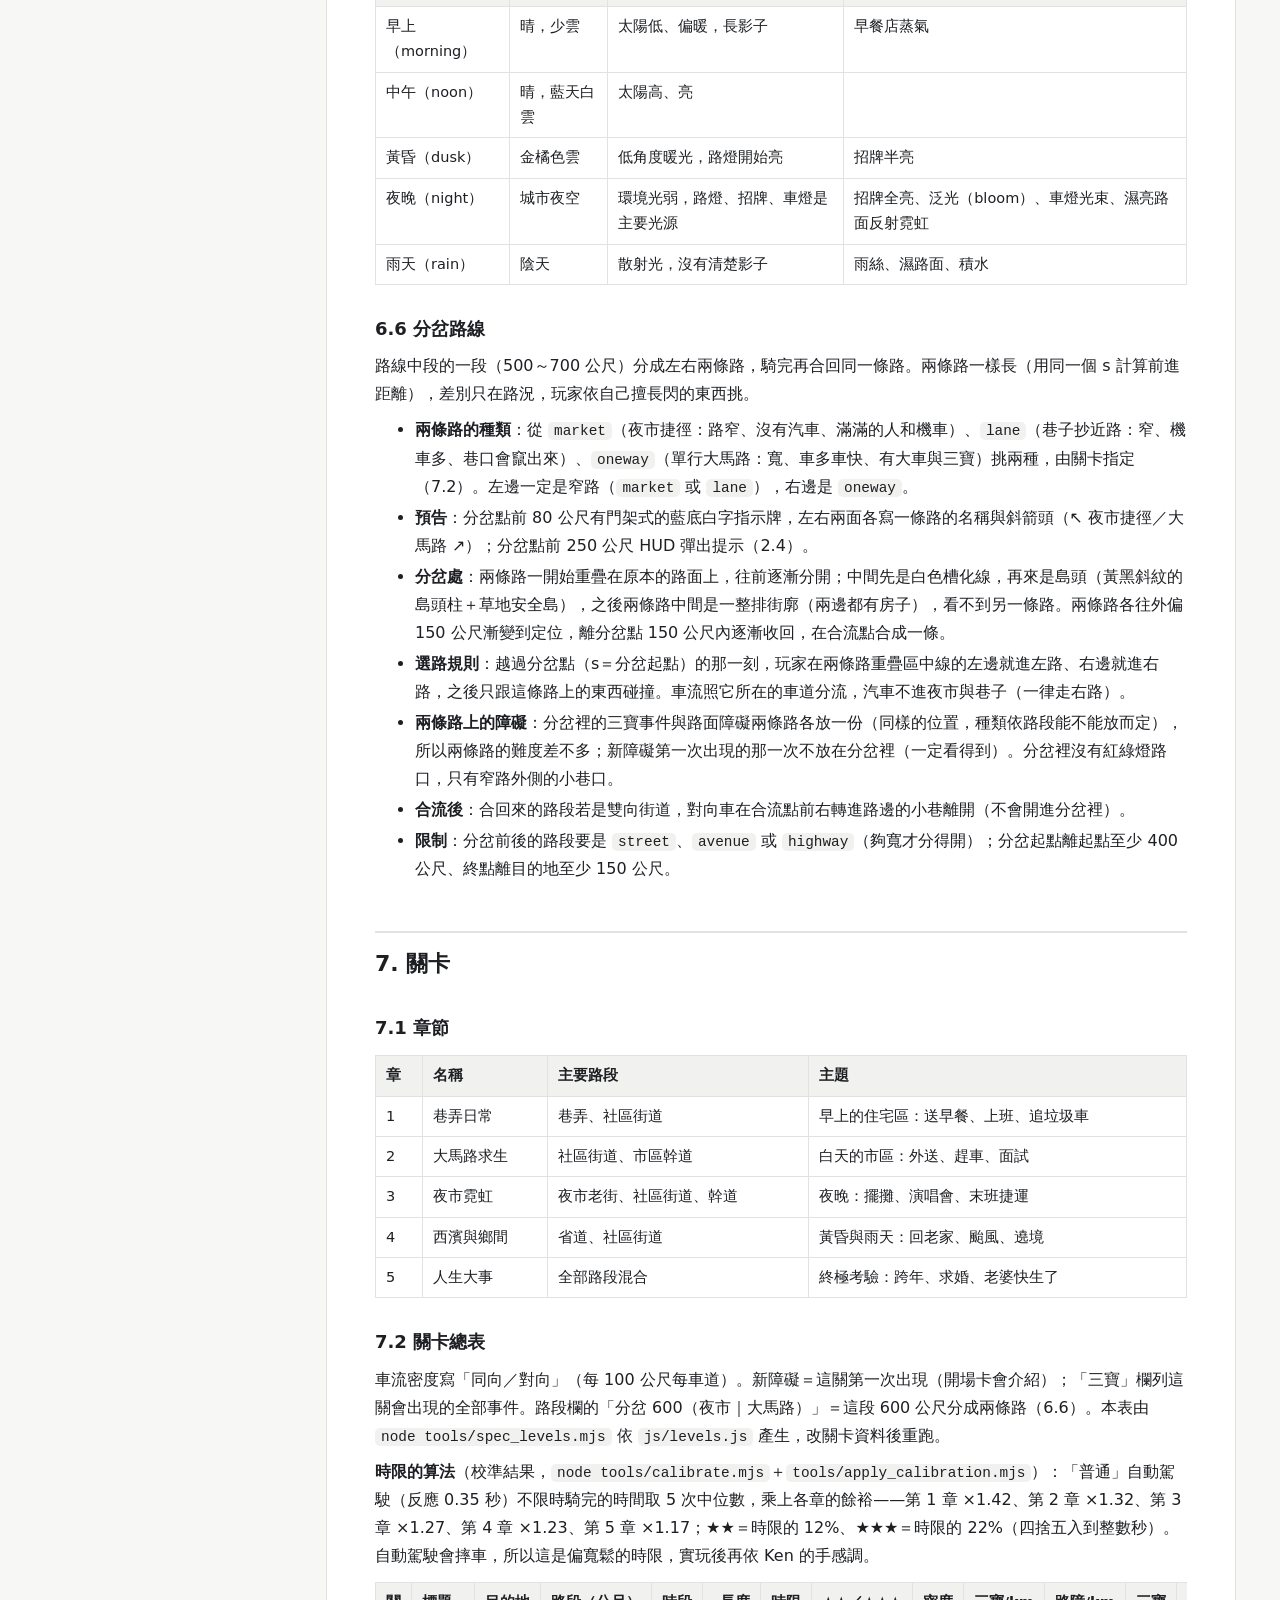
==== commit 6bd157fb: "1.1.0：更快、摔車人會飛出去、積水打滑、分岔路線（規格 1.2） - 極速 100→130 km/h、衝刺 140→180 km/h，加速、煞車、橫移跟著加大 - 摔車時騎士與 Komugi 飛出" ====
--- a/docs/spec.html
+++ b/docs/spec.html
@@ -129,6 +129,7 @@
         <li><a href="#s6-3">6.3 台灣街景元素</a></li>
         <li><a href="#s6-4">6.4 起點與目的地</a></li>
         <li><a href="#s6-5">6.5 時段與光線</a></li>
+        <li><a href="#s6-6">6.6 分岔路線</a></li>
       </ol></li>
     <li><a href="#s7">7. 關卡</a>
       <ol>
@@ -148,9 +149,9 @@
   <h1>KMoto 企劃規格</h1>
   <p class="sub">騎機車在台灣街頭高速狂奔、閃避車流與三寶的 3D 網頁遊戲</p>
   <dl class="meta">
-    <dt>規格版本</dt><dd>1.1</dd>
-    <dt>對應遊戲版本</dt><dd>1.0.0（<code>js/version.js</code>）</dd>
-    <dt>最後更新</dt><dd>2026-11-17</dd>
+    <dt>規格版本</dt><dd>1.2</dd>
+    <dt>對應遊戲版本</dt><dd>1.1.0（<code>js/version.js</code>）</dd>
+    <dt>最後更新</dt><dd>2026-11-18</dd>
     <dt>負責人</dt><dd>Ken</dd>
     <dt>狀態</dt><dd>現行</dd>
   </dl>
@@ -173,13 +174,14 @@
 <tr><th>定位</th><td>騎機車在<b>很像台灣</b>的街道上用高速狂奔，在車陣、三寶與路面障礙之間鑽來鑽去，趕在時限內抵達目的地。</td></tr>
 <tr><th>核心體驗</th><td>
 <ul>
-<li><b>快</b>：機車自動催油，一般極速 100 km/h、衝刺 140 km/h；在巷弄、夜市、大馬路上用不合理的速度狂奔。</li>
+<li><b>快</b>：機車自動催油，一般極速 130 km/h、衝刺 180 km/h；在巷弄、夜市、大馬路上用不合理的速度狂奔。</li>
 <li><b>閃</b>：玩家只管左右閃與煞車。車流擋路要鑽縫，三寶會突然切出來、開車門、逆向、迴轉，每種都有<b>看得出來的預兆</b>，反應得過來才公平。</li>
 <li><b>賭</b>：貼著車身擦過去（擦身而過）會累積衝刺；越敢鑽越快，但撞上就摔車、丟好幾秒。</li>
+<li><b>選</b>：路線中段會分岔成兩條路（例：鑽夜市抄近路，或走大馬路），各有各的路況，自己挑（6.6）。</li>
 <li><b>趕</b>：每關一個生活主題（老婆快生了、上班打卡、追垃圾車…），倒數計時，抵達目的地才算過關。</li>
 </ul></td></tr>
 <tr><th>難度設計</th><td><b>難度由障礙控制</b>：關卡越後面，車流越密、三寶種類越多、出現頻率越高、路面障礙越多；機車性能每關都一樣（見 5.7）。</td></tr>
-<tr><th>內容量</th><td>5 章、20 關（7.2）；22 種三寶事件＋5 種路面障礙（第 5 章）；全部關卡一開始就能玩，不鎖關。</td></tr>
+<tr><th>內容量</th><td>5 章、20 關（7.2）；22 種三寶事件＋6 種路面障礙（第 5 章）；14 關有分岔路線（6.6）；全部關卡一開始就能玩，不鎖關。</td></tr>
 <tr><th>一關多長</th><td>路線 1.4～3.6 公里，順利騎完約 1～2.5 分鐘。</td></tr>
 <tr><th>玩家角色</th><td>騎一台白紅配色的 125cc 速克達、戴半罩安全帽的騎士；腳踏板上站著 Komugi（戴耳機的柴犬）。</td></tr>
 <tr><th>平台</th><td>網頁版（GitHub Pages 靜態網站，桌機與手機瀏覽器）；Android App 外殼 KMotoApp（WebView 包網頁版，另一個 repo）。</td></tr>
@@ -200,7 +202,7 @@
 <tr><td>關卡卡片</td><td>分頁下方，一排 4 張</td><td>每張顯示「1-1」編號、關卡標題、時段圖示（☀ 白天／🌇 黃昏／🌙 夜晚／🌧 雨）、星等（拿到的實心，沒拿到的空心，共 3 顆）、最佳「剩 12.3 秒」。點一下開該關的開場卡。</td></tr>
 <tr><td>總星數</td><td>右上</td><td>「★ 總計 n/60」</td></tr>
 <tr><td>設定、操作說明</td><td>右上</td><td>設定（畫質、音量）、操作說明對話框</td></tr>
-<tr><td>版本號</td><td>右下角</td><td>「v1.0.0」</td></tr>
+<tr><td>版本號</td><td>右下角</td><td>「v1.1.0」</td></tr>
 </table></div>
 <p>上次選的章節會記住。</p>
 
@@ -216,6 +218,7 @@
 <p>HUD 見第 8 章。觸發：</p>
 <ul>
 <li>剩下 10 秒：時間變紅並每秒嗶一聲。</li>
+<li>距離分岔點 250 公尺：中央彈出「前方分岔：← 左邊路名｜右邊路名 →」（6.6）。</li>
 <li>距離目的地 300 公尺：中央彈出「目的地就在前面！」，目的地建築上方出現紅色定位標記。</li>
 <li>越過終點線（路線長度 L）：慢動作 0.6 秒後進結算頁。</li>
 <li>時間歸零：機車自動煞停，彈出「來不及了…」1.5 秒後進結算頁（失敗）。</li>
@@ -247,7 +250,7 @@
 <ul>
 <li>每關有路線長度 L 與時限 T（7.2）。GO 開始倒數，玩家前進距離 s ≥ L 即抵達、過關，剩餘時間＝T − 經過時間。</li>
 <li>剩餘時間歸零前沒抵達＝失敗。</li>
-<li>前進距離＝沿路線中心線的距離，不會倒退（沒有倒車）。</li>
+<li>前進距離＝沿路線中心線的距離，不會倒退（沒有倒車）。分岔的兩條路用同一個 s 計算前進距離（6.6），所以走哪一條路程都一樣長。</li>
 </ul>
 <h3 id="s3-2">3.2 星等</h3>
 <div class="table-wrap"><table>
@@ -267,7 +270,7 @@
 <p>每關存：最高星等、最多剩餘時間、最多擦身而過次數。只在過關時更新，存在這台裝置（10.3）。</p>
 
 <h2 id="s4">4. 操控與機車物理</h2>
-<p>物理固定每秒 120 步，與幀率無關。玩家位置以<b>路線座標</b>表示：<code>s</code>＝沿中心線前進的距離、<code>x</code>＝離中心線的橫向距離（右為正）。所有碰撞都在這個座標系裡算。數值是預設值，括號是 <code>js/tuning.js</code> 的參數名。</p>
+<p>物理固定每秒 120 步，與幀率無關。玩家位置以<b>路線座標</b>表示：<code>s</code>＝沿中心線前進的距離、<code>x</code>＝離中心線的橫向距離（右為正）。所有碰撞都在這個座標系裡算；在分岔路上，<code>x</code> 改成離<b>所在那條路</b>中心線的距離，只跟同一條路上的東西碰撞（6.6）。數值是預設值，括號是 <code>js/tuning.js</code> 的參數名。</p>
 <h3 id="s4-1">4.1 輸入</h3>
 <div class="table-wrap"><table>
 <tr><th>動作</th><th>鍵盤</th><th>觸控</th><th>說明</th></tr>
@@ -282,16 +285,16 @@
 
 <h3 id="s4-2">4.2 速度</h3>
 <ul>
-<li>極速上限：一般 27.8 m/s＝100 km/h（<code>maxSpeed</code>）；衝刺中再 +11.1 m/s（<code>boostSpeed</code>，＝140 km/h）。</li>
-<li>加速：+9 m/s²（<code>accel</code>）× max(0.25, 1 − r²)，r＝車速 ÷ 極速上限；衝刺中 +16 m/s²（<code>boostAccel</code>）。</li>
-<li>煞車：−16 m/s²（<code>brake</code>），最低 0，沒有倒車。</li>
+<li>極速上限：一般 36.1 m/s＝130 km/h（<code>maxSpeed</code>）；衝刺中再 +13.9 m/s（<code>boostSpeed</code>，＝180 km/h）。</li>
+<li>加速：+11 m/s²（<code>accel</code>）× max(0.25, 1 − r²)，r＝車速 ÷ 極速上限；衝刺中 +18 m/s²（<code>boostAccel</code>）。</li>
+<li>煞車：−20 m/s²（<code>brake</code>），最低 0，沒有倒車。</li>
 <li>超過極速上限（衝刺結束）：每秒減（超出量 × 1.2 ＋ 1）m/s。</li>
-<li>積水、坑洞等的減速見 5.5。</li>
+<li>積水、坑洞等的減速與打滑見 5.5。</li>
 </ul>
 <h3 id="s4-3">4.3 轉向與傾車</h3>
 <ul>
-<li>橫向速度目標＝方向 × 橫移上限；橫移上限＝4.5 + 3.5 × min(1, 車速 ÷ 27.8)（<code>latBase</code>、<code>latGain</code>），滿速 8 m/s。車速 3 m/s 以下乘 車速 ÷ 3（停著不能平移）。</li>
-<li>橫向速度每秒以 10（<code>latResp</code>）的速率追目標。</li>
+<li>橫向速度目標＝方向 × 橫移上限；橫移上限＝4.5 + 4.5 × min(1, 車速 ÷ 36.1)（<code>latBase</code>、<code>latGain</code>），滿速 9 m/s。車速 3 m/s 以下乘 車速 ÷ 3（停著不能平移）。</li>
+<li>橫向速度每秒以 10（<code>latResp</code>）的速率追目標；在積水上打滑時降成 1.5（5.5）。</li>
 <li>車頭方向＝路線方向偏 atan(橫向速度 ÷ 車速)；車身傾角＝橫向加速度造成的側傾，最大 35°，有阻尼回正（純表現）。</li>
 <li>路緣：撞上路面左右邊界（路緣石、牆、分隔島）時橫向速度歸零、彈回 0.1 公尺，車速 ×0.9，彈出「擦牆」（同一次接觸只算一次，離開 0.5 秒後才會再算）。不會摔車。</li>
 </ul>
@@ -319,10 +322,13 @@
 </table></div>
 <h3 id="s4-7">4.7 摔車與復位</h3>
 <ul>
-<li>機車倒地往前滑行並減速，騎士與 Komugi 一起滾（卡通式，沒有血腥），彈出「摔車！」，鏡頭震動。滑行 1.6 秒後畫面淡出淡入，0.6 秒後在<b>當下的 s</b> 復位。</li>
+<li>機車倒地往前滑行並減速，彈出「摔車！」，鏡頭震動。</li>
+<li><b>騎士被甩飛出去</b>（卡通式，沒有血腥）：撞到的那一刻騎士離開機車，以撞擊前車速的 70%（至少 4 m/s）往前、2.5＋車速 × 0.12 m/s（最多 7 m/s）往上飛出，往撞到的反方向帶一點橫向速度；空中往前翻滾（每秒約 1.5 圈），落地彈一下（垂直速度反向 ×0.3）後在地上翻滾滑行、每秒減速到原本的 5%，直到停住。Komugi 也從腳踏板上飛出去，飛得比騎士低、近一點；5-4 的老婆不會飛出去，留在倒地的機車上。</li>
+<li>鏡頭升高 1.5 公尺，視線轉向飛出去的騎士。</li>
+<li>滑行 1.8 秒（<code>crashSlide</code>）後畫面淡出淡入，0.6 秒後在<b>當下的 s</b> 復位，騎士與 Komugi 回到車上。</li>
 <li>復位位置：在 s 附近 ±4 公尺內沒有障礙的橫向位置中離原本 x 最近的一個；車速 0、方向回正。</li>
 <li>復位後 2 秒無敵（車身閃爍、穿過任何東西）。</li>
-<li>計數「摔車」+1。整關摔車大約損失 5～6 秒（2.2 秒動畫＋重新加速）。</li>
+<li>計數「摔車」+1。整關摔車大約損失 6～7 秒（2.4 秒動畫＋重新加速）。</li>
 </ul>
 
 <h2 id="s5">5. 交通與障礙</h2>
@@ -348,6 +354,7 @@
 <li>對向車流（雙向道路）在對向車道行駛，玩家可以騎進對向車道超車，迎面撞上＝摔車。</li>
 <li>路邊停車：停車格裡的汽車、巷弄與騎樓邊停滿的機車，屬於靜止障礙。</li>
 <li>密度：每關設「同向密度」「對向密度」（每 100 公尺每車道幾台），在玩家前方 40～260 公尺的範圍內維持；落後玩家 60 公尺的車回收。車種比例依路段（6.2）。</li>
+<li>車子（含三寶車）遇到路上的紙箱、垃圾袋、三角錐直接撞開；被其他靜止物擋住超過 3～4 秒的車，在離玩家 35 公尺以外轉進巷子消失（避免整條路卡死）。</li>
 <li>每關車流用固定亂數種子產生（2.3）。</li>
 </ul>
 
@@ -395,14 +402,23 @@
 <tr><td>凸起的人孔蓋</td><td>高出路面的圓鐵蓋＋周圍一圈補丁柏油</td><td>同坑洞：車速 ×0.9、方向亂抖 0.4 秒</td></tr>
 <tr><td>人孔蓋</td><td>圓形鐵蓋（雨天才滑）</td><td>雨天經過時方向亂抖 0.3 秒；晴天無影響</td></tr>
 <tr><td>補丁路面</td><td>路面上挖了又補的深色柏油塊</td><td>純表現（沒有效果）</td></tr>
-<tr><td>積水</td><td>反光水窪（雨天）</td><td>車速 ×0.92、濺水</td></tr>
-<tr><td>施工封路</td><td>紅白三角錐排成斜線＋施工圍籬＋閃黃燈</td><td>封住 1～2 個車道 30～60 公尺；三角錐撞飛、圍籬摔車</td></tr>
+<tr><td>積水</td><td>大片不規則的反光水面，長 3～9 公尺、寬 1.5～3.5 公尺（雨天到處都有；晴天是水管破裂、路邊洗車、攤販倒水，水面旁邊路面有一圈濕痕）</td><td><b>打滑</b>（見下）</td></tr>
+<tr><td>施工封路</td><td>紅白三角錐排成斜線＋施工圍籬＋閃黃燈</td><td>封住 1 個車道 30～60 公尺（只在幹道與省道）；兩處施工之間至少隔 90 公尺；三角錐撞飛、圍籬摔車</td></tr>
 <tr><td>掉落物</td><td>紙箱、垃圾袋、被吹倒的招牌（颱風）</td><td>紙箱與垃圾袋撞飛；招牌＝摔車</td></tr>
 </table></div>
 
+<p><b>積水打滑</b>：</p>
+<ul>
+<li>騎進積水的那一刻：車身往隨機一側甩出去（橫向速度 ±(1.5 ＋ 2.0 × 車速 ÷ 36.1) m/s）、車速 ×0.95、濺起一大片水花，彈出「打滑！」，車身左右晃。</li>
+<li>在水面上、以及離開水面後 0.4 秒：轉向反應從 10 降成 1.5（方向很難救回來）、煞車只剩 40%。</li>
+<li>打滑本身不會摔車，但甩出去撞到車或人就照 4.6 判定。</li>
+<li>同一片積水只觸發一次甩尾；在水面上仍維持打滑狀態。</li>
+<li>出現數量：雨天每公里 6 片、颱風 9 片；晴天從第 2 章起每公里 1 片、第 4～5 章每公里 1.5 片。</li>
+</ul>
+
 <h3 id="s5-6">5.6 天候</h3>
 <ul>
-<li><b>雨</b>：雨絲、路面濕亮反光、積水；騎士穿雨衣；能見度（霧）縮短 30%。</li>
+<li><b>雨</b>：雨絲、路面濕亮反光、大片積水（打滑，5.5）；騎士穿雨衣；能見度（霧）縮短 30%。</li>
 <li><b>颱風</b>：雨＋陣風：每 4～7 秒一次側風，持續 1.5 秒，把玩家橫向推 2 m/s（方向隨機，預兆是雨絲的角度先變、風聲變大 0.6 秒）；路上有掉落招牌與被吹倒的機車。</li>
 </ul>
 
@@ -414,6 +430,7 @@
 <tr><td>三寶種類</td><td>這關會出現哪些事件（5.4）</td><td>累積解鎖：每關新增 0～2 種</td></tr>
 <tr><td>三寶頻率</td><td>每公里事件數</td><td>3～16</td></tr>
 <tr><td>路面障礙</td><td>每公里坑洞＋施工＋掉落物數</td><td>0～8</td></tr>
+<tr><td>積水</td><td>每公里幾片會打滑的積水（5.5）</td><td>0～9</td></tr>
 <tr><td>路段</td><td>窄巷、夜市（人多路窄）比幹道難閃</td><td>6.2</td></tr>
 <tr><td>天候與時段</td><td>夜晚、雨、颱風（視線、側風、積水）</td><td>6.5、5.6</td></tr>
 <tr><td>時限</td><td>平均必須維持的速度</td><td>依模擬校準（11）</td></tr>
@@ -447,6 +464,7 @@
 <ul>
 <li>路線是一條連續的中心線：直線段（80～300 公尺）與緩彎（半徑 220～600 公尺、轉角 ≤ 25°）交替，可以有緩坡（坡度 ≤ 4%）。依關卡種子產生。</li>
 <li>一條路線由幾個<b>路段</b>串起來（例：巷弄 400 公尺 → 街道 800 公尺 → 幹道 1000 公尺），路段交界有 30 公尺的過渡（路寬漸變、路口銜接）。</li>
+<li>路線中段可以有一個<b>分岔</b>：路分成左右兩條，騎一段後再合回來（6.6）。</li>
 <li>街景與車流只產生在玩家前方 320 公尺、後方 60 公尺內，分成每段 40 公尺的區塊，邊騎邊產生、邊回收。</li>
 </ul>
 <h3 id="s6-2">6.2 路段種類</h3>
@@ -456,6 +474,8 @@
 <tr><td><code>street</code></td><td>社區街道</td><td>騎樓 3｜人行道 0.4｜停車格 2｜對向車道 3.6｜雙黃線｜同向車道 3.6｜停車格 2｜人行道 0.4｜騎樓 3（停車格裡停的車與車道上的車之間留約 1.3 公尺的車縫）</td><td>機車 55%、轎車 25%、計程車 10%、發財車 10%</td><td>3～5 層磁磚透天厝、騎樓與店面、直式與橫式招牌、紅綠燈路口、廟宇</td></tr>
 <tr><td><code>avenue</code></td><td>市區幹道</td><td>分隔島 3（行道樹）｜內車道 3.3｜外車道 3.3｜機車優先道 2.4｜人行道 4｜騎樓</td><td>機車 45%、轎車 30%、計程車 12%、公車 8%、發財車 5%；對向車流在分隔島另一側（只看得到、碰不到）</td><td>7～14 層大樓、騎樓店家、公車站、捷運高架（部分路段在分隔島上）、機車待轉區</td></tr>
 <tr><td><code>market</code></td><td>夜市老街</td><td>攤位｜單向 7.5 公尺（無標線）｜攤位</td><td>機車 80%、腳踏車 20%；大量行人</td><td>攤車與燈泡串、蒸氣、紅燈籠、老街牌樓、霓虹招牌</td></tr>
+<tr><td><code>oneway</code></td><td>單行大馬路（只在分岔裡）</td><td>騎樓 3｜人行道 4｜內車道 3.3｜外車道 3.3｜機車優先道 2.4｜人行道 4｜騎樓 3（全部同向）</td><td>機車 40%、轎車 30%、計程車 12%、公車 6%、砂石車 6%、發財車 6%；車多</td><td>6～12 層大樓、騎樓店家、行道樹、路燈、人行道上整排停放的機車</td></tr>
+<tr><td><code>lane</code></td><td>巷子單行道（只在分岔裡）</td><td>牆／停放機車 0.8｜單向 6.0 公尺（無標線）｜停放機車 0.8／牆</td><td>機車 80%、腳踏車 12%、老機車 8%；全部同向（汽車不進來）</td><td>同巷弄：透天厝、鐵窗、盆栽、外側的小巷口</td></tr>
 <tr><td><code>highway</code></td><td>省道</td><td>分隔島 2｜內車道 3.5｜外車道 3.5｜路肩 2.5｜田或空地</td><td>轎車 40%、機車 25%、砂石車 15%、發財車 20%</td><td>稻田、鐵皮工廠、檳榔攤（霓虹）、廟、電塔、遠山、風車（濱海）</td></tr>
 </table></div>
 
@@ -485,6 +505,18 @@
 <tr><td>雨天（rain）</td><td>陰天</td><td>散射光，沒有清楚影子</td><td>雨絲、濕路面、積水</td></tr>
 </table></div>
 
+<h3 id="s6-6">6.6 分岔路線</h3>
+<p>路線中段的一段（500～700 公尺）分成左右兩條路，騎完再合回同一條路。兩條路一樣長（用同一個 s 計算前進距離），差別只在路況，玩家依自己擅長閃的東西挑。</p>
+<ul>
+<li><b>兩條路的種類</b>：從 <code>market</code>（夜市捷徑：路窄、沒有汽車、滿滿的人和機車）、<code>lane</code>（巷子抄近路：窄、機車多、巷口會竄出來）、<code>oneway</code>（單行大馬路：寬、車多車快、有大車與三寶）挑兩種，由關卡指定（7.2）。左邊一定是窄路（<code>market</code> 或 <code>lane</code>），右邊是 <code>oneway</code>。</li>
+<li><b>預告</b>：分岔點前 80 公尺有門架式的藍底白字指示牌，左右兩面各寫一條路的名稱與斜箭頭（↖ 夜市捷徑／大馬路 ↗）；分岔點前 250 公尺 HUD 彈出提示（2.4）。</li>
+<li><b>分岔處</b>：兩條路一開始重疊在原本的路面上，往前逐漸分開；中間先是白色槽化線，再來是島頭（黃黑斜紋的島頭柱＋草地安全島），之後兩條路中間是一整排街廓（兩邊都有房子），看不到另一條路。兩條路各往外偏 150 公尺漸變到定位，離分岔點 150 公尺內逐漸收回，在合流點合成一條。</li>
+<li><b>選路規則</b>：越過分岔點（s＝分岔起點）的那一刻，玩家在兩條路重疊區中線的左邊就進左路、右邊就進右路，之後只跟這條路上的東西碰撞。車流照它所在的車道分流，汽車不進夜市與巷子（一律走右路）。</li>
+<li><b>兩條路上的障礙</b>：分岔裡的三寶事件與路面障礙兩條路各放一份（同樣的位置，種類依路段能不能放而定），所以兩條路的難度差不多；新障礙第一次出現的那一次不放在分岔裡（一定看得到）。分岔裡沒有紅綠燈路口，只有窄路外側的小巷口。</li>
+<li><b>合流後</b>：合回來的路段若是雙向街道，對向車在合流點前右轉進路邊的小巷離開（不會開進分岔裡）。</li>
+<li><b>限制</b>：分岔前後的路段要是 <code>street</code>、<code>avenue</code> 或 <code>highway</code>（夠寬才分得開）；分岔起點離起點至少 400 公尺、終點離目的地至少 150 公尺。</li>
+</ul>
+
 <h2 id="s7">7. 關卡</h2>
 <h3 id="s7-1">7.1 章節</h3>
 <div class="table-wrap"><table>
@@ -497,31 +529,31 @@
 </table></div>
 
 <h3 id="s7-2">7.2 關卡總表</h3>
-<p>車流密度寫「同向／對向」（每 100 公尺每車道）。新障礙＝這關第一次出現（開場卡會介紹）；「三寶」欄列這關會出現的全部事件。本表由 <code>node tools/spec_levels.mjs</code> 依 <code>js/levels.js</code> 產生，改關卡資料後重跑。</p>
+<p>車流密度寫「同向／對向」（每 100 公尺每車道）。新障礙＝這關第一次出現（開場卡會介紹）；「三寶」欄列這關會出現的全部事件。路段欄的「分岔 600（夜市｜大馬路）」＝這段 600 公尺分成兩條路（6.6）。本表由 <code>node tools/spec_levels.mjs</code> 依 <code>js/levels.js</code> 產生，改關卡資料後重跑。</p>
 <p><b>時限的算法</b>（校準結果，<code>node tools/calibrate.mjs</code>＋<code>tools/apply_calibration.mjs</code>）：「普通」自動駕駛（反應 0.35 秒）不限時騎完的時間取 5 次中位數，乘上各章的餘裕——第 1 章 ×1.42、第 2 章 ×1.32、第 3 章 ×1.27、第 4 章 ×1.23、第 5 章 ×1.17；★★＝時限的 12%、★★★＝時限的 22%（四捨五入到整數秒）。自動駕駛會摔車，所以這是偏寬鬆的時限，實玩後再依 Ken 的手感調。</p>
 <!--LEVELS-->
 <div class="table-wrap"><table>
 <tr><th>關</th><th>標題</th><th>目的地</th><th>路段（公尺）</th><th>時段</th><th class="num">長度</th><th class="num">時限</th><th class="num">★★／★★★</th><th>密度</th><th class="num">三寶/km</th><th class="num">路障/km</th><th>三寶</th><th>新障礙</th></tr>
-<tr><td>1-1</td><td>蛋餅要涼了</td><td>巷尾的阿嬤家</td><td>alley 1400</td><td>早上</td><td class="num">1400</td><td class="num">71</td><td class="num">9／16</td><td>0.6／0.3</td><td class="num">3</td><td class="num">0</td><td>阿伯</td><td>路邊機車、阿伯慢騎</td></tr>
-<tr><td>1-2</td><td>打卡倒數 08:59</td><td>公司大樓</td><td>alley 500＋street 1100</td><td>早上</td><td class="num">1600</td><td class="num">80</td><td class="num">10／18</td><td>0.8／0.5</td><td class="num">4</td><td class="num">1</td><td>阿伯</td><td>對向來車、紅綠燈路口、坑洞、補丁路</td></tr>
-<tr><td>1-3</td><td>垃圾車來了！</td><td>追上垃圾車</td><td>alley 600＋street 1100</td><td>黃昏</td><td class="num">1700</td><td class="num">83</td><td class="num">10／18</td><td>0.9／0.6</td><td class="num">5</td><td class="num">1</td><td>阿伯、垃圾車、行人、行人走車道</td><td>垃圾車、行人亂穿越、行人走車道</td></tr>
-<tr><td>1-4</td><td>便當忘了帶</td><td>國中校門</td><td>alley 700＋street 1100</td><td>中午</td><td class="num">1800</td><td class="num">89</td><td class="num">11／20</td><td>1／0.7</td><td class="num">6</td><td class="num">2</td><td>阿伯、行人、巷口竄出</td><td>巷口竄出</td></tr>
-<tr><td>2-1</td><td>珍奶冰塊要化了</td><td>辦公大樓櫃台</td><td>street 600＋avenue 1400</td><td>中午</td><td class="num">2000</td><td class="num">96</td><td class="num">12／21</td><td>1.2／0.8</td><td class="num">6</td><td class="num">2</td><td>行人、巷口竄出、切車道、外送員</td><td>突然切車道、外送員分心</td></tr>
-<tr><td>2-2</td><td>趕搭高鐵</td><td>高鐵站</td><td>street 500＋avenue 1700</td><td>早上</td><td class="num">2200</td><td class="num">93</td><td class="num">11／20</td><td>1.3／0.8</td><td class="num">7</td><td class="num">2</td><td>切車道、巷口竄出、公車切出、小黃急停、外送員、行人走車道</td><td>公車切出、計程車急停</td></tr>
-<tr><td>2-3</td><td>面試別遲到</td><td>科技公司</td><td>avenue 2200</td><td>中午</td><td class="num">2200</td><td class="num">115</td><td class="num">14／25</td><td>1.5／0.9</td><td class="num">8</td><td class="num">2</td><td>切車道、公車切出、小黃急停、併排停車、外送員、右轉切車</td><td>併排停車、橫向車流、右轉車切機車道</td></tr>
-<tr><td>2-4</td><td>午休只剩 20 分</td><td>銀行</td><td>street 800＋avenue 1500</td><td>中午</td><td class="num">2300</td><td class="num">111</td><td class="num">13／24</td><td>1.6／0.9</td><td class="num">9</td><td class="num">3</td><td>切車道、小黃急停、併排停車、開門殺、行人、路邊起步</td><td>開門殺、路邊起步不看</td></tr>
-<tr><td>3-1</td><td>夜市擺攤要開了</td><td>夜市入口牌樓</td><td>street 900＋market 1100</td><td>夜晚</td><td class="num">2000</td><td class="num">111</td><td class="num">13／24</td><td>1.2／0.8</td><td class="num">9</td><td class="num">2</td><td>行人、巷口竄出、開門殺、阿伯、外送員</td><td>夜市人潮、低頭族</td></tr>
-<tr><td>3-2</td><td>演唱會開場前</td><td>演唱會場館</td><td>avenue 1500＋street 900</td><td>夜晚</td><td class="num">2400</td><td class="num">119</td><td class="num">14／26</td><td>1.7／1</td><td class="num">10</td><td class="num">3</td><td>切車道、小黃急停、行人、逆向、開門殺、酒駕</td><td>逆向機車、酒駕</td></tr>
-<tr><td>3-3</td><td>雞排攤要收了</td><td>雞排攤</td><td>street 900＋market 800＋street 600</td><td>夜晚</td><td class="num">2300</td><td class="num">134</td><td class="num">16／29</td><td>1.6／1</td><td class="num">11</td><td class="num">3</td><td>逆向、迴轉、行人、巷口竄出、開門殺、路邊起步、酒駕</td><td>違規迴轉</td></tr>
-<tr><td>3-4</td><td>末班捷運</td><td>捷運站入口</td><td>street 700＋avenue 1900</td><td>夜晚</td><td class="num">2600</td><td class="num">130</td><td class="num">16／29</td><td>1.8／1</td><td class="num">11</td><td class="num">5</td><td>切車道、迴轉、小黃急停、公車切出、逆向、併排停車、毒駕、右轉切車</td><td>施工封路、毒駕</td></tr>
-<tr><td>4-1</td><td>拜拜供品忘了帶</td><td>海邊的廟</td><td>street 600＋highway 2200</td><td>黃昏</td><td class="num">2800</td><td class="num">135</td><td class="num">16／30</td><td>1.4／0.8</td><td class="num">8</td><td class="num">4</td><td>砂石車、切車道、阿伯、迴轉、宣傳車、內輪差</td><td>砂石車、選舉宣傳車、大車內輪差</td></tr>
-<tr><td>4-2</td><td>回老家吃團圓飯</td><td>老家三合院</td><td>highway 2000＋alley 900</td><td>黃昏</td><td class="num">2900</td><td class="num">141</td><td class="num">17／31</td><td>1.5／0.8</td><td class="num">10</td><td class="num">4</td><td>砂石車、狗、阿伯、巷口竄出、逆向、酒駕</td><td>流浪狗</td></tr>
-<tr><td>4-3</td><td>颱風天下班</td><td>家門口</td><td>avenue 1200＋street 900＋alley 700</td><td>雨（颱風）</td><td class="num">2800</td><td class="num">129</td><td class="num">15／28</td><td>1.3／0.8</td><td class="num">10</td><td class="num">6</td><td>切車道、小黃急停、併排停車、開門殺、巷口竄出、狗、外送員、毒駕</td><td>颱風</td></tr>
-<tr><td>4-4</td><td>媽祖遶境</td><td>廟口</td><td>street 1200＋highway 1000＋street 800</td><td>黃昏</td><td class="num">3000</td><td class="num">159</td><td class="num">19／35</td><td>1.6／0.9</td><td class="num">12</td><td class="num">4</td><td>遶境、行人、巷口竄出、迴轉、狗、砂石車、宣傳車、酒駕</td><td>遶境隊伍</td></tr>
-<tr><td>5-1</td><td>跨年煙火倒數</td><td>市府廣場</td><td>street 800＋avenue 1600＋market 600</td><td>夜晚</td><td class="num">3000</td><td class="num">144</td><td class="num">17／32</td><td>2.2／1.2</td><td class="num">13</td><td class="num">5</td><td>全部</td><td>—</td></tr>
-<tr><td>5-2</td><td>求婚戒指忘在家</td><td>海景餐廳</td><td>alley 600＋street 900＋highway 1700</td><td>黃昏</td><td class="num">3200</td><td class="num">151</td><td class="num">18／33</td><td>2.2／1.2</td><td class="num">14</td><td class="num">6</td><td>全部</td><td>—</td></tr>
-<tr><td>5-3</td><td>狗狗看急診</td><td>動物醫院</td><td>street 900＋avenue 1500＋street 900</td><td>雨</td><td class="num">3300</td><td class="num">173</td><td class="num">21／38</td><td>2.4／1.3</td><td class="num">15</td><td class="num">7</td><td>全部</td><td>—</td></tr>
-<tr><td>5-4</td><td>老婆快生了！</td><td>醫院急診</td><td>alley 500＋street 900＋avenue 1400＋street 800</td><td>夜晚</td><td class="num">3600</td><td class="num">197</td><td class="num">24／43</td><td>2.8／1.5</td><td class="num">16</td><td class="num">8</td><td>全部</td><td>—</td></tr>
+<tr><td>1-1</td><td>蛋餅要涼了</td><td>巷尾的阿嬤家</td><td>alley 1400</td><td>早上</td><td class="num">1400</td><td class="num">57</td><td class="num">7／13</td><td>0.6／0.3</td><td class="num">3</td><td class="num">0</td><td>阿伯</td><td>路邊機車、阿伯慢騎</td></tr>
+<tr><td>1-2</td><td>打卡倒數 08:59</td><td>公司大樓</td><td>alley 500＋street 1100</td><td>早上</td><td class="num">1600</td><td class="num">61</td><td class="num">7／13</td><td>0.8／0.5</td><td class="num">4</td><td class="num">1</td><td>阿伯</td><td>對向來車、紅綠燈路口、坑洞、補丁路</td></tr>
+<tr><td>1-3</td><td>垃圾車來了！</td><td>追上垃圾車</td><td>alley 600＋street 1100</td><td>黃昏</td><td class="num">1700</td><td class="num">66</td><td class="num">8／15</td><td>0.9／0.6</td><td class="num">5</td><td class="num">1</td><td>阿伯、垃圾車、行人、行人走車道</td><td>垃圾車、行人亂穿越、行人走車道</td></tr>
+<tr><td>1-4</td><td>便當忘了帶</td><td>國中校門</td><td>alley 700＋street 450＋分岔 500（巷子｜大馬路）＋street 150</td><td>中午</td><td class="num">1800</td><td class="num">71</td><td class="num">9／16</td><td>1／0.7</td><td class="num">6</td><td class="num">2</td><td>阿伯、行人、巷口竄出</td><td>巷口竄出</td></tr>
+<tr><td>2-1</td><td>珍奶冰塊要化了</td><td>辦公大樓櫃台</td><td>street 600＋分岔 600（巷子｜大馬路）＋avenue 800</td><td>中午</td><td class="num">2000</td><td class="num">75</td><td class="num">9／17</td><td>1.2／0.8</td><td class="num">6</td><td class="num">2</td><td>行人、巷口竄出、切車道、外送員</td><td>突然切車道、外送員分心</td></tr>
+<tr><td>2-2</td><td>趕搭高鐵</td><td>高鐵站</td><td>street 500＋avenue 700＋分岔 600（巷子｜大馬路）＋avenue 400</td><td>早上</td><td class="num">2200</td><td class="num">78</td><td class="num">9／17</td><td>1.3／0.8</td><td class="num">7</td><td class="num">2</td><td>切車道、巷口竄出、公車切出、小黃急停、外送員、行人走車道</td><td>公車切出、計程車急停</td></tr>
+<tr><td>2-3</td><td>面試別遲到</td><td>科技公司</td><td>avenue 900＋分岔 700（巷子｜大馬路）＋avenue 600</td><td>中午</td><td class="num">2200</td><td class="num">80</td><td class="num">10／18</td><td>1.5／0.9</td><td class="num">8</td><td class="num">2</td><td>切車道、公車切出、小黃急停、併排停車、外送員、右轉切車</td><td>併排停車、橫向車流、右轉車切機車道</td></tr>
+<tr><td>2-4</td><td>午休只剩 20 分</td><td>銀行</td><td>street 800＋avenue 500＋分岔 600（夜市｜大馬路）＋avenue 400</td><td>中午</td><td class="num">2300</td><td class="num">84</td><td class="num">10／18</td><td>1.6／0.9</td><td class="num">9</td><td class="num">3</td><td>切車道、小黃急停、併排停車、開門殺、行人、路邊起步</td><td>開門殺、路邊起步不看</td></tr>
+<tr><td>3-1</td><td>夜市擺攤要開了</td><td>夜市入口牌樓</td><td>street 500＋分岔 500（夜市｜大馬路）＋street 300＋market 700</td><td>夜晚</td><td class="num">2000</td><td class="num">80</td><td class="num">10／18</td><td>1.2／0.8</td><td class="num">9</td><td class="num">2</td><td>行人、巷口竄出、開門殺、阿伯、外送員</td><td>夜市人潮、低頭族</td></tr>
+<tr><td>3-2</td><td>演唱會開場前</td><td>演唱會場館</td><td>avenue 800＋分岔 600（夜市｜大馬路）＋street 1000</td><td>夜晚</td><td class="num">2400</td><td class="num">100</td><td class="num">12／22</td><td>1.7／1</td><td class="num">10</td><td class="num">3</td><td>切車道、小黃急停、行人、逆向、開門殺、酒駕</td><td>逆向機車、酒駕</td></tr>
+<tr><td>3-3</td><td>雞排攤要收了</td><td>雞排攤</td><td>street 900＋market 800＋street 600</td><td>夜晚</td><td class="num">2300</td><td class="num">80</td><td class="num">10／18</td><td>1.6／1</td><td class="num">11</td><td class="num">3</td><td>逆向、迴轉、行人、巷口竄出、開門殺、路邊起步、酒駕</td><td>違規迴轉</td></tr>
+<tr><td>3-4</td><td>末班捷運</td><td>捷運站入口</td><td>street 700＋avenue 700＋分岔 700（夜市｜大馬路）＋avenue 500</td><td>夜晚</td><td class="num">2600</td><td class="num">102</td><td class="num">12／22</td><td>1.8／1</td><td class="num">11</td><td class="num">5</td><td>切車道、迴轉、小黃急停、公車切出、逆向、併排停車、毒駕、右轉切車</td><td>施工封路、毒駕</td></tr>
+<tr><td>4-1</td><td>拜拜供品忘了帶</td><td>海邊的廟</td><td>street 600＋highway 2200</td><td>黃昏</td><td class="num">2800</td><td class="num">111</td><td class="num">13／24</td><td>1.4／0.8</td><td class="num">8</td><td class="num">4</td><td>砂石車、切車道、阿伯、迴轉、宣傳車、內輪差</td><td>砂石車、選舉宣傳車、大車內輪差</td></tr>
+<tr><td>4-2</td><td>回老家吃團圓飯</td><td>老家三合院</td><td>highway 2000＋alley 900</td><td>黃昏</td><td class="num">2900</td><td class="num">133</td><td class="num">16／29</td><td>1.5／0.8</td><td class="num">10</td><td class="num">4</td><td>砂石車、狗、阿伯、巷口竄出、逆向、酒駕</td><td>流浪狗</td></tr>
+<tr><td>4-3</td><td>颱風天下班</td><td>家門口</td><td>avenue 600＋分岔 600（巷子｜大馬路）＋street 900＋alley 700</td><td>雨（颱風）</td><td class="num">2800</td><td class="num">118</td><td class="num">14／26</td><td>1.3／0.8</td><td class="num">10</td><td class="num">6</td><td>切車道、小黃急停、併排停車、開門殺、巷口竄出、狗、外送員、毒駕</td><td>颱風</td></tr>
+<tr><td>4-4</td><td>媽祖遶境</td><td>廟口</td><td>street 600＋分岔 600（夜市｜大馬路）＋highway 1000＋street 800</td><td>黃昏</td><td class="num">3000</td><td class="num">154</td><td class="num">18／34</td><td>1.6／0.9</td><td class="num">12</td><td class="num">4</td><td>遶境、行人、巷口竄出、迴轉、狗、砂石車、宣傳車、酒駕</td><td>遶境隊伍</td></tr>
+<tr><td>5-1</td><td>跨年煙火倒數</td><td>市府廣場</td><td>street 800＋avenue 600＋分岔 600（夜市｜大馬路）＋avenue 400＋market 600</td><td>夜晚</td><td class="num">3000</td><td class="num">140</td><td class="num">17／31</td><td>2.2／1.2</td><td class="num">13</td><td class="num">5</td><td>全部</td><td>—</td></tr>
+<tr><td>5-2</td><td>求婚戒指忘在家</td><td>海景餐廳</td><td>alley 600＋street 400＋分岔 500（巷子｜大馬路）＋highway 1700</td><td>黃昏</td><td class="num">3200</td><td class="num">145</td><td class="num">17／32</td><td>2.2／1.2</td><td class="num">14</td><td class="num">6</td><td>全部</td><td>—</td></tr>
+<tr><td>5-3</td><td>狗狗看急診</td><td>動物醫院</td><td>street 900＋avenue 500＋分岔 600（巷子｜大馬路）＋avenue 400＋street 900</td><td>雨</td><td class="num">3300</td><td class="num">139</td><td class="num">17／31</td><td>2.4／1.3</td><td class="num">15</td><td class="num">7</td><td>全部</td><td>—</td></tr>
+<tr><td>5-4</td><td>老婆快生了！</td><td>醫院急診</td><td>alley 500＋street 900＋avenue 500＋分岔 500（夜市｜大馬路）＋avenue 400＋street 800</td><td>夜晚</td><td class="num">3600</td><td class="num">205</td><td class="num">25／45</td><td>2.8／1.5</td><td class="num">16</td><td class="num">8</td><td>全部</td><td>—</td></tr>
 </table></div>
 <!--/LEVELS-->
 
@@ -586,7 +618,8 @@
 <ul>
 <li>鏡頭：機車後方 4.2 公尺、高 1.9 公尺的追車鏡頭，看前方 10 公尺；視角 62°，隨車速放寬到 76°，衝刺再 +6°；擦身而過時輕微震動，摔車大震動。</li>
 <li>速度感：車速 &gt; 70% 極速出現兩側風線；衝刺時放射狀速度線＋（高畫質）放射狀動態模糊。</li>
-<li>機車：傾車、前輪轉向、排氣管煙、煞車燈；衝刺時排氣管噴藍火。</li>
+<li>機車：傾車、前輪轉向、排氣管煙、煞車燈；衝刺時排氣管噴藍火；打滑時車身左右晃、輪後噴水花。</li>
+<li>摔車：騎士與 Komugi 飛出去翻滾（4.7），鏡頭看向騎士。</li>
 <li>雨：雨絲粒子、鏡頭前的雨滴、濕路面反射。</li>
 <li>夜晚：招牌與燈箱發光、車燈光錐、路燈光暈。</li>
 </ul>
@@ -598,7 +631,8 @@
 <tr><td>風切</td><td>隨車速變大</td></tr>
 <tr><td>擦身而過</td><td>「咻」的都卜勒掃頻；驚險時更響</td></tr>
 <tr><td>喇叭</td><td>速克達的「叭」雙音（約 420＋500 Hz 方波）</td></tr>
-<tr><td>碰撞</td><td>擦撞金屬聲、摔車的撞擊＋刮地聲、撞飛三角錐的「咚」</td></tr>
+<tr><td>碰撞</td><td>擦撞金屬聲、摔車的撞擊＋刮地聲、騎士落地的「咚」、撞飛三角錐的「咚」</td></tr>
+<tr><td>打滑</td><td>水花聲（白噪音經帶通）＋輪胎打滑的尖聲</td></tr>
 <tr><td>環境</td><td>城市底噪、其他車的喇叭（隨機）、夜市人聲（噪音帶）、雨聲、風聲</td></tr>
 <tr><td>特殊</td><td>垃圾車〈給愛麗絲〉（公版旋律，方波音色，距離越近越大聲）、遶境鑼鼓與鞭炮、狗叫</td></tr>
 <tr><td>嗶聲</td><td>倒數 523 Hz、GO 1046 Hz、剩 10 秒每秒 880 Hz、星等亮起 1318 Hz</td></tr>
@@ -643,10 +677,11 @@
 </ul>
 <h3>11.2 操控</h3>
 <ul class="check">
-<li>不按任何鍵會自己加速到儀表約 100 km/h；按衝刺升到約 140 km/h，2.5 秒後回落。</li>
+<li>不按任何鍵會自己加速到儀表約 130 km/h；按衝刺升到約 180 km/h，2.5 秒後回落。</li>
 <li>左右鍵可以在一秒內橫移一個車道（3.2 公尺）；停住時不能橫移。</li>
 <li>從車旁 0.6 公尺內高速超過彈出「擦身而過！」，計量增加；滿一條多一次衝刺，最多兩次。</li>
-<li>正面追撞前車＝摔車，約 2.2 秒後在原地附近復位、車速 0、閃爍 2 秒期間穿透障礙。</li>
+<li>正面追撞前車＝摔車：騎士與 Komugi 往前飛出去、翻滾落地，約 2.4 秒後在原地附近復位、車速 0、閃爍 2 秒期間穿透障礙。</li>
+<li>騎進積水會往一側甩出去、彈出「打滑！」，在水上很難轉回來、煞車變弱。</li>
 <li>側面輕碰前車＝擦撞（不摔車）；撞三角錐會撞飛並減速。</li>
 <li>按喇叭，前方同車道的一般車會往旁邊讓；三寶事件車不讓。</li>
 </ul>
@@ -657,26 +692,35 @@
 <li>紅燈時路口有橫向車流、同向車停在停止線前；綠燈時沒有橫向車流。</li>
 <li>雙向路段有對向車；幹道的對向車在分隔島另一側且碰不到。</li>
 <li>4-3 有側風、積水與掉落招牌；4-4 有遶境隊伍只留一側可過。</li>
+<li>有分岔的關卡（7.2）：分岔前看得到指示牌與 HUD 提示；從左半邊騎過分岔點會進左路、右半邊進右路；兩條路中間有房子隔開；騎完會合回同一條路；左右兩條路都能過關。<code>node tools/check_forks.mjs</code> 列出每個分岔進了哪條路、換路時位置跳動（要 &lt; 0.05 公尺）、兩條路上的事件。</li>
 <li>關卡越後面車流越密、三寶越多（7.2）；<code>node tools/sim.mjs</code> 的自動駕駛平均剩餘時間比例由第 1 章往第 5 章遞減。</li>
 <li>每一關「普通」自動駕駛（反應 0.35 秒）用校準後的時限過關率 ≥ 80%（<code>node tools/sim.mjs normal 5</code>）；不會卡住不動（<code>node tools/stuck.mjs &lt;關&gt;</code> 沒輸出）。</li>
 </ul>
 <h3>11.4 街景與畫面</h3>
 <ul class="check">
-<li>五種路段的斷面與街景元素符合 6.2、6.3（磁磚、鐵窗、鐵皮加蓋、水塔、冷氣、直式招牌、騎樓與機車、電線桿與電線、待轉區、斑馬線、紅綠燈倒數、廟宇、夜市攤車都看得到）。</li>
+<li>七種路段的斷面與街景元素符合 6.2、6.3（磁磚、鐵窗、鐵皮加蓋、水塔、冷氣、直式招牌、騎樓與機車、電線桿與電線、待轉區、斑馬線、紅綠燈倒數、廟宇、夜市攤車都看得到）。</li>
 <li>夜晚關卡招牌發光、有泛光；雨天有雨絲與濕亮路面。</li>
 <li>每關終點有目的地建築與招牌、終點拱門。</li>
 <li>桌機高畫質 60 fps；手機高畫質低於 40 fps 會自動切省電。</li>
 </ul>
 <h3>11.5 Android App</h3>
 <ul class="check">
-<li>KMotoApp 安裝後全螢幕、固定橫向，開啟線上版遊戲，返回鍵退到背景，騎乘中螢幕不熄。</li>
+<li>KMotoApp 安裝後全螢幕、固定橫向，開啟打包在 App 裡的遊戲，返回鍵退到背景，騎乘中螢幕不熄。</li>
 </ul>
 
 <h2 id="changelog">附錄. 版本歷史</h2>
 <p>新的版本排在最上面。</p>
 <div class="table-wrap"><table>
 <tr><th>規格版本</th><th>日期</th><th>遊戲版本</th><th>狀態</th><th>章節</th><th>改了什麼、為什麼</th></tr>
-<tr><td>1.1</td><td>2026-11-17</td><td>1.0.0</td><td><span class="tag ok">已實作</span></td><td>4.6、5.1～5.5、5.8、6.2、7.2、10.1</td><td><b>台灣交通亂象擴充＋實作後校準</b>（Ken 2026-11-17 指定：多加台灣交通亂象當障礙，例如三寶、選舉宣傳車、酒駕、毒駕，並給了一份亂象分類清單）：
+<tr><td>1.2</td><td>2026-11-18</td><td>1.1.0</td><td><span class="tag ok">已實作</span></td><td>1、2.4、3.1、4.2、4.3、4.7、5.2、5.5～5.7、6.1、6.2、6.6、7.2、9、11</td><td><b>更快、摔車會飛、積水打滑、分岔路線</b>（Ken 2026-11-18 指定：「摩托車撞車而摔車後人要飛出去」「時速不夠快」「要有分岔路線」「新增路面積水的設計，走到積水路面機車會打滑」「所有新增規格，都要回去補在規格上」）：
+<ul><li>極速 100→130 km/h、衝刺 140→180 km/h，加速、煞車、橫移跟著加大（4.2、4.3）。</li>
+<li>摔車時騎士與 Komugi 飛出去翻滾，鏡頭看向騎士；滑行 1.6→1.8 秒（4.7）。</li>
+<li>積水改成大片會打滑的水面：騎進去往一側甩、轉向與煞車變弱；晴天也有（水管破裂、洗車、攤販倒水）（5.5）。</li>
+<li>新增分岔路線：路分成左右兩條（夜市捷徑／巷子抄近路 vs. 單行大馬路），中間隔一排房子，騎完合回來；新增分岔專用路段 <code>oneway</code>、<code>lane</code>；14 關加入分岔（6.6、6.2、7.2）。</li>
+<li>兩處施工之間至少隔 90 公尺（兩側同時封路會把幹道整條堵死，5.5）。</li>
+<li>三寶車也會撞開路上的小東西、卡太久會離開；酒駕、毒駕在施工旁只在剩下的車道裡蛇行（5.2，自動駕駛校準時發現會整條路卡死）。</li>
+<li>時限依新的速度重新校準（7.2）。</li></ul></td></tr>
+<tr><td>1.1</td><td>2026-11-17</td><td>1.0.0</td><td><span class="tag">已取代</span></td><td>4.6、5.1～5.5、5.8、6.2、7.2、10.1</td><td><b>台灣交通亂象擴充＋實作後校準</b>（Ken 2026-11-17 指定：多加台灣交通亂象當障礙，例如三寶、選舉宣傳車、酒駕、毒駕，並給了一份亂象分類清單）：
 <ul><li>新增 8 種障礙：外送員分心、路邊起步不看、酒駕、毒駕、選舉宣傳車、行人走車道、右轉車切機車道、大車內輪差（5.4），以及凸起的人孔蓋／補丁路（5.5）；5.8 新增「台灣交通亂象 → 遊戲障礙」對照表；各關加入對應事件與開場介紹（7.2）。</li>
 <li>機車、腳踏車不停紅燈（搶黃燈闖紅燈），只有汽車停等；否則雙向街道會被車陣完全堵死（5.3）。</li>
 <li>社區街道斷面加寬（車道 3.6、停車格裡的車與車道上的車之間留 1.3 公尺車縫），讓停等車陣有縫可鑽（6.2）。</li>
